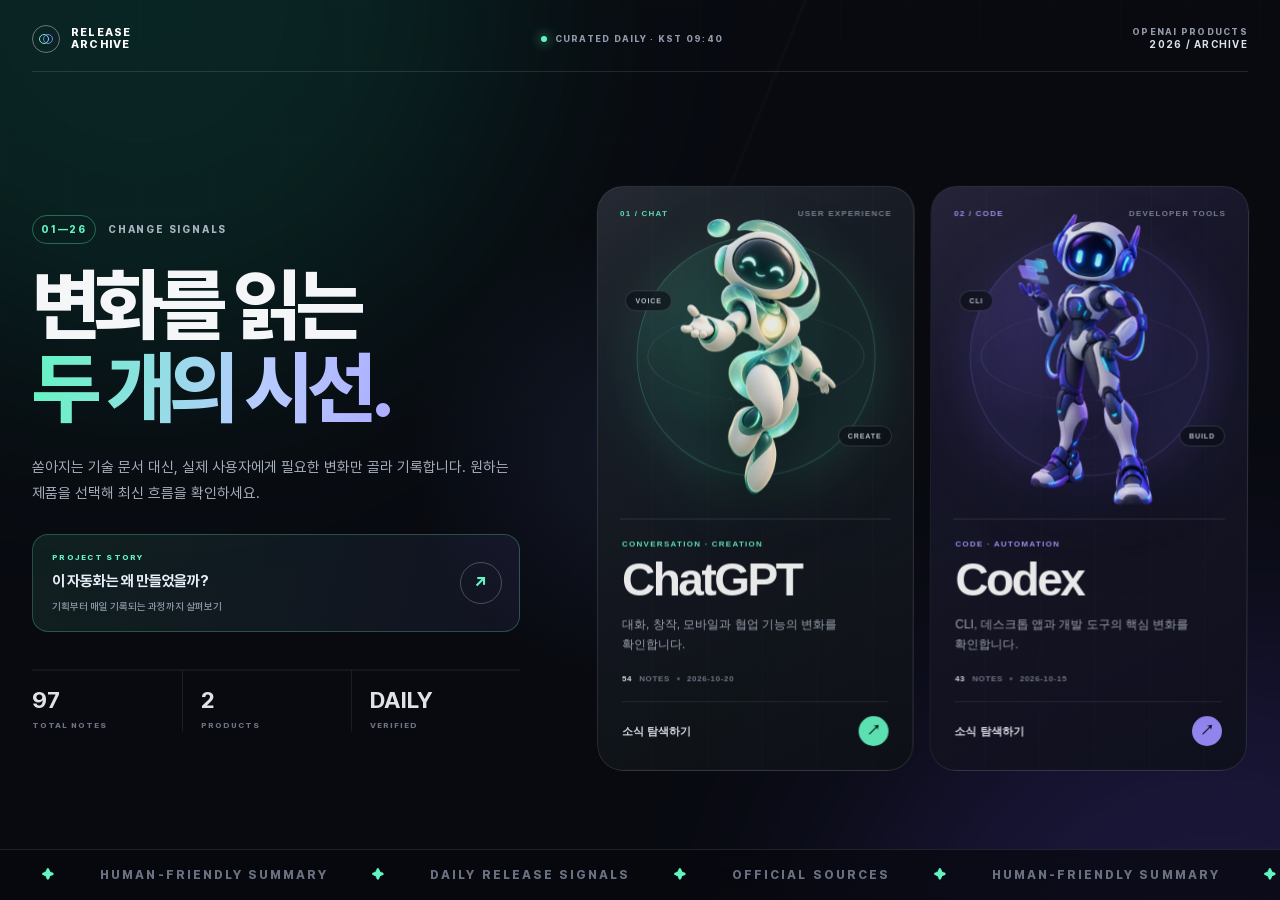
==== index.html @ 70708934 "Add October 20 locked chats update" ====
<!doctype html>
<html lang="ko">
  <head>
    <meta charset="utf-8" />
    <meta name="viewport" content="width=device-width, initial-scale=1" />
    <meta name="description" content="Codex와 ChatGPT의 최신 업데이트 소식" />
    <meta name="theme-color" content="#090b10" />
    <title>Codex · ChatGPT 업데이트 소식</title>
    <script>
      document.documentElement.dataset.theme = localStorage.getItem("updates-theme") || "dark";
    </script>
    <link rel="stylesheet" href="fonts.css?v=20260902" />
    <link rel="stylesheet" href="styles.css?v=20260902e" />
  </head>
  <body>
    <a class="skip-link" href="#update-feed" data-open-product="all">전체 업데이트 바로가기</a>
    <div class="scroll-progress" aria-hidden="true"><span></span></div>

    <div id="smooth-wrapper">
      <div id="smooth-content">
        <section class="product-landing release-portal" aria-labelledby="landing-title">
          <div class="portal-ambient" aria-hidden="true">
            <span class="portal-glow glow-mint"></span>
            <span class="portal-glow glow-violet"></span>
            <span class="portal-grid-lines"></span>
            <span class="portal-cursor-light"></span>
          </div>

          <header class="portal-nav">
            <a class="portal-brand" href="index.html" aria-label="업데이트 아카이브 첫 화면">
              <span class="brand-mark" aria-hidden="true"><i></i><i></i></span>
              <span>RELEASE<br />ARCHIVE</span>
            </a>
            <p class="portal-status"><i aria-hidden="true"></i> CURATED DAILY · KST 09:40</p>
            <p class="portal-edition">OPENAI PRODUCTS<br /><strong>2026 / ARCHIVE</strong></p>
          </header>

          <div class="portal-layout">
            <header class="portal-intro">
              <p class="portal-kicker"><span>01—26</span> CHANGE SIGNALS</p>
              <h1 id="landing-title"><span>변화를 읽는</span><strong>두 개의 시선.</strong></h1>
              <p class="portal-description">쏟아지는 기술 문서 대신, 실제 사용자에게 필요한 변화만 골라 기록합니다. 원하는 제품을 선택해 최신 흐름을 확인하세요.</p>
              <a class="portal-story-link" href="about.html">
                <span><small>PROJECT STORY</small><strong>이 자동화는 왜 만들었을까?</strong><em>기획부터 매일 기록되는 과정까지 살펴보기</em></span>
                <i aria-hidden="true">↗</i>
              </a>
              <div class="portal-summary" aria-label="업데이트 현황">
                <span><b data-total-updates>0</b><small>TOTAL NOTES</small></span>
                <span><b>2</b><small>PRODUCTS</small></span>
                <span><b>DAILY</b><small>VERIFIED</small></span>
              </div>
            </header>

            <div class="landing-split portal-deck" aria-label="제품 선택">
              <button type="button" class="landing-product portal-card chatgpt" data-open-product="chatgpt">
                <span class="card-light" aria-hidden="true"></span>
                <span class="card-topline"><span>01 / CHAT</span><span>USER EXPERIENCE</span></span>
                <span class="portal-visual" aria-hidden="true">
                  <span class="visual-orbit orbit-one"></span><span class="visual-orbit orbit-two"></span>
                  <span class="visual-disc"></span>
                  <img src="images/chatgpt-character.png" alt="" class="landing-character" />
                  <span class="visual-chip chip-one">VOICE</span><span class="visual-chip chip-two">CREATE</span>
                </span>
                <span class="landing-copy">
                  <span class="landing-label">CONVERSATION · CREATION</span>
                  <strong>ChatGPT</strong>
                  <span class="landing-description">대화, 창작, 모바일과 협업 기능의 변화를 확인합니다.</span>
                  <span class="landing-meta"><b data-landing-count="chatgpt">0</b> NOTES <i></i> <time data-landing-latest="chatgpt"></time></span>
                  <span class="landing-action">소식 탐색하기 <i aria-hidden="true">↗</i></span>
                </span>
              </button>

              <button type="button" class="landing-product portal-card codex" data-open-product="codex">
                <span class="card-light" aria-hidden="true"></span>
                <span class="card-topline"><span>02 / CODE</span><span>DEVELOPER TOOLS</span></span>
                <span class="portal-visual" aria-hidden="true">
                  <span class="visual-orbit orbit-one"></span><span class="visual-orbit orbit-two"></span>
                  <span class="visual-disc"></span>
                  <img src="images/codex-character.png" alt="" class="landing-character" />
                  <span class="visual-chip chip-one">CLI</span><span class="visual-chip chip-two">BUILD</span>
                </span>
                <span class="landing-copy">
                  <span class="landing-label">CODE · AUTOMATION</span>
                  <strong>Codex</strong>
                  <span class="landing-description">CLI, 데스크톱 앱과 개발 도구의 핵심 변화를 확인합니다.</span>
                  <span class="landing-meta"><b data-landing-count="codex">0</b> NOTES <i></i> <time data-landing-latest="codex"></time></span>
                  <span class="landing-action">소식 탐색하기 <i aria-hidden="true">↗</i></span>
                </span>
              </button>
            </div>
          </div>

          <div class="portal-ticker" aria-hidden="true">
            <div class="ticker-track">
              <div class="ticker-group"><span>OFFICIAL SOURCES</span><i>✦</i><span>HUMAN-FRIENDLY SUMMARY</span><i>✦</i><span>DAILY RELEASE SIGNALS</span><i>✦</i></div>
            </div>
          </div>
        </section>

    <main class="updates detail-page" hidden>
      <header class="page-header">
        <button type="button" class="landing-back" aria-label="제품 선택 화면으로 돌아가기">← <span>제품 선택</span></button>
        <button type="button" class="theme-toggle" aria-label="밝은 테마로 변경" aria-pressed="false">
          <span class="theme-toggle-track" aria-hidden="true"><span class="theme-toggle-thumb"></span></span>
          <span class="theme-toggle-text">LIGHT</span>
        </button>
        <p class="eyebrow">RELEASE NOTES</p>
        <h1 id="detail-title" tabindex="-1">업데이트 소식</h1>
        <p class="intro" id="detail-intro">새로운 기능과 중요한 변경 사항을 날짜별로 정리합니다.</p>
        <div class="update-status" aria-live="polite">
          <span><strong id="update-count">20</strong>개의 업데이트</span>
          <span>마지막 업데이트 <time id="latest-update" datetime="2026-08-27">2026-08-27</time></span>
        </div>
      </header>

      <div class="filter-bar" id="update-feed" tabindex="-1">
        <nav class="filters" aria-label="제품별 업데이트 필터">
          <span class="filter-indicator" aria-hidden="true"></span>
          <button type="button" class="filter-button is-active" data-filter="all" aria-pressed="true">전체</button>
          <button type="button" class="filter-button" data-filter="chatgpt" aria-pressed="false">ChatGPT</button>
          <button type="button" class="filter-button" data-filter="codex" aria-pressed="false">Codex</button>
        </nav>
        <div class="date-filters" aria-label="업데이트 기간 필터">
          <div class="custom-select" data-date-filter="year">
            <button type="button" class="custom-select-trigger" aria-haspopup="listbox" aria-expanded="false">
              <span class="custom-select-value">전체 연도</span><span class="chevron" aria-hidden="true"></span>
            </button>
            <ul class="custom-select-menu" role="listbox" aria-label="업데이트 연도" hidden></ul>
          </div>
          <div class="custom-select" data-date-filter="month">
            <button type="button" class="custom-select-trigger" aria-haspopup="listbox" aria-expanded="false">
              <span class="custom-select-value">전체 월</span><span class="chevron" aria-hidden="true"></span>
            </button>
            <ul class="custom-select-menu" role="listbox" aria-label="업데이트 월" hidden></ul>
          </div>
        </div>
        <button type="button" class="filter-reset" hidden>필터 초기화</button>
      </div>

      <section class="update-list" aria-label="날짜별 업데이트">
        <article class="update" data-product="chatgpt">
          <header class="update-header"><time datetime="2026-10-20">2026-10-20</time><div class="badges"><span class="priority feature">새 기능</span><span class="tag chatgpt">ChatGPT</span></div></header>
          <div class="update-body"><h2>ChatGPT 잠긴 채팅: 대화를 PIN으로 따로 보관</h2><dl class="details">
            <div><dt>발표일</dt><dd>2026-10-20</dd></div><div><dt>주요 변경</dt><dd>선택한 대화를 일반 대화 기록, 고정 목록, 검색에서 숨기고 4자리 계정 PIN이나 지원 기기의 인증으로 열 수 있습니다. 대화의 더보기 메뉴에서 ‘채팅 잠그기’를 선택하며 웹·iOS·Android·새 데스크톱 앱에 순차 제공됩니다.</dd></div>
            <div><dt>사용자 영향</dt><dd>화면을 공유하거나 기기를 함께 사용할 때 민감한 대화를 평소 목록에서 가릴 수 있습니다. 다만 별도 암호화 저장소가 아니며 기존 보관 기간·모델 개선 설정은 바뀌지 않습니다. PIN을 잊어 재설정하면 잠긴 대화와 그 안에만 보관된 파일 등이 영구 삭제되므로 주의해야 합니다.</dd></div>
          </dl><p class="sources"><span>공식 출처</span><a href="https://help.openai.com/en/articles/6825453-chatgpt-release-notes" target="_blank" rel="noopener noreferrer">ChatGPT 릴리스 노트</a><a href="https://help.openai.com/en/articles/20001411-using-locked-chats-in-chatgpt" target="_blank" rel="noopener noreferrer">잠긴 채팅 안내</a></p><section class="user-summary" aria-label="사용자를 위한 변경 요약"><strong>한눈에 보기</strong><p>필요한 대화를 일반 목록에서 숨기고 PIN으로 열 수 있지만, PIN 재설정 시 잠긴 대화는 복구할 수 없습니다.</p></section></div>
        </article>

        <article class="update" data-product="chatgpt">
          <header class="update-header"><time datetime="2026-10-16">2026-10-16</time><div class="badges"><span class="priority feature">새 기능</span><span class="tag chatgpt">ChatGPT</span></div></header>
          <div class="update-body"><h2>ChatGPT Slides: 공동 편집할 수 있는 발표 자료 제작</h2><dl class="details">
            <div><dt>발표일</dt><dd>2026-10-16</dd></div><div><dt>주요 변경</dt><dd>대화, 파일, 개요나 예시 자료를 바탕으로 발표 자료를 만들고 Space에서 텍스트·이미지·도형·차트를 직접 또는 ChatGPT에게 요청해 수정할 수 있습니다. 팀원을 초대해 실시간 편집과 댓글도 사용할 수 있습니다.</dd></div>
            <div><dt>제공 대상</dt><dd>Space를 사용할 수 있는 적격 Pro·Business·Enterprise 계정에 웹과 데스크톱 앱에서 순차 제공됩니다. 웹에서는 PowerPoint·PDF·Google Slides로 내보낼 수 있습니다.</dd></div>
            <div><dt>사용자 영향</dt><dd>초안 작성부터 공동 수정과 발표·내보내기까지 ChatGPT에서 이어서 작업할 수 있습니다.</dd></div>
          </dl><p class="sources"><span>공식 출처</span><a href="https://help.openai.com/en/articles/6825453-chatgpt-release-notes" target="_blank" rel="noopener noreferrer">ChatGPT 릴리스 노트</a></p><section class="user-summary" aria-label="사용자를 위한 변경 요약"><strong>한눈에 보기</strong><p>ChatGPT에서 슬라이드를 만들고 팀과 함께 수정·발표할 수 있습니다.</p></section></div>
        </article>

        <article class="update" data-product="chatgpt">
          <header class="update-header"><time datetime="2026-10-16">2026-10-16</time><div class="badges"><span class="priority improvement">모델 개선</span><span class="tag chatgpt">ChatGPT</span></div></header>
          <div class="update-body"><h2>ChatGPT의 GPT-6 Pro, 속도·도구 활용 개선</h2><dl class="details">
            <div><dt>발표일</dt><dd>2026-10-16</dd></div><div><dt>주요 변경</dt><dd>Chat 탭의 GPT-6 Pro가 더 빠르게 답하고 플러그인·도구를 더 잘 활용하도록 개선됐습니다. 작업의 여러 부분을 병렬로 맡는 에이전트의 진행 상황도 대화에서 확인할 수 있습니다.</dd></div>
            <div><dt>사용자 영향</dt><dd>적격 Pro 사용자는 복합 작업의 결과를 더 빨리 받고 각 에이전트의 작업을 따라갈 수 있습니다. 조직 계정의 제공 여부는 설정과 순차 배포 대상에 따라 다릅니다.</dd></div>
          </dl><p class="sources"><span>공식 출처</span><a href="https://help.openai.com/en/articles/6825453-chatgpt-release-notes" target="_blank" rel="noopener noreferrer">ChatGPT 릴리스 노트</a></p><section class="user-summary" aria-label="사용자를 위한 변경 요약"><strong>한눈에 보기</strong><p>GPT-6 Pro의 응답과 도구 활용이 개선되고 여러 에이전트의 진행 상황을 볼 수 있습니다.</p></section></div>
        </article>

        <article class="update" data-product="chatgpt">
          <header class="update-header"><time datetime="2026-10-15">2026-10-15</time><div class="badges"><span class="priority feature">음성 업데이트</span><span class="tag chatgpt">ChatGPT</span></div></header>
          <div class="update-body"><h2>ChatGPT Voice에 GPT-Live-1.1과 새 목소리 추가</h2><dl class="details">
            <div><dt>발표일</dt><dd>2026-10-15</dd></div><div><dt>주요 변경</dt><dd>GPT-Live-1.1과 경량형 GPT-Live-1.1 Quip이 순차 도입됩니다. 여러 언어의 억양이 자연스러워지고 검색 중임을 알리는 짧은 안내 표현도 늘어납니다. 한국어를 포함한 새 목소리 선택지도 추가됩니다.</dd></div>
            <div><dt>사용자 영향</dt><dd>음성 대화를 더 자연스럽게 들을 수 있습니다. 표시되는 목소리는 지역과 계정에 따라 다르며 설정의 Voice 메뉴에서 선택할 수 있습니다.</dd></div>
          </dl><p class="sources"><span>공식 출처</span><a href="https://help.openai.com/en/articles/6825453-chatgpt-release-notes" target="_blank" rel="noopener noreferrer">ChatGPT 릴리스 노트</a><a href="https://help.openai.com/en/articles/20001274-chatgpt-voice" target="_blank" rel="noopener noreferrer">Voice 안내</a></p><section class="user-summary" aria-label="사용자를 위한 변경 요약"><strong>한눈에 보기</strong><p>음성 모델과 목소리 선택지가 확대되며 한국어 새 목소리도 포함됩니다.</p></section></div>
        </article>

        <article class="update" data-product="chatgpt">
          <header class="update-header"><time datetime="2026-10-15">2026-10-15</time><div class="badges"><span class="priority feature">지원 프로그램</span><span class="tag chatgpt">ChatGPT</span></div></header>
          <div class="update-body"><h2>미국 대학 연구실 대상 Rosalind Academic Plan 신청 시작</h2><dl class="details">
            <div><dt>발표일</dt><dd>2026-10-15</dd></div><div><dt>주요 변경</dt><dd>적격 미국 대학의 생명과학 연구실이 Rosalind Academic Plan을 신청할 수 있습니다. 승인된 연구실에는 최대 12개월 동안 ChatGPT Business Standard 좌석 최대 30개가 무상 제공될 수 있으며, GPT-Rosalind 접근은 별도 신뢰 접근 승인 대상입니다.</dd></div>
            <div><dt>사용자 영향</dt><dd>대상 연구실 책임자는 신청을 검토할 수 있습니다. 신청만으로 즉시 이용이 시작되지는 않으며 기존 Enterprise 계약 적용 연구실은 대학의 별도 절차를 따라야 합니다.</dd></div>
          </dl><p class="sources"><span>공식 출처</span><a href="https://help.openai.com/en/articles/6825453-chatgpt-release-notes" target="_blank" rel="noopener noreferrer">ChatGPT 릴리스 노트</a><a href="https://help.openai.com/en/articles/20001602-rosalind-academic-plan" target="_blank" rel="noopener noreferrer">Rosalind 요금제 안내</a></p><section class="user-summary" aria-label="사용자를 위한 변경 요약"><strong>한눈에 보기</strong><p>적격 미국 대학 생명과학 연구실이 한시적 무상 좌석 지원을 신청할 수 있습니다.</p></section></div>
        </article>

        <article class="update" data-product="chatgpt">
          <header class="update-header"><time datetime="2026-10-15">2026-10-15</time><div class="badges"><span class="priority improvement">이용 한도</span><span class="tag chatgpt">ChatGPT</span></div></header>
          <div class="update-body"><h2>Plus·Pro의 ChatGPT Sites 생성 개수 고정 한도 해제</h2><dl class="details">
            <div><dt>발표일</dt><dd>2026-10-15</dd></div><div><dt>주요 변경</dt><dd>Plus·Pro 계정에서 만들 수 있는 Site의 고정 개수 한도가 없어졌습니다. 다만 이용량과 저장 용량 한도는 계속 적용됩니다.</dd></div>
            <div><dt>사용자 영향</dt><dd>Site를 여러 개 만들 때 고정 개수에 막히지는 않지만, 게시·편집 전에 남은 이용량과 저장 공간을 확인해야 합니다.</dd></div>
          </dl><p class="sources"><span>공식 출처</span><a href="https://help.openai.com/en/articles/6825453-chatgpt-release-notes" target="_blank" rel="noopener noreferrer">ChatGPT 릴리스 노트</a><a href="https://help.openai.com/en/articles/20001339-creating-and-using-chatgpt-sites" target="_blank" rel="noopener noreferrer">Sites 이용 안내</a></p><section class="user-summary" aria-label="사용자를 위한 변경 요약"><strong>한눈에 보기</strong><p>Plus·Pro는 Site 생성 개수의 고정 한도 없이 만들 수 있지만 이용량·저장 한도는 남아 있습니다.</p></section></div>
        </article>

        <article class="update" data-product="codex">
          <header class="update-header"><time datetime="2026-10-15">2026-10-15</time><div class="badges"><span class="priority feature">CLI 업데이트</span><span class="tag codex">Codex</span></div></header>
          <div class="update-body"><h2>Codex CLI 0.163.0: 설정 검색과 응답 중 방향 전환</h2><dl class="details">
            <div><dt>발표일</dt><dd>2026-10-15</dd></div><div><dt>버전</dt><dd><code>npm install -g @openai/codex@0.163.0</code></dd></div>
            <div><dt>주요 변경</dt><dd><code>/config</code>에서 설정을 검색·변경하고, Codex가 답하는 중에도 후속 메시지를 보내 작업 방향을 조정할 수 있습니다. <code>/keymap</code>의 단축키 설정과 <code>/daemon</code>의 백그라운드 서버 재시작도 추가됐습니다.</dd></div>
            <div><dt>안정성</dt><dd>저장한 작업을 재개할 때 권한과 네트워크 승인을 복원하고 Windows 붙여넣기, 명령 출력, 네트워크 프록시 검사를 개선했습니다.</dd></div>
            <div><dt>사용자 영향</dt><dd>설정을 찾고 진행 중인 작업을 수정하기 쉬워지며, 재개·복사·붙여넣기 오류가 줄어듭니다.</dd></div>
          </dl><p class="sources"><span>공식 출처</span><a href="https://learn.chatgpt.com/docs/changelog" target="_blank" rel="noopener noreferrer">Codex 공식 changelog</a><a href="https://github.com/openai/codex/releases/tag/rust-v0.163.0" target="_blank" rel="noopener noreferrer">GitHub Release 0.163.0</a></p><section class="user-summary" aria-label="사용자를 위한 변경 요약"><strong>한눈에 보기</strong><p>CLI 설정 변경과 응답 중 방향 전환이 편해지고 작업 재개 안정성이 좋아졌습니다.</p></section></div>
        </article>

        <article class="update" data-product="codex">
          <header class="update-header"><time datetime="2026-10-14">2026-10-14</time><div class="badges"><span class="priority important">모델 지원 종료</span><span class="tag codex">Codex</span></div></header>
          <div class="update-body"><h2>ChatGPT 로그인 Codex에서 GPT-5.5 지원 종료</h2><dl class="details">
            <div><dt>발표일</dt><dd>2026-10-14</dd></div><div><dt>주요 변경</dt><dd>미국 태평양시간 10월 14일 정오(UTC 19:00)부터 ChatGPT 계정으로 로그인한 Codex에서 GPT-5.5가 지원 종료됐습니다. OpenAI API와 API 키로 인증한 Codex 세션은 이번 변경 대상이 아닙니다.</dd></div>
            <div><dt>사용자 영향</dt><dd>GPT-5.5를 지정한 기본 설정, 저장된 모델 선택, 관리형 설정, 사용자 지정 에이전트, 예약 작업 및 스크립트를 확인해야 합니다. 이용 가능하다면 GPT-6.1 Sol로 바꿀 수 있습니다.</dd></div>
          </dl><p class="sources"><span>공식 출처</span><a href="https://learn.chatgpt.com/docs/changelog" target="_blank" rel="noopener noreferrer">Codex 공식 changelog</a><a href="https://learn.chatgpt.com/docs/pricing" target="_blank" rel="noopener noreferrer">요금·사용량 안내</a><a href="https://learn.chatgpt.com/docs/models" target="_blank" rel="noopener noreferrer">모델 안내</a></p><section class="user-summary" aria-label="사용자를 위한 변경 요약"><strong>한눈에 보기</strong><p>ChatGPT 로그인으로 Codex에서 GPT-5.5를 쓰던 설정은 다른 지원 모델로 바꿔야 합니다.</p></section></div>
        </article>

        <article class="update" data-product="codex">
          <header class="update-header"><time datetime="2026-10-09">2026-10-09</time><div class="badges"><span class="priority improvement">패치 릴리스</span><span class="tag codex">Codex</span></div></header>
          <div class="update-body"><h2>Codex CLI 0.162.1: 질문 화면 충돌과 시작 오류 수정</h2><dl class="details">
            <div><dt>발표일</dt><dd>2026-10-09</dd></div><div><dt>버전</dt><dd><code>npm install -g @openai/codex@0.162.1</code></dd></div>
            <div><dt>주요 변경</dt><dd>여러 줄로 된 비동기 질문에서 터미널 화면이 종료되던 오류를 고치고, 줄바꿈과 링크 주소가 온전하게 보이도록 했습니다. 실행 중인 백그라운드 서버와 CLI 기본 기능 설정이 달라도 시작을 막지 않도록 호환성 검사를 조정했습니다.</dd></div>
            <div><dt>사용자 영향</dt><dd>CLI에서 질문을 받거나 기존 백그라운드 서버에 연결할 때 작업이 끊기는 일이 줄어듭니다.</dd></div>
          </dl><p class="sources"><span>공식 출처</span><a href="https://github.com/openai/codex/releases/tag/rust-v0.162.1" target="_blank" rel="noopener noreferrer">GitHub Release 0.162.1</a></p><section class="user-summary" aria-label="사용자를 위한 변경 요약"><strong>한눈에 보기</strong><p>여러 줄 질문과 백그라운드 서버 연결에서 생기던 CLI 오류를 수정했습니다.</p></section></div>
        </article>

        <article class="update" data-product="codex">
          <header class="update-header"><time datetime="2026-10-09">2026-10-09</time><div class="badges"><span class="priority feature">베타 기능</span><span class="tag codex">Codex</span></div></header>
          <div class="update-body"><h2>Codex 입력창에 다음 메시지 제안 베타 도입</h2><dl class="details">
            <div><dt>발표일</dt><dd>2026-10-09</dd></div><div><dt>주요 변경</dt><dd>Codex가 현재 대화에 맞는 다음 메시지를 입력창에 제안할 수 있습니다. Tab으로 받아들인 뒤 검토하거나 수정해 보낼 수 있으며, 수락만으로 자동 전송되지는 않습니다.</dd></div>
            <div><dt>제공 대상</dt><dd>최신 Codex 데스크톱 앱의 개인 Pro 사용자(만 18세 이상)에게 베타로 제공됩니다. GPT-6 Astra 또는 GPT-6.1 Sol을 사용하는 로컬·SSH 작업에서 지원합니다.</dd></div>
            <div><dt>사용자 영향</dt><dd>반복해서 후속 요청을 입력하는 시간을 줄일 수 있습니다. 제안 생성은 베타 기간 이용량·크레딧을 쓰지 않지만 실제로 보낸 메시지는 일반 이용량에 포함됩니다. 설정에서 제안을 끌 수 있습니다.</dd></div>
          </dl><p class="sources"><span>공식 출처</span><a href="https://help.openai.com/en/articles/6825453-chatgpt-release-notes" target="_blank" rel="noopener noreferrer">ChatGPT 릴리스 노트</a><a href="https://help.openai.com/en/articles/20001601-composer-predictions-in-codex" target="_blank" rel="noopener noreferrer">기능 안내</a></p><section class="user-summary" aria-label="사용자를 위한 변경 요약"><strong>한눈에 보기</strong><p>Codex가 다음 질문을 제안하지만, 검토하고 직접 보내기 전에는 전송되지 않습니다.</p></section></div>
        </article>

        <article class="update" data-product="codex">
          <header class="update-header"><time datetime="2026-10-08">2026-10-08</time><div class="badges"><span class="priority feature">기능 업데이트</span><span class="tag codex">Codex</span></div></header>
          <div class="update-body"><h2>Codex CLI 0.162.0: 작업 고정과 대화 복사 기능 추가</h2><dl class="details">
            <div><dt>발표일</dt><dd>2026-10-08</dd></div><div><dt>버전</dt><dd><code>npm install -g @openai/codex@0.162.0</code></dd></div>
            <div><dt>주요 변경</dt><dd>지원되는 환경에서 작업을 고정하고, <code>/copy</code>로 대화 내용을 탐색·복사할 수 있습니다. 관리형 Git 작업트리를 만들고 나열하는 도구도 기능이 켜진 신뢰할 수 있는 로컬 프로젝트에 추가됐습니다.</dd></div>
            <div><dt>안정성</dt><dd>Windows 파일 접근과 Linux 샌드박스 시작, 서버 재시도 동작 등을 개선했습니다.</dd></div>
            <div><dt>사용자 영향</dt><dd>자주 보는 작업을 찾고 대화 내용을 옮기기 쉬워졌으며 일부 운영체제의 실행 오류가 줄어듭니다. 기능별 제공 여부는 설정과 환경에 따라 다릅니다.</dd></div>
          </dl><p class="sources"><span>공식 출처</span><a href="https://github.com/openai/codex/releases/tag/rust-v0.162.0" target="_blank" rel="noopener noreferrer">GitHub Release 0.162.0</a></p><section class="user-summary" aria-label="사용자를 위한 변경 요약"><strong>한눈에 보기</strong><p>CLI에서 작업 고정·대화 복사가 편해지고 플랫폼별 오류가 개선됐습니다.</p></section></div>
        </article>

        <article class="update" data-product="codex">
          <header class="update-header"><time datetime="2026-10-08">2026-10-08</time><div class="badges"><span class="priority feature">모델 이용</span><span class="tag codex">Codex</span></div></header>
          <div class="update-body"><h2>GPT-6.1 Sol Ultrafast, Codex·ChatGPT Work에 추가</h2><dl class="details">
            <div><dt>발표일</dt><dd>2026-10-08</dd></div><div><dt>주요 변경</dt><dd>GPT-6.1 Sol을 더 빠르게 출력하는 Ultrafast 모드가 Codex와 ChatGPT Work에 추가됐습니다. Pro 500과 적격 Enterprise·Edu 요금제에서 제공되며 Enterprise는 관리자가 켜야 합니다.</dd></div>
            <div><dt>사용자 영향</dt><dd>해당 요금제 사용자는 긴 작업에서 더 빠른 응답을 선택할 수 있습니다. 사용 전 계정의 이용량과 크레딧 차감 조건을 확인해야 합니다.</dd></div>
          </dl><p class="sources"><span>공식 출처</span><a href="https://learn.chatgpt.com/docs/changelog" target="_blank" rel="noopener noreferrer">Codex 공식 changelog</a><a href="https://learn.chatgpt.com/docs/whats-new" target="_blank" rel="noopener noreferrer">OpenAI What's new</a><a href="https://learn.chatgpt.com/docs/pricing" target="_blank" rel="noopener noreferrer">요금·사용량 안내</a></p><section class="user-summary" aria-label="사용자를 위한 변경 요약"><strong>한눈에 보기</strong><p>Pro 500 등 적격 계정에서 GPT-6.1 Sol의 빠른 출력 모드를 선택할 수 있습니다.</p></section></div>
        </article>

        <article class="update" data-product="chatgpt">
          <header class="update-header"><time datetime="2026-10-07">2026-10-07</time><div class="badges"><span class="priority feature">모델 업데이트</span><span class="tag chatgpt">ChatGPT</span></div></header>
          <div class="update-body"><h2>ChatGPT에 GPT-6와 Intelligent UI 도입</h2><dl class="details">
            <div><dt>발표일</dt><dd>2026-10-07</dd></div><div><dt>주요 변경</dt><dd>답변에 글뿐 아니라 비교 화면, 도표, 계산기나 게임 같은 대화형 요소를 질문에 맞게 구성할 수 있습니다. 도구를 계속 사용하는 중에도 먼저 답변을 보여주고 추가 결과를 이어서 제공할 수 있습니다.</dd></div>
            <div><dt>제공 대상</dt><dd>Plus·Pro·Business·Enterprise에 먼저 순차 제공되고 Free·Go에는 다음 날부터 확대됩니다. 일반 Chat에서는 유료 계정에 GPT-6 Sol, Free·Go에 GPT-6 Luna가 사용됩니다. Pro의 Astra 추론 옵션과 Work·Codex 모델은 이번 변경 대상이 아닙니다.</dd></div>
            <div><dt>사용자 영향</dt><dd>질문에 따라 읽기 쉬운 시각 자료나 직접 조작할 수 있는 도구를 받을 수 있습니다. 실제 제공 시점은 요금제와 조직 설정에 따라 다릅니다.</dd></div>
          </dl><p class="sources"><span>공식 출처</span><a href="https://help.openai.com/en/articles/6825453-chatgpt-release-notes" target="_blank" rel="noopener noreferrer">ChatGPT 릴리스 노트</a><a href="https://openai.com/index/gpt-6-for-everyone/" target="_blank" rel="noopener noreferrer">OpenAI 발표</a></p><section class="user-summary" aria-label="사용자를 위한 변경 요약"><strong>한눈에 보기</strong><p>ChatGPT가 질문에 맞춰 글·시각 자료·대화형 도구를 함께 보여줄 수 있습니다.</p></section></div>
        </article>

        <article class="update" data-product="codex">
          <header class="update-header"><time datetime="2026-10-07">2026-10-07</time><div class="badges"><span class="priority feature">모바일 업데이트</span><span class="tag codex">Codex</span></div></header>
          <div class="update-body"><h2>iOS 앱에서 Codex 작업 링크 바로 열기</h2><dl class="details">
            <div><dt>발표일</dt><dd>2026-10-07</dd></div><div><dt>버전</dt><dd>ChatGPT for iOS 1.2026.272</dd></div>
            <div><dt>주요 변경</dt><dd>iPhone에서 Codex 작업 링크를 바로 열 수 있고, 응답 안에 Page 미리보기가 표시됩니다. 승인 선택 화면과 플러그인 메뉴를 정리하고 긴 대화의 표시·스트리밍 및 작업트리 동기화 오류를 개선했습니다.</dd></div>
            <div><dt>사용자 영향</dt><dd>휴대전화에서 Codex 작업으로 이동하거나 진행 중인 내용을 확인하기 쉬워집니다.</dd></div>
          </dl><p class="sources"><span>공식 출처</span><a href="https://learn.chatgpt.com/docs/changelog" target="_blank" rel="noopener noreferrer">ChatGPT·Codex changelog</a></p><section class="user-summary" aria-label="사용자를 위한 변경 요약"><strong>한눈에 보기</strong><p>iOS에서 Codex 작업 링크를 곧바로 열고 긴 작업을 더 안정적으로 볼 수 있습니다.</p></section></div>
        </article>

        <article class="update" data-product="codex">
          <header class="update-header"><time datetime="2026-10-07">2026-10-07</time><div class="badges"><span class="priority feature">CLI 업데이트</span><span class="tag codex">Codex</span></div></header>
          <div class="update-body"><h2>Codex CLI 0.161.0: MCP 로그인과 음성 장치 선택</h2><dl class="details">
            <div><dt>발표일</dt><dd>2026-10-07</dd></div><div><dt>버전</dt><dd><code>npm install -g @openai/codex@0.161.0</code></dd></div>
            <div><dt>주요 변경</dt><dd>터미널 작업 중 <code>/mcp login &lt;name&gt;</code>으로 MCP 서버에 로그인할 수 있고, 음성 대화용 마이크·스피커를 선택해 저장할 수 있습니다. 번들 모델 목록의 기본 모델도 GPT-6.1 Sol로 바뀌었습니다.</dd></div>
            <div><dt>사용자 영향</dt><dd>연결 도구 인증과 음성 장치 설정이 간편해집니다. 기본 모델 변경은 해당 모델 목록을 사용하는 새 세션에 적용됩니다.</dd></div>
          </dl><p class="sources"><span>공식 출처</span><a href="https://github.com/openai/codex/releases/tag/rust-v0.161.0" target="_blank" rel="noopener noreferrer">GitHub Release 0.161.0</a></p><section class="user-summary" aria-label="사용자를 위한 변경 요약"><strong>한눈에 보기</strong><p>CLI 안에서 MCP에 로그인하고 음성 입출력 장치를 고를 수 있습니다.</p></section></div>
        </article>

        <article class="update" data-product="chatgpt">
          <header class="update-header"><time datetime="2026-10-06">2026-10-06</time><div class="badges"><span class="priority feature">파일 기능</span><span class="tag chatgpt">ChatGPT</span></div></header>
          <div class="update-body"><h2>ChatGPT에 오디오 파일 업로드 기능 추가</h2><dl class="details">
            <div><dt>발표일</dt><dd>2026-10-06</dd></div><div><dt>주요 변경</dt><dd>지원되는 녹음 파일을 대화에 첨부해 전사하거나 요약하고, 회의·인터뷰·강의 내용을 바탕으로 질문할 수 있습니다.</dd></div>
            <div><dt>사용자 영향</dt><dd>유료 ChatGPT 구독 및 워크스페이스에서 음성 기록을 메모나 후속 이메일 초안으로 정리할 수 있습니다. 지역·설정·앱 버전·모델에 따라 제공 여부가 다르고 전사에는 오류가 있을 수 있습니다.</dd></div>
          </dl><p class="sources"><span>공식 출처</span><a href="https://help.openai.com/en/articles/6825453-chatgpt-release-notes" target="_blank" rel="noopener noreferrer">ChatGPT 릴리스 노트</a><a href="https://help.openai.com/en/articles/8555545-uploading-files-and-audio-to-chatgpt" target="_blank" rel="noopener noreferrer">오디오 업로드 안내</a></p><section class="user-summary" aria-label="사용자를 위한 변경 요약"><strong>한눈에 보기</strong><p>녹음 파일을 올려 전사·요약하고 내용에 관해 질문할 수 있습니다.</p></section></div>
        </article>

        <article class="update" data-product="codex">
          <header class="update-header">
            <time datetime="2026-10-05">2026-10-05</time>
            <div class="badges"><span class="priority improvement">패치 릴리스</span><span class="tag codex">Codex</span></div>
          </header>
          <div class="update-body">
            <h2>Codex CLI 0.160.1: 원격 MCP 서버 실행 환경 오류 수정</h2>
            <dl class="details">
              <div><dt>발표일</dt><dd>2026-10-05</dd></div>
              <div><dt>버전</dt><dd><code>npm install -g @openai/codex@0.160.1</code></dd></div>
              <div><dt>주요 변경</dt><dd>원격 stdio MCP 서버를 시작할 때 별도로 환경 변수를 지정해도 Windows 실행기의 필수 환경 변수인 SYSTEMROOT, TEMP, TMP가 유지되도록 수정했습니다.</dd></div>
              <div><dt>사용자 영향</dt><dd>Windows 실행기를 거쳐 Unix 호스트의 원격 MCP 서버를 사용하는 환경에서 서버가 시작되지 않던 문제를 줄입니다. 일반적인 로컬 작업에는 영향이 없을 수 있습니다.</dd></div>
            </dl>
            <p class="sources"><span>공식 출처</span><a href="https://learn.chatgpt.com/docs/changelog" target="_blank" rel="noopener noreferrer">Codex 공식 changelog</a><a href="https://github.com/openai/codex/releases/tag/rust-v0.160.1" target="_blank" rel="noopener noreferrer">GitHub Release 0.160.1</a></p>
            <section class="user-summary" aria-label="사용자를 위한 변경 요약"><strong>한눈에 보기</strong><p>특정 원격 MCP 서버가 실행되지 않던 환경 변수 오류를 고쳤습니다.</p></section>
          </div>
        </article>

        <article class="update" data-product="chatgpt">
          <header class="update-header">
            <time datetime="2026-10-02">2026-10-02</time>
            <div class="badges"><span class="priority feature">이용 대상 확대</span><span class="tag chatgpt">ChatGPT</span></div>
          </header>
          <div class="update-body">
            <h2>ChatGPT 금융 기능, 미국 Free·Go 사용자에게 확대</h2>
            <dl class="details">
              <div><dt>발표일</dt><dd>2026-10-02</dd></div>
              <div><dt>주요 변경</dt><dd>ChatGPT의 Finances 기능을 미국의 Free·Go 사용자에게도 웹, iOS, Android에서 순차 제공하기 시작했습니다. 금융 계좌를 안전하게 연결해 지출, 절약 방법, 투자 현황에 관한 질문을 할 수 있습니다.</dd></div>
              <div><dt>사용자 영향</dt><dd>미국의 무료 및 Go 요금제 사용자도 자신의 금융 정보를 바탕으로 답변을 받을 수 있습니다. 한국 등 다른 지역 제공 여부는 이번 발표에 포함되지 않았습니다.</dd></div>
            </dl>
            <p class="sources"><span>공식 출처</span><a href="https://help.openai.com/en/articles/6825453-chatgpt-release-notes" target="_blank" rel="noopener noreferrer">ChatGPT 릴리스 노트</a><a href="https://help.openai.com/en/articles/20001222-finances-in-chatgpt" target="_blank" rel="noopener noreferrer">Finances 안내</a></p>
            <section class="user-summary" aria-label="사용자를 위한 변경 요약"><strong>한눈에 보기</strong><p>미국 Free·Go 사용자도 연결한 금융 정보를 바탕으로 지출과 투자 내역을 살펴볼 수 있습니다.</p></section>
          </div>
        </article>

        <article class="update" data-product="chatgpt">
          <header class="update-header">
            <time datetime="2026-10-01">2026-10-01</time>
            <div class="badges"><span class="priority feature">쇼핑 기능</span><span class="tag chatgpt">ChatGPT</span></div>
          </header>
          <div class="update-body">
            <h2>ChatGPT 쇼핑에 가상 착용·즐겨찾기 추가</h2>
            <dl class="details">
              <div><dt>발표일</dt><dd>2026-10-01</dd></div>
              <div><dt>가상 착용</dt><dd>의류와 액세서리 상품에 표시되는 Try on 버튼을 눌러 셀카를 촬영하거나 업로드하면 ChatGPT Images가 착용 모습을 생성합니다. 참고 사진은 다음 착용에도 사용할 수 있도록 저장되며 설정 → 개인화 → 참고 사진에서 변경하거나 삭제할 수 있습니다.</dd></div>
              <div><dt>상품 정리</dt><dd>마음에 드는 상품을 즐겨찾기에 저장하거나 폴더로 정리할 수 있습니다.</dd></div>
              <div><dt>사용자 영향</dt><dd>웹과 모바일에서 옷·액세서리를 구매하기 전에 착용 모습을 살펴보고 관심 상품을 모아둘 수 있습니다.</dd></div>
            </dl>
            <p class="sources"><span>공식 출처</span><a href="https://help.openai.com/en/articles/6825453-chatgpt-release-notes" target="_blank" rel="noopener noreferrer">ChatGPT 릴리스 노트</a></p>
            <section class="user-summary" aria-label="사용자를 위한 변경 요약"><strong>한눈에 보기</strong><p>셀카로 옷·액세서리를 가상 착용해 보고 마음에 드는 상품을 저장할 수 있습니다.</p></section>
          </div>
        </article>

        <article class="update" data-product="chatgpt">
          <header class="update-header">
            <time datetime="2026-10-01">2026-10-01</time>
            <div class="badges"><span class="priority feature">모바일 기능</span><span class="tag chatgpt">ChatGPT</span></div>
          </header>
          <div class="update-body">
            <h2>ChatGPT 카메라로 여러 쪽을 한 번에 스캔</h2>
            <dl class="details">
              <div><dt>발표일</dt><dd>2026-10-01</dd></div>
              <div><dt>주요 변경</dt><dd>휴대전화 카메라에서 연속으로 촬영한 메모와 문서 여러 쪽을 하나의 PDF로 자동 결합해 대화에 첨부할 수 있습니다. 카메라의 점 세 개 메뉴에서 Scan을 선택합니다.</dd></div>
              <div><dt>사용자 영향</dt><dd>종이 문서 여러 장을 따로 촬영하고 합치는 수고가 줄어듭니다. iOS에서 순차 제공됩니다.</dd></div>
            </dl>
            <p class="sources"><span>공식 출처</span><a href="https://help.openai.com/en/articles/6825453-chatgpt-release-notes" target="_blank" rel="noopener noreferrer">ChatGPT 릴리스 노트</a></p>
            <section class="user-summary" aria-label="사용자를 위한 변경 요약"><strong>한눈에 보기</strong><p>iPhone에서 문서 여러 쪽을 연속 촬영해 하나의 PDF로 대화에 올릴 수 있습니다.</p></section>
          </div>
        </article>

        <article class="update" data-product="codex">
          <header class="update-header">
            <time datetime="2026-10-01">2026-10-01</time>
            <div class="badges"><span class="priority feature">기능 업데이트</span><span class="tag codex">Codex</span></div>
          </header>
          <div class="update-body">
            <h2>Codex CLI 0.160.0: 이전 작업 탐색과 실행 안정성 개선</h2>
            <dl class="details">
              <div><dt>발표일</dt><dd>2026-10-01</dd></div>
              <div><dt>버전</dt><dd><code>npm install -g @openai/codex@0.160.0</code></dd></div>
              <div><dt>주요 변경</dt><dd>에이전트 명령 센터에서 이전 작업을 더 볼 수 있고, 정책이 허용하면 프로젝트 밖에서도 작업 공간 기본 설정으로 세션을 시작할 수 있습니다. 재개할 때 저장된 권한을 복원합니다. 지원되는 Linux X11 터미널에서는 전체 화면 대화의 텍스트를 선택해 가운데 클릭으로 붙여넣을 수 있습니다.</dd></div>
              <div><dt>안정성</dt><dd>연결이 끊긴 뒤 전송되지 않은 대기 메시지를 중복 없이 재개하고, Windows 샌드박스·백그라운드 콘솔 창, 세션 기록과 설정 유지, 데이터베이스 연결 오류를 개선했습니다.</dd></div>
              <div><dt>사용자 영향</dt><dd>오래된 작업을 찾고 세션을 다시 시작하기 쉬워지며, 연결 끊김이나 Windows 실행 환경에서 작업이 멈추는 문제가 줄어듭니다.</dd></div>
            </dl>
            <p class="sources"><span>공식 출처</span><a href="https://learn.chatgpt.com/docs/changelog" target="_blank" rel="noopener noreferrer">Codex 공식 changelog</a><a href="https://github.com/openai/codex/releases/tag/rust-v0.160.0" target="_blank" rel="noopener noreferrer">GitHub Release 0.160.0</a></p>
            <section class="user-summary" aria-label="사용자를 위한 변경 요약"><strong>한눈에 보기</strong><p>이전 작업 탐색과 세션 재개가 편해지고, 끊긴 연결·Windows 실행 관련 오류가 개선됐습니다.</p></section>
          </div>
        </article>

        <article class="update" data-product="codex">
          <header class="update-header">
            <time datetime="2026-09-30">2026-09-30</time>
            <div class="badges"><span class="priority improvement">패치 릴리스</span><span class="tag codex">Codex</span></div>
          </header>
          <div class="update-body">
            <h2>Codex CLI 0.159.3: 계정 보안 설정 알림</h2>
            <dl class="details">
              <div><dt>발표일</dt><dd>2026-09-30</dd></div>
              <div><dt>버전</dt><dd><code>npm install -g @openai/codex@0.159.3</code></dd></div>
              <div><dt>주요 변경</dt><dd>ChatGPT 계정으로 로그인한 적격 로컬 세션에서 계정 보안 설정을 완료하도록 안내하는 선택적 알림을 표시할 수 있습니다.</dd></div>
              <div><dt>사용자 영향</dt><dd>보안 설정을 마치지 않은 사용자가 필요한 설정을 확인하기 쉬워집니다. 적용 대상이 아니거나 이미 완료했다면 알림이 표시되지 않을 수 있습니다.</dd></div>
            </dl>
            <p class="sources"><span>공식 출처</span><a href="https://learn.chatgpt.com/docs/changelog" target="_blank" rel="noopener noreferrer">Codex 공식 changelog</a><a href="https://github.com/openai/codex/releases/tag/rust-v0.159.3" target="_blank" rel="noopener noreferrer">GitHub Release 0.159.3</a></p>
            <section class="user-summary" aria-label="사용자를 위한 변경 요약"><strong>한눈에 보기</strong><p>일부 로컬 Codex 세션에서 ChatGPT 계정 보안 설정을 마치도록 알림을 받을 수 있습니다.</p></section>
          </div>
        </article>

        <article class="update" data-product="chatgpt">
          <header class="update-header"><time datetime="2026-09-29">2026-09-29</time><div class="badges"><span class="priority important">요금·사용량</span><span class="tag chatgpt">ChatGPT</span></div></header>
          <div class="update-body"><h2>월 500달러 Pro 신설·Pro 200 이용량 변경</h2><dl class="details">
            <div><dt>발표일</dt><dd>2026-09-29</dd></div>
            <div><dt>주요 변경</dt><dd>월 500달러 Pro 500 요금제가 추가됐습니다. 세 Pro 요금제 중 포함 이용량이 가장 많고 ChatGPT Work·Codex에서 GPT-6 Astra의 Ultrafast 속도를 이용할 수 있습니다. Pro 200도 신규 구독을 다시 받습니다.</dd></div>
            <div><dt>사용량 정책</dt><dd>Pro 500은 포함 이용량을 먼저 쓰고 이후 구매한 크레딧을 사용합니다. Pro 100·200에서 크레딧을 구매해도 Ultrafast가 열리지는 않습니다. 기존 Pro 200의 포함 이용량도 변경되며, 해당 사용자에게는 이메일로 안내합니다. 기존 이용량 유지 대상은 2026-10-29까지 적용됩니다.</dd></div>
            <div><dt>사용자 영향</dt><dd>새 요금제나 갱신을 고르기 전에 이용량과 Ultrafast 제공 여부를 확인해야 합니다. Pro 200 구독자는 안내 이메일과 계정의 사용량을 살펴보는 것이 좋습니다.</dd></div>
          </dl><p class="sources"><span>공식 출처</span><a href="https://help.openai.com/en/articles/6825453-chatgpt-release-notes" target="_blank" rel="noopener noreferrer">ChatGPT 릴리스 노트</a><a href="https://help.openai.com/en/articles/9793128-about-chatgpt-pro-tiers" target="_blank" rel="noopener noreferrer">Pro 요금제 안내</a></p><section class="user-summary" aria-label="사용자를 위한 변경 요약"><strong>한눈에 보기</strong><p>Pro 500과 Astra Ultrafast가 나왔고, Pro 200의 신규 구독과 포함 이용량 정책이 바뀌었습니다.</p></section></div>
        </article>

        <article class="update" data-product="codex">
          <header class="update-header"><time datetime="2026-09-29">2026-09-29</time><div class="badges"><span class="priority feature">새 기능</span><span class="tag codex">Codex</span></div></header>
          <div class="update-body"><h2>Codex Cloud: 컴퓨터를 꺼도 이어지는 코딩 작업</h2><dl class="details">
            <div><dt>발표일</dt><dd>2026-09-29</dd></div>
            <div><dt>주요 변경</dt><dd>데스크톱·웹·모바일에서 코딩 작업을 시작하고 이어갈 수 있는 Codex Cloud가 발표됐습니다. 저장소와 도구·의존성을 갖춘 재사용 환경을 설정하며, 각 작업은 격리된 작업 공간에서 실행됩니다.</dd></div>
            <div><dt>사용자 영향</dt><dd>로컬 컴퓨터가 절전 상태여도 클라우드 작업을 계속할 수 있습니다. 이용 가능 여부와 사용량은 요금제에 따르며 관리형 작업 공간에서는 조직의 클라우드 접근 설정이 적용됩니다.</dd></div>
          </dl><p class="sources"><span>공식 출처</span><a href="https://help.openai.com/en/articles/6825453-chatgpt-release-notes" target="_blank" rel="noopener noreferrer">ChatGPT 릴리스 노트</a><a href="https://learn.chatgpt.com/docs/environments/cloud-environments" target="_blank" rel="noopener noreferrer">Codex Cloud 설정 안내</a></p><section class="user-summary" aria-label="사용자를 위한 변경 요약"><strong>한눈에 보기</strong><p>Codex 작업을 클라우드에서 실행하고 컴퓨터를 닫은 뒤에도 이어갈 수 있습니다.</p></section></div>
        </article>

        <article class="update" data-product="codex">
          <header class="update-header"><time datetime="2026-09-29">2026-09-29</time><div class="badges"><span class="priority feature">새 모델</span><span class="tag codex">Codex</span></div></header>
          <div class="update-body"><h2>GPT-6.1 Sol, ChatGPT Work와 Codex에 도입</h2><dl class="details">
            <div><dt>발표일</dt><dd>2026-09-29</dd></div>
            <div><dt>주요 변경</dt><dd>코딩·컴퓨터 조작·업무 작업을 개선한 GPT-6.1 Sol이 Pro 사용자부터 순차 제공됩니다. 이후 Plus·Business·Enterprise·Edu로 확대되며, 조직에서는 관리자가 모델 접근을 허용해야 할 수 있습니다.</dd></div>
            <div><dt>사용자 영향</dt><dd>모델 선택기에서 새 모델을 골라 긴 코딩·업무 작업에 사용할 수 있습니다. 계정 요금제와 작업 공간 설정에 따라 표시 시점이 다릅니다.</dd></div>
          </dl><p class="sources"><span>공식 출처</span><a href="https://help.openai.com/en/articles/6825453-chatgpt-release-notes" target="_blank" rel="noopener noreferrer">ChatGPT 릴리스 노트</a><a href="https://learn.chatgpt.com/docs/changelog" target="_blank" rel="noopener noreferrer">Codex 공식 changelog</a></p><section class="user-summary" aria-label="사용자를 위한 변경 요약"><strong>한눈에 보기</strong><p>GPT-6.1 Sol이 Codex와 Work에 순차 도입됩니다. 계정에 보이면 모델 선택기에서 사용할 수 있습니다.</p></section></div>
        </article>

        <article class="update" data-product="chatgpt">
          <header class="update-header"><time datetime="2026-09-29">2026-09-29</time><div class="badges"><span class="priority feature">새 기능</span><span class="tag chatgpt">ChatGPT</span></div></header>
          <div class="update-body"><h2>Dots: 대화 사이에도 계속 일하는 개인 에이전트</h2><dl class="details">
            <div><dt>발표일</dt><dd>2026-09-29</dd></div>
            <div><dt>주요 변경</dt><dd>목표와 연결 앱, 자율적으로 할 수 있는 일을 정해 지속적으로 작업하는 dot이 발표됐습니다. GPT-6 Astra와 전용 클라우드 컴퓨터를 사용하며 결과를 사용자에게 가져와 검토받습니다.</dd></div>
            <div><dt>제공 범위</dt><dd>지원 지역의 만 18세 이상 적격 Pro·Business Premium 사용자에게 순차 제공됩니다. Pro는 출시 시점에 유럽경제지역·스위스·영국을 제외하며 Enterprise는 기본 비활성 베타입니다. 첫 한 달은 적격 플랜의 포함 이용량에서 차감되지 않습니다.</dd></div>
            <div><dt>사용자 영향</dt><dd>대화를 닫아도 목표를 향한 작업을 계속 맡길 수 있습니다. 실제로 할 수 있는 작업과 이용량 조건은 계정·지역에 따라 확인해야 합니다.</dd></div>
          </dl><p class="sources"><span>공식 출처</span><a href="https://help.openai.com/en/articles/6825453-chatgpt-release-notes" target="_blank" rel="noopener noreferrer">ChatGPT 릴리스 노트</a></p><section class="user-summary" aria-label="사용자를 위한 변경 요약"><strong>한눈에 보기</strong><p>Dot에 목표를 맡기면 클라우드에서 계속 작업하고 결과를 검토할 수 있습니다. 현재는 제한적으로 제공됩니다.</p></section></div>
        </article>

        <article class="update" data-product="chatgpt">
          <header class="update-header"><time datetime="2026-09-29">2026-09-29</time><div class="badges"><span class="priority feature">협업 기능</span><span class="tag chatgpt">ChatGPT</span></div></header>
          <div class="update-body"><h2>Space와 Pages로 문서 작성·공동 편집</h2><dl class="details">
            <div><dt>발표일</dt><dd>2026-09-29</dd></div>
            <div><dt>주요 변경</dt><dd>Space에 Pages와 파일, 관련 작업을 모을 수 있습니다. 대화나 템플릿에서 Page를 만들고 직접 편집하거나 ChatGPT에 수정·차트·인터랙티브 콘텐츠 제작을 요청할 수 있습니다. 공유한 사람은 함께 편집하고 댓글을 남길 수 있습니다.</dd></div>
            <div><dt>제공 범위</dt><dd>적격 Pro·Business·Enterprise 계정의 데스크톱 앱과 웹에서 제공됩니다. 접근 가능한 계정에서 Space는 Library를 대체하지만 기존 Projects와는 별개입니다.</dd></div>
            <div><dt>사용자 영향</dt><dd>대화 결과를 공동 문서로 발전시키고 자료를 한 공간에 정리할 수 있습니다. Page를 공유해도 개인 대화나 메모리가 자동으로 공개되지는 않습니다.</dd></div>
          </dl><p class="sources"><span>공식 출처</span><a href="https://help.openai.com/en/articles/6825453-chatgpt-release-notes" target="_blank" rel="noopener noreferrer">ChatGPT 릴리스 노트</a></p><section class="user-summary" aria-label="사용자를 위한 변경 요약"><strong>한눈에 보기</strong><p>Space에서 자료를 모으고 Pages를 작성·공유하며 함께 편집할 수 있습니다.</p></section></div>
        </article>

        <article class="update" data-product="chatgpt">
          <header class="update-header"><time datetime="2026-09-29">2026-09-29</time><div class="badges"><span class="priority feature">사이트 제작</span><span class="tag chatgpt">ChatGPT</span></div></header>
          <div class="update-body"><h2>게시된 Sites 편집·클라우드 정기 실행</h2><dl class="details">
            <div><dt>발표일</dt><dd>2026-09-29</dd></div>
            <div><dt>주요 변경</dt><dd>Plus·Pro의 Site 소유자와 편집자는 데스크톱 브라우저에서 게시된 사이트의 Edit site를 선택해 ChatGPT에서 수정하고 다시 게시할 수 있습니다. 소유자는 Automations에서 반복 클라우드 일정을 만들 수 있습니다.</dd></div>
            <div><dt>사용자 영향</dt><dd>게시된 사이트를 다시 편집하고 정기 작업을 클라우드에서 실행할 수 있습니다. 기능은 Sites가 지원되는 환경에서 제공됩니다.</dd></div>
          </dl><p class="sources"><span>공식 출처</span><a href="https://help.openai.com/en/articles/6825453-chatgpt-release-notes" target="_blank" rel="noopener noreferrer">ChatGPT 릴리스 노트</a><a href="https://help.openai.com/en/articles/20001339-creating-and-using-chatgpt-sites" target="_blank" rel="noopener noreferrer">Sites 공식 안내</a></p><section class="user-summary" aria-label="사용자를 위한 변경 요약"><strong>한눈에 보기</strong><p>게시한 Site를 다시 편집하고 반복 작업을 클라우드 일정으로 설정할 수 있습니다.</p></section></div>
        </article>

        <article class="update" data-product="chatgpt">
          <header class="update-header"><time datetime="2026-09-29">2026-09-29</time><div class="badges"><span class="priority feature">새 기능</span><span class="tag chatgpt">ChatGPT</span></div></header>
          <div class="update-body"><h2>Meetings 플러그인: 회의 메모와 후속 작업 정리</h2><dl class="details">
            <div><dt>발표일</dt><dd>2026-09-29</dd></div>
            <div><dt>주요 변경</dt><dd>회의 내용을 바탕으로 개인화된 요약과 할 일을 만들고 ChatGPT Space에 저장합니다. 메모를 비공개로 두거나 팀과 공유한 뒤 프로젝트 계획 수정과 후속 문서 작성을 요청할 수 있습니다.</dd></div>
            <div><dt>사용자 영향</dt><dd>회의 후 정리 시간을 줄일 수 있습니다. 현재 macOS 데스크톱의 Pro·Business 베타이며 Enterprise는 추후 제공 예정입니다. 오디오는 메모가 준비되면 삭제되고 재생할 수 없습니다.</dd></div>
          </dl><p class="sources"><span>공식 출처</span><a href="https://help.openai.com/en/articles/6825453-chatgpt-release-notes" target="_blank" rel="noopener noreferrer">ChatGPT 릴리스 노트</a></p><section class="user-summary" aria-label="사용자를 위한 변경 요약"><strong>한눈에 보기</strong><p>Meetings 플러그인이 회의를 요약하고 할 일을 정리해 Space에 저장합니다.</p></section></div>
        </article>

        <article class="update" data-product="codex">
          <header class="update-header"><time datetime="2026-09-29">2026-09-29</time><div class="badges"><span class="priority feature">코드 검토</span><span class="tag codex">Codex</span></div></header>
          <div class="update-body"><h2>Codex에서 Pull Request 검토</h2><dl class="details">
            <div><dt>발표일</dt><dd>2026-09-29</dd></div>
            <div><dt>주요 변경</dt><dd>Code Review 플러그인으로 Pull Request의 요약과 코드 차이, 발견된 문제를 보고 Codex와 변경 사항을 논의할 수 있습니다.</dd></div>
            <div><dt>사용자 영향</dt><dd>팀에 의견을 남기기 전 특정 코드의 의미나 잠재 문제를 검토하고 수정 방향을 찾을 수 있습니다. 지원되는 데스크톱·웹 환경과 연결 계정·작업 공간 권한이 필요합니다.</dd></div>
          </dl><p class="sources"><span>공식 출처</span><a href="https://help.openai.com/en/articles/6825453-chatgpt-release-notes" target="_blank" rel="noopener noreferrer">ChatGPT 릴리스 노트</a></p><section class="user-summary" aria-label="사용자를 위한 변경 요약"><strong>한눈에 보기</strong><p>Codex에서 PR의 변경점과 검토 결과를 살펴보고 수정 방향을 물어볼 수 있습니다.</p></section></div>
        </article>

        <article class="update" data-product="codex">
          <header class="update-header"><time datetime="2026-09-29">2026-09-29</time><div class="badges"><span class="priority important">보안 기능</span><span class="tag codex">Codex</span></div></header>
          <div class="update-body"><h2>Codex Security Cloud, 저장소 보안 검사</h2><dl class="details">
            <div><dt>발표일</dt><dd>2026-09-29</dd></div>
            <div><dt>주요 변경</dt><dd>GitHub 저장소를 요청할 때나 일정에 따라 클라우드에서 검사하고 새 커밋도 계속 확인합니다. 발견 사항을 조사·중복 제거하고 검토할 수정안을 준비합니다.</dd></div>
            <div><dt>사용자 영향</dt><dd>노트북을 닫은 뒤에도 보안 검사가 이어집니다. 사용하려면 작업 공간 권한, 저장소 설정, 과금 구성이 필요하며 기존 고객은 유료 이용에 먼저 동의해야 합니다.</dd></div>
          </dl><p class="sources"><span>공식 출처</span><a href="https://help.openai.com/en/articles/6825453-chatgpt-release-notes" target="_blank" rel="noopener noreferrer">ChatGPT 릴리스 노트</a></p><section class="user-summary" aria-label="사용자를 위한 변경 요약"><strong>한눈에 보기</strong><p>클라우드에서 저장소를 계속 검사하고 검토할 보안 수정안을 준비할 수 있습니다.</p></section></div>
        </article>

        <article class="update" data-product="chatgpt">
          <header class="update-header"><time datetime="2026-09-29">2026-09-29</time><div class="badges"><span class="priority important">사용량 정책</span><span class="tag chatgpt">ChatGPT</span></div></header>
          <div class="update-body"><h2>외부 앱에서 ChatGPT 플랜 이용량 사용</h2><dl class="details">
            <div><dt>발표일</dt><dd>2026-09-29</dd></div>
            <div><dt>주요 변경</dt><dd>적격 Plus·Pro 사용자가 참여 앱에 ChatGPT 모델 이용량을 사용하도록 허용할 수 있는 제한적 미리보기가 시작됐습니다. API 키 없이 앱별 사용 한도를 설정할 수 있습니다.</dd></div>
            <div><dt>사용자 영향</dt><dd>참여 앱의 사용량은 기존 플랜 한도에서 차감되며 연결만으로 이용량이 늘어나지는 않습니다. 구매 크레딧 사용은 별도 동의가 필요하고 앱 자체 요금이 있을 수 있습니다.</dd></div>
          </dl><p class="sources"><span>공식 출처</span><a href="https://help.openai.com/en/articles/6825453-chatgpt-release-notes" target="_blank" rel="noopener noreferrer">ChatGPT 릴리스 노트</a></p><section class="user-summary" aria-label="사용자를 위한 변경 요약"><strong>한눈에 보기</strong><p>참여 앱에서 기존 ChatGPT 이용량을 쓸 수 있지만, 사용한 만큼 내 플랜 한도에서 차감됩니다.</p></section></div>
        </article>

        <article class="update" data-product="chatgpt">
          <header class="update-header"><time datetime="2026-09-29">2026-09-29</time><div class="badges"><span class="priority feature">자동화</span><span class="tag chatgpt">ChatGPT</span></div></header>
          <div class="update-body"><h2>연결 앱의 이벤트로 자동화 시작</h2><dl class="details">
            <div><dt>발표일</dt><dd>2026-09-29</dd></div>
            <div><dt>주요 변경</dt><dd>지원 플러그인이 제공하는 MCP 이벤트를 자동화의 시작 조건으로 사용할 수 있습니다. 사용자가 지켜볼 변경과 변경이 생겼을 때 할 일을 설명해 설정합니다.</dd></div>
            <div><dt>사용자 영향</dt><dd>연결한 앱에 새 정보가 생겼을 때 정해진 시간까지 기다리지 않고 작업을 시작할 수 있습니다. 연결 계정이 해당 이벤트와 필요한 정보에 접근할 수 있어야 합니다.</dd></div>
          </dl><p class="sources"><span>공식 출처</span><a href="https://help.openai.com/en/articles/6825453-chatgpt-release-notes" target="_blank" rel="noopener noreferrer">ChatGPT 릴리스 노트</a></p><section class="user-summary" aria-label="사용자를 위한 변경 요약"><strong>한눈에 보기</strong><p>지원 앱에서 변화가 생기면 자동화가 실행되도록 설정할 수 있습니다.</p></section></div>
        </article>

        <article class="update" data-product="chatgpt">
          <header class="update-header"><time datetime="2026-09-29">2026-09-29</time><div class="badges"><span class="priority feature">플러그인</span><span class="tag chatgpt">ChatGPT</span></div></header>
          <div class="update-body"><h2>플러그인에 대화형 패널·파일 편집 화면 추가</h2><dl class="details">
            <div><dt>발표일</dt><dd>2026-09-29</dd></div>
            <div><dt>주요 변경</dt><dd>플러그인이 대화형 패널, 사이드바 화면, 지원 파일 형식의 보기·편집 화면을 제공할 수 있습니다. 대화 옆에서 앱 정보를 선택하거나 플러그인이 제공하는 양식을 작성할 수 있습니다.</dd></div>
            <div><dt>사용자 영향</dt><dd>플러그인 작업을 대화 맥락 안에서 더 직접 처리할 수 있습니다. 필요한 계정 연결과 작업 공간 권한은 계속 적용됩니다.</dd></div>
          </dl><p class="sources"><span>공식 출처</span><a href="https://help.openai.com/en/articles/6825453-chatgpt-release-notes" target="_blank" rel="noopener noreferrer">ChatGPT 릴리스 노트</a></p><section class="user-summary" aria-label="사용자를 위한 변경 요약"><strong>한눈에 보기</strong><p>플러그인 화면을 대화 옆에서 열어 정보를 보고 파일을 편집할 수 있습니다.</p></section></div>
        </article>

        <article class="update" data-product="chatgpt">
          <header class="update-header"><time datetime="2026-09-29">2026-09-29</time><div class="badges"><span class="priority feature">공유 기능</span><span class="tag chatgpt">ChatGPT</span></div></header>
          <div class="update-body"><h2>ChatGPT 프로필과 Sites 공개 설정</h2><dl class="details">
            <div><dt>발표일</dt><dd>2026-09-29</dd></div>
            <div><dt>주요 변경</dt><dd>프로필에 소개·활동과 공개하기로 선택한 Sites를 모아 보여줄 수 있습니다. 개인 프로필은 기본 비공개이며, 공개하면 ChatGPT에 로그인한 사람에게 링크로 공유할 수 있습니다.</dd></div>
            <div><dt>사용자 영향</dt><dd>만든 Sites를 한곳에서 보여줄 수 있습니다. 공유 프로필에 대화 제목과 내용은 표시되지 않습니다. 웹·데스크톱에서 제공되고 Business의 동료 공개 여부는 관리자가 제어합니다.</dd></div>
          </dl><p class="sources"><span>공식 출처</span><a href="https://help.openai.com/en/articles/6825453-chatgpt-release-notes" target="_blank" rel="noopener noreferrer">ChatGPT 릴리스 노트</a></p><section class="user-summary" aria-label="사용자를 위한 변경 요약"><strong>한눈에 보기</strong><p>프로필을 공개해 선택한 Sites를 소개할 수 있으며 대화 내용은 공개되지 않습니다.</p></section></div>
        </article>

        <article class="update" data-product="chatgpt">
          <header class="update-header"><time datetime="2026-09-29">2026-09-29</time><div class="badges"><span class="priority feature">계정 기능</span><span class="tag chatgpt">ChatGPT</span></div></header>
          <div class="update-body"><h2>ChatGPT 계정으로 참여 서비스 로그인</h2><dl class="details">
            <div><dt>발표일</dt><dd>2026-09-29</dd></div>
            <div><dt>주요 변경</dt><dd>참여 서비스에 별도 비밀번호를 만들지 않고 ChatGPT 계정으로 로그인할 수 있습니다. 서비스에는 이름·이메일·프로필 사진이 제공되며 대화와 메모리는 공유되지 않습니다.</dd></div>
            <div><dt>사용자 영향</dt><dd>로그인은 간편해지지만 ChatGPT 플랜 이용량을 그 서비스에 쓰는 권한과는 별개입니다. 추가 정보 접근은 따로 승인하며 조직 설정이 적용될 수 있습니다.</dd></div>
          </dl><p class="sources"><span>공식 출처</span><a href="https://help.openai.com/en/articles/6825453-chatgpt-release-notes" target="_blank" rel="noopener noreferrer">ChatGPT 릴리스 노트</a></p><section class="user-summary" aria-label="사용자를 위한 변경 요약"><strong>한눈에 보기</strong><p>참여 서비스에 ChatGPT 계정으로 로그인할 수 있으며 대화 내용은 자동 공유되지 않습니다.</p></section></div>
        </article>

        <article class="update" data-product="codex">
          <header class="update-header"><time datetime="2026-09-29">2026-09-29</time><div class="badges"><span class="priority improvement">패치 릴리스</span><span class="tag codex">Codex</span></div></header>
          <div class="update-body"><h2>Codex CLI 0.159.2: Windows 콘솔 깜박임 수정</h2><dl class="details">
            <div><dt>발표일</dt><dd>2026-09-29</dd></div><div><dt>버전</dt><dd><code>npm install -g @openai/codex@0.159.2</code></dd></div>
            <div><dt>주요 변경</dt><dd>Codex가 백그라운드 프로세스나 샌드박스 명령을 시작할 때 Windows 콘솔 창이 잠깐 나타나는 현상을 줄였습니다.</dd></div>
            <div><dt>사용자 영향</dt><dd>Windows에서 Codex를 쓸 때 불필요한 콘솔 창 깜박임이 줄어듭니다.</dd></div>
          </dl><p class="sources"><span>공식 출처</span><a href="https://learn.chatgpt.com/docs/changelog" target="_blank" rel="noopener noreferrer">Codex 공식 changelog</a><a href="https://github.com/openai/codex/releases/tag/rust-v0.159.2" target="_blank" rel="noopener noreferrer">GitHub Release 0.159.2</a></p><section class="user-summary" aria-label="사용자를 위한 변경 요약"><strong>한눈에 보기</strong><p>Windows에서 백그라운드 작업을 시작할 때 뜨던 콘솔 창 깜박임을 수정했습니다.</p></section></div>
        </article>

        <article class="update" data-product="codex">
          <header class="update-header"><time datetime="2026-09-29">2026-09-29</time><div class="badges"><span class="priority improvement">패치 릴리스</span><span class="tag codex">Codex</span></div></header>
          <div class="update-body"><h2>Codex CLI 0.159.1: GPT-6.1 Sol 기본 모델 등록</h2><dl class="details">
            <div><dt>발표일</dt><dd>2026-09-29</dd></div><div><dt>버전</dt><dd><code>npm install -g @openai/codex@0.159.1</code></dd></div>
            <div><dt>주요 변경</dt><dd>번들 모델 목록과 Amazon Bedrock Mantle·Runtime 모델 목록에서 GPT-6.1 Sol을 기본 모델로 등록했습니다.</dd></div>
            <div><dt>사용자 영향</dt><dd>지원되는 CLI·Bedrock 환경에서 새 모델을 기본 선택으로 사용할 수 있습니다. 실제 모델 접근은 플랜과 작업 공간 설정에 따릅니다.</dd></div>
          </dl><p class="sources"><span>공식 출처</span><a href="https://learn.chatgpt.com/docs/changelog" target="_blank" rel="noopener noreferrer">Codex 공식 changelog</a><a href="https://github.com/openai/codex/releases/tag/rust-v0.159.1" target="_blank" rel="noopener noreferrer">GitHub Release 0.159.1</a></p><section class="user-summary" aria-label="사용자를 위한 변경 요약"><strong>한눈에 보기</strong><p>CLI 모델 목록에서 GPT-6.1 Sol이 기본 모델로 등록됐습니다.</p></section></div>
        </article>

        <article class="update" data-product="codex">
          <header class="update-header"><time datetime="2026-09-29">2026-09-29</time><div class="badges"><span class="priority feature">기능 업데이트</span><span class="tag codex">Codex</span></div></header>
          <div class="update-body"><h2>Codex CLI 0.159.0: 입력 중 방향 전환·화면 개선</h2><dl class="details">
            <div><dt>발표일</dt><dd>2026-09-29</dd></div><div><dt>버전</dt><dd><code>npm install -g @openai/codex@0.159.0</code></dd></div>
            <div><dt>주요 변경</dt><dd>선택적으로 켤 수 있는 <code>instant_interrupt</code>를 통해 모델 응답이나 긴 코드 모드 호출 중 새 입력으로 작업 방향을 바꿀 수 있습니다. 새 세션 시작 화면, 경고 보관, 계획 검토 중 대화 기록 스크롤, Mermaid 흐름도 표시도 개선됐습니다.</dd></div>
            <div><dt>안정성</dt><dd>Windows의 불필요한 콘솔 창, 복사 형식, 초안 보존, 로컬 로그인, 일부 샌드박스·네트워크 오류를 수정했습니다.</dd></div>
            <div><dt>사용자 영향</dt><dd>실행 중 요구사항을 수정하고 터미널 대화를 검토하기 쉬워집니다. <code>instant_interrupt</code>는 별도로 켜야 합니다.</dd></div>
          </dl><p class="sources"><span>공식 출처</span><a href="https://learn.chatgpt.com/docs/changelog" target="_blank" rel="noopener noreferrer">Codex 공식 changelog</a><a href="https://github.com/openai/codex/releases/tag/rust-v0.159.0" target="_blank" rel="noopener noreferrer">GitHub Release 0.159.0</a></p><section class="user-summary" aria-label="사용자를 위한 변경 요약"><strong>한눈에 보기</strong><p>새 입력으로 진행 중인 작업 방향을 바꾸는 선택 기능과 화면·안정성 개선이 추가됐습니다.</p></section></div>
        </article>

        <article class="update" data-product="chatgpt">
          <header class="update-header">
            <time datetime="2026-09-28">2026-09-28</time>
            <div class="badges"><span class="priority feature">새 기능</span><span class="tag chatgpt">ChatGPT</span></div>
          </header>
          <div class="update-body">
            <h2>Health 차트와 기록에서 맞춤형 설명 바로 보기</h2>
            <dl class="details">
              <div><dt>발표일</dt><dd>2026-09-28</dd></div>
              <div><dt>주요 변경</dt><dd>ChatGPT의 Health 탭에서 차트, 수치 또는 동기화된 기록을 선택하면 연결한 건강 정보를 바탕으로 개인화된 설명과 분석을 볼 수 있습니다. 검사 결과의 의미나 이전 수치와의 변화도 별도 질문을 입력하지 않고 살펴볼 수 있습니다.</dd></div>
              <div><dt>이용 범위</dt><dd>Health는 미국의 만 18세 이상인 적격 ChatGPT Free·Go·Plus·Pro 사용자에게 웹과 iOS에서 순차 제공됩니다. 계정에 아직 보이지 않을 수 있으며, 의료 진단이나 치료를 대신하지 않습니다.</dd></div>
              <div><dt>사용자 영향</dt><dd>연결된 건강 데이터에서 궁금한 항목을 바로 눌러 맥락과 추세를 이해하기 쉬워집니다. 한국 등 지원 대상이 아닌 지역에서는 현재 이용할 수 없습니다.</dd></div>
            </dl>
            <p class="sources"><span>공식 출처</span><a href="https://help.openai.com/en/articles/6825453-chatgpt-release-notes" target="_blank" rel="noopener noreferrer">ChatGPT 릴리스 노트</a><a href="https://help.openai.com/en/articles/20001036-health-in-chatgpt" target="_blank" rel="noopener noreferrer">Health 공식 안내</a></p>
            <section class="user-summary" aria-label="사용자를 위한 변경 요약"><strong>한눈에 보기</strong><p>미국의 적격 사용자는 Health 차트나 검사 기록을 눌러 자신의 데이터에 맞춘 설명을 바로 볼 수 있습니다.</p></section>
          </div>
        </article>

        <article class="update" data-product="codex">
          <header class="update-header">
            <time datetime="2026-09-28">2026-09-28</time>
            <div class="badges"><span class="priority feature">기능 업데이트</span><span class="tag codex">Codex</span></div>
          </header>
          <div class="update-body">
            <h2>Codex CLI 0.158.0: 터미널 사용성과 연결 기능 개선</h2>
            <dl class="details">
              <div><dt>발표일</dt><dd>2026-09-28</dd></div>
              <div><dt>버전</dt><dd><code>npm install -g @openai/codex@0.158.0</code></dd></div>
              <div><dt>터미널 화면</dt><dd>전체 화면 터미널에서 텍스트 선택 시 자동 복사와 오른쪽 클릭 붙여넣기를 설정할 수 있습니다. 복사한 대화 내용의 Markdown 형식도 유지됩니다.</dd></div>
              <div><dt>연결·이미지</dt><dd>사전 등록된 OAuth 클라이언트 비밀값이 필요한 MCP 서버 연결과 실행 서버 WebSocket의 토큰 인증을 지원합니다. 이미지 생성·편집에서는 투명 배경을 명시할 수 있고, 파일로 저장된 대화 이미지도 편집에 사용할 수 있습니다.</dd></div>
              <div><dt>안정성</dt><dd>Windows 경로·저장된 자격 증명·큰 권한 정책에서 발생하던 샌드박스 오류를 수정했습니다. Mermaid 흐름도 표시와 명령 실행 오류 전달도 개선됐습니다.</dd></div>
              <div><dt>사용자 영향</dt><dd>터미널에서 텍스트를 복사하고 붙여넣는 작업이 편해지고, 일부 MCP 연결과 이미지 편집이 가능해집니다. Windows에서 실행 환경 때문에 실패하던 작업도 더 안정적으로 처리됩니다.</dd></div>
            </dl>
            <p class="sources"><span>공식 출처</span><a href="https://learn.chatgpt.com/docs/changelog" target="_blank" rel="noopener noreferrer">Codex 공식 changelog</a><a href="https://github.com/openai/codex/releases/tag/rust-v0.158.0" target="_blank" rel="noopener noreferrer">GitHub Release 0.158.0</a></p>
            <section class="user-summary" aria-label="사용자를 위한 변경 요약"><strong>한눈에 보기</strong><p>Codex CLI 0.158.0에서 터미널 복사·붙여넣기, MCP 연결, 투명 배경 이미지 작업이 개선되고 Windows 실행 오류가 수정됐습니다.</p></section>
          </div>
        </article>

        <article class="update" data-product="codex">
          <header class="update-header">
            <time datetime="2026-09-26">2026-09-26</time>
            <div class="badges"><span class="priority improvement">패치 릴리스</span><span class="tag codex">Codex</span></div>
          </header>
          <div class="update-body">
            <h2>Codex CLI 0.157.1 배포</h2>
            <dl class="details">
              <div><dt>발표일</dt><dd>2026-09-26</dd></div>
              <div><dt>버전</dt><dd><code>npm install -g @openai/codex@0.157.1</code></dd></div>
              <div><dt>공식 기록</dt><dd>OpenAI가 0.157.1을 최신 안정 버전으로 배포했습니다. 공식 changelog는 릴리스 생성에 사용된 PR 목록이 비어 있고 GitHub 태그 비교가 404를 반환해 세부 하이라이트를 확정하지 못했다고 명시합니다.</dd></div>
              <div><dt>사용자 영향</dt><dd>0.157.0 이후의 패치 버전이지만 공식 자료에 구체적인 수정 내역이 공개되지 않았습니다. 새 설치나 업데이트에는 최신 0.157.1을 사용할 수 있으며, 운영 환경에서는 별도 검증 없이 특정 오류가 해결됐다고 가정하지 않는 편이 안전합니다.</dd></div>
            </dl>
            <p class="sources"><span>공식 출처</span><a href="https://learn.chatgpt.com/docs/changelog" target="_blank" rel="noopener noreferrer">Codex 공식 changelog</a><a href="https://github.com/openai/codex/releases/tag/rust-v0.157.1" target="_blank" rel="noopener noreferrer">GitHub Release 0.157.1</a></p>
            <section class="user-summary" aria-label="사용자를 위한 변경 요약"><strong>한눈에 보기</strong><p>Codex CLI 0.157.1이 최신 안정 버전으로 나왔습니다. 다만 공식 릴리스에는 세부 변경점이 확인되지 않았으므로 특정 기능이나 오류 수정 내용은 명시할 수 없습니다.</p></section>
          </div>
        </article>

        <article class="update" data-product="chatgpt">
          <header class="update-header">
            <time datetime="2026-09-25">2026-09-25</time>
            <div class="badges"><span class="priority important">보안 기능</span><span class="tag chatgpt">ChatGPT</span></div>
          </header>
          <div class="update-body">
            <h2>OpenAI 계정 보안 기록 확인</h2>
            <dl class="details">
              <div><dt>발표일</dt><dd>2026-09-25</dd></div>
              <div><dt>기록 범위</dt><dd>최근 로그인·로그아웃과 다중 인증(MFA), 패스키, 기타 보안 설정 변경 기록을 한곳에서 확인할 수 있습니다. 각 이벤트에는 시간, 위치, 기기 정보가 표시되지만 일부 정보는 근사값이거나 제공되지 않을 수 있습니다.</dd></div>
              <div><dt>확인 방법</dt><dd>ChatGPT 웹에서 Settings → Security and login → Security history를 선택합니다.</dd></div>
              <div><dt>사용자 영향</dt><dd>기억나지 않는 로그인이나 인증 설정 변경을 직접 찾아 계정 탈취 징후를 더 빨리 확인할 수 있습니다. 낯선 활동이 보이면 비밀번호 변경, 모든 세션 로그아웃, MFA와 패스키 점검 등 계정 보호 조치를 진행해야 합니다.</dd></div>
            </dl>
            <p class="sources"><span>공식 출처</span><a href="https://help.openai.com/en/articles/6825453-chatgpt-release-notes" target="_blank" rel="noopener noreferrer">ChatGPT 릴리스 노트</a><a href="https://help.openai.com/en/articles/8304786-keeping-your-openai-account-secure" target="_blank" rel="noopener noreferrer">OpenAI 계정 보안 안내</a></p>
            <section class="user-summary" aria-label="사용자를 위한 변경 요약"><strong>한눈에 보기</strong><p>ChatGPT 웹 설정에서 최근 로그인과 MFA·패스키 변경 이력을 확인할 수 있습니다. 모르는 기기나 위치가 보이면 즉시 계정 보안 설정을 점검하세요.</p></section>
          </div>
        </article>

        <article class="update" data-product="codex">
          <header class="update-header">
            <time datetime="2026-09-25">2026-09-25</time>
            <div class="badges"><span class="priority feature">대규모 업데이트</span><span class="tag codex">Codex</span></div>
          </header>
          <div class="update-body">
            <h2>Codex CLI 0.157.0: 기본 전체 화면·자동 백그라운드 서버</h2>
            <dl class="details">
              <div><dt>발표일</dt><dd>2026-09-25</dd></div>
              <div><dt>버전</dt><dd><code>npm install -g @openai/codex@0.157.0</code></dd></div>
              <div><dt>모델·화면</dt><dd>GPT-6 Sol·Luna와 Amazon Bedrock 지원, 구형 모델의 이전 안내가 추가됐습니다. 전체 화면 대화 기록이 기본으로 켜지고 Shift+클릭 범위 선택, Unicode 목록·체크박스와 정렬된 수식 표시가 지원됩니다.</dd></div>
              <div><dt>세션·서버</dt><dd>지원되는 대화형 세션에서 로컬 백그라운드 서버가 자동 시작되며 설정이 맞지 않을 때 복구 선택지를 제공합니다. 다른 앱에서 열린 대화는 <code>f</code>로 초안과 대기 프롬프트를 보존한 채 분기할 수 있고, <code>/import</code>를 원격·백그라운드 서버 세션에서도 사용할 수 있습니다.</dd></div>
              <div><dt>안정성 개선</dt><dd>스레드 이동 중 음성 통화 유지, 전송하지 못한 질문 답변 복구, tmux 마우스와 SSH 스크롤, 실시간 연결·웹 검색 프록시, 파일 업로드 재시도를 개선했습니다.</dd></div>
              <div><dt>보안 강화</dt><dd>리디렉션과 진행 중인 HTTP·WebSocket 연결에도 네트워크 제한을 계속 적용하며, 정책 변경으로 접근이 취소되면 연결을 중단하도록 강화했습니다.</dd></div>
              <div><dt>사용자 영향</dt><dd>터미널 UI와 백그라운드 서버가 별도 설정 없이 더 일관되게 동작하고, 앱 사이에서 대화를 분기하거나 가져오기 쉬워집니다. 프록시·업로드 환경의 안정성과 실행 중 네트워크 정책 준수도 좋아졌습니다.</dd></div>
            </dl>
            <p class="sources"><span>공식 출처</span><a href="https://learn.chatgpt.com/docs/changelog" target="_blank" rel="noopener noreferrer">Codex 공식 changelog</a><a href="https://github.com/openai/codex/releases/tag/rust-v0.157.0" target="_blank" rel="noopener noreferrer">GitHub Release 0.157.0</a></p>
            <section class="user-summary" aria-label="사용자를 위한 변경 요약"><strong>한눈에 보기</strong><p>전체 화면 터미널과 백그라운드 서버가 기본 동작이 되고, GPT-6·Bedrock 지원과 대화 분기·가져오기가 강화됐습니다. 음성·프록시·업로드 안정성과 네트워크 보안도 함께 개선됐습니다.</p></section>
          </div>
        </article>

        <article class="update" data-product="chatgpt">
          <header class="update-header">
            <time datetime="2026-09-23">2026-09-23</time>
            <div class="badges"><span class="priority feature">새 기능</span><span class="tag chatgpt">ChatGPT</span></div>
          </header>
          <div class="update-body">
            <h2>Voice에서 플러그인·Work 작업 사용</h2>
            <dl class="details">
              <div><dt>발표일</dt><dd>2026-09-23</dd></div>
              <div><dt>플러그인 음성 사용</dt><dd>웹, iOS, Android의 Live 음성 대화에서 계정에 연결된 플러그인과 앱을 사용할 수 있습니다. 도구가 반환한 글 답변은 대화 화면에서 함께 확인할 수 있습니다.</dd></div>
              <div><dt>Work 지원</dt><dd>웹과 모바일의 ChatGPT Work에서도 음성으로 문서·프레젠테이션·스프레드시트를 만들거나 연결 앱과 브라우저 작업을 요청할 수 있습니다. 통화를 끝내도 완료되지 않은 작업은 텍스트 모드에서 계속 진행됩니다.</dd></div>
              <div><dt>이용 조건</dt><dd>Free·Go 사용자는 Chat에서 요금제가 지원하는 플러그인을 음성으로 쓸 수 있습니다. Work의 음성 기능은 Voice와 Work 이용 권한이 모두 필요하며 기존 앱 권한과 사용량 제한이 그대로 적용됩니다.</dd></div>
              <div><dt>사용자 영향</dt><dd>화면을 계속 보지 않고도 연결된 서비스에서 정보를 찾거나 결과물을 만드는 작업을 말로 지시할 수 있습니다. 실제 실행 권한은 기존 플러그인 설정을 따르므로 민감한 작업 전에는 연결 계정과 승인 범위를 확인해야 합니다.</dd></div>
            </dl>
            <p class="sources"><span>공식 출처</span><a href="https://help.openai.com/en/articles/6825453-chatgpt-release-notes" target="_blank" rel="noopener noreferrer">ChatGPT 릴리스 노트</a><a href="https://help.openai.com/en/articles/20001274-chatgpt-voice" target="_blank" rel="noopener noreferrer">ChatGPT Voice 공식 안내</a></p>
            <section class="user-summary" aria-label="사용자를 위한 변경 요약"><strong>한눈에 보기</strong><p>Voice 대화에서 플러그인과 연결 앱을 사용할 수 있고, Work에서는 결과물 제작과 브라우저 작업도 음성으로 요청할 수 있습니다. 통화 뒤 미완료 작업은 텍스트로 이어집니다.</p></section>
          </div>
        </article>

        <article class="update" data-product="codex">
          <header class="update-header">
            <time datetime="2026-09-23">2026-09-23</time>
            <div class="badges"><span class="priority improvement">긴급 수정</span><span class="tag codex">Codex</span></div>
          </header>
          <div class="update-body">
            <h2>Codex CLI 0.156.1: GPT-6 Sol·Luna 선택 복구</h2>
            <dl class="details">
              <div><dt>발표일</dt><dd>2026-09-23</dd></div>
              <div><dt>버전</dt><dd><code>npm install -g @openai/codex@0.156.1</code></dd></div>
              <div><dt>수정 내용</dt><dd>Codex CLI 모델 카탈로그에 GPT-6 Sol과 GPT-6 Luna를 추가해 모델 선택기에서 고를 수 있게 했습니다. 사용량 한도에 도달했을 때 표시되는 모델 전환 안내도 GPT-6 Luna를 추천합니다.</dd></div>
              <div><dt>사용자 영향</dt><dd>0.156.0에서 새 GPT-6 모델이 선택기에 보이지 않았다면 0.156.1로 업데이트해야 합니다. 빠르고 사용량 효율이 높은 대체 모델을 제안받는 흐름도 새 모델 기준으로 바뀝니다.</dd></div>
            </dl>
            <p class="sources"><span>공식 출처</span><a href="https://learn.chatgpt.com/docs/changelog" target="_blank" rel="noopener noreferrer">Codex 공식 changelog</a><a href="https://github.com/openai/codex/releases/tag/rust-v0.156.1" target="_blank" rel="noopener noreferrer">GitHub Release 0.156.1</a></p>
            <section class="user-summary" aria-label="사용자를 위한 변경 요약"><strong>한눈에 보기</strong><p>GPT-6 Sol·Luna가 Codex CLI 모델 선택기에 표시되도록 바로잡은 긴급 업데이트입니다. 0.156.0 사용자는 0.156.1로 올리는 것이 좋습니다.</p></section>
          </div>
        </article>

        <article class="update" data-product="codex">
          <header class="update-header">
            <time datetime="2026-09-22">2026-09-22</time>
            <div class="badges"><span class="priority feature">새 모델</span><span class="tag codex">Codex</span></div>
          </header>
          <div class="update-body">
            <h2>GPT-6 Sol·Luna, Codex와 ChatGPT Work에 출시</h2>
            <dl class="details">
              <div><dt>발표일</dt><dd>2026-09-22</dd></div>
              <div><dt>모델 용도</dt><dd>GPT-6 Sol은 복잡한 코딩과 에이전트 작업에, GPT-6 Luna는 반복적이고 처리량이 많은 집중 작업에 맞춰 제공됩니다. 두 모델은 Chat의 GPT 모델과 분리되어 Work와 Codex에서 사용합니다.</dd></div>
              <div><dt>이용 대상</dt><dd>Plus·Pro·Business·Enterprise·Edu에 순차 제공되며 Free·Go 사용자는 데스크톱 앱에서 Luna를 쓸 수 있습니다. Enterprise는 관리자가 새 모델을 허용해야 하며 실제 노출은 배포와 워크스페이스 설정에 따라 달라집니다.</dd></div>
              <div><dt>선택 방법</dt><dd>모델 선택기 또는 CLI의 <code>/model</code>을 사용합니다. 명령줄에서는 <code>codex --model gpt-6-sol</code> 또는 <code>codex --model gpt-6-luna</code>로 바로 시작할 수 있습니다.</dd></div>
              <div><dt>사용량·가격</dt><dd>Plus의 5시간당 로컬 메시지 예상치는 Sol 15~150회, Luna 350~3,000회입니다. 100만 토큰당 Sol은 입력 50·캐시 입력 5·출력 250크레딧, Luna는 각각 2.5·0.25·12.5크레딧으로 안내됩니다. 작업 복잡도와 도구 사용에 따라 실제 소모량은 달라집니다.</dd></div>
              <div><dt>사용자 영향</dt><dd>일상적이거나 복잡한 개발에는 Sol, 빠른 반복 작업에는 Luna를 선택해 품질과 사용량을 조절할 수 있습니다. 기존 GPT-5.6 계열보다 낮은 토큰 가격으로 제공되지만 저장된 모델 설정과 자동화는 자동으로 바뀌지 않을 수 있습니다.</dd></div>
            </dl>
            <p class="sources"><span>공식 출처</span><a href="https://help.openai.com/en/articles/6825453-chatgpt-release-notes" target="_blank" rel="noopener noreferrer">ChatGPT 릴리스 노트</a><a href="https://learn.chatgpt.com/docs/changelog" target="_blank" rel="noopener noreferrer">ChatGPT &amp; Codex changelog</a><a href="https://learn.chatgpt.com/docs/pricing" target="_blank" rel="noopener noreferrer">공식 가격·사용량 안내</a></p>
            <section class="user-summary" aria-label="사용자를 위한 변경 요약"><strong>한눈에 보기</strong><p>Codex와 Work에 GPT-6 Sol·Luna가 추가됐습니다. 복잡한 개발은 Sol, 빠르고 많은 반복 작업은 Luna가 적합하며 두 모델 모두 GPT-5.6 이전 모델보다 낮은 토큰 가격으로 안내됩니다.</p></section>
          </div>
        </article>

        <article class="update" data-product="chatgpt">
          <header class="update-header">
            <time datetime="2026-09-22">2026-09-22</time>
            <div class="badges"><span class="priority feature">새 기능</span><span class="tag chatgpt">ChatGPT</span></div>
          </header>
          <div class="update-body">
            <h2>대화에서 만드는 대화형 플래시카드</h2>
            <dl class="details">
              <div><dt>발표일</dt><dd>2026-09-22</dd></div>
              <div><dt>카드 생성</dt><dd>학습할 주제를 말하거나 노트를 업로드한 뒤 플래시카드로 바꿔 달라고 요청하면 대화형 학습 카드를 만들 수 있습니다.</dd></div>
              <div><dt>복습 방식</dt><dd>카드를 눌러 답을 확인하고, 아는 내용은 체크하고 어려운 내용은 다시 연습 대상으로 표시할 수 있습니다. 순서를 섞어 다른 순서로 복습하는 기능도 제공합니다.</dd></div>
              <div><dt>저장·이용 범위</dt><dd>만든 플래시카드는 Library에 자동 저장돼 나중에 다시 열거나 ChatGPT에 복습을 요청할 수 있습니다. 모든 ChatGPT 요금제의 웹과 모바일에서 제공됩니다.</dd></div>
              <div><dt>사용자 영향</dt><dd>별도 학습 앱으로 내용을 옮기지 않고 첨부한 수업 노트나 대화 내용을 바로 반복 학습 자료로 바꿀 수 있습니다. 자동 생성된 답은 원본 자료와 대조해 정확성을 확인하는 것이 좋습니다.</dd></div>
            </dl>
            <p class="sources"><span>공식 출처</span><a href="https://help.openai.com/en/articles/6825453-chatgpt-release-notes" target="_blank" rel="noopener noreferrer">ChatGPT 릴리스 노트</a></p>
            <section class="user-summary" aria-label="사용자를 위한 변경 요약"><strong>한눈에 보기</strong><p>주제나 업로드한 노트를 대화형 플래시카드로 만들고, 정답 확인·반복 연습·순서 섞기를 사용할 수 있습니다. 결과는 Library에 자동 저장됩니다.</p></section>
          </div>
        </article>

        <article class="update" data-product="codex">
          <header class="update-header">
            <time datetime="2026-09-22">2026-09-22</time>
            <div class="badges"><span class="priority feature">대규모 업데이트</span><span class="tag codex">Codex</span></div>
          </header>
          <div class="update-body">
            <h2>Codex CLI 0.156.0: 전체 화면 TUI·기본 음성·사용량 대시보드</h2>
            <dl class="details">
              <div><dt>발표일</dt><dd>2026-09-22</dd></div>
              <div><dt>버전</dt><dd><code>npm install -g @openai/codex@0.156.0</code></dd></div>
              <div><dt>터미널 경험</dt><dd><code>/tui</code>로 다음 실행부터 전체 화면 UI를 선택할 수 있으며 대화 기록 검색, 마우스 선택, 우클릭 복사를 지원합니다. 여섯 가지 테마와 Mermaid 다이어그램·수식 표시도 추가됐습니다.</dd></div>
              <div><dt>음성·사용량</dt><dd>음성 대화가 기본 활성화되고 F8 전환, <code>/voice settings</code>, Linux·Windows용 오디오 런타임이 제공됩니다. <code>/usage</code>에서는 계정 사용량, 토큰 합계, 플러그인·스킬 활동을 확인할 수 있습니다.</dd></div>
              <div><dt>작업 관리</dt><dd>에이전트 명령 센터에서 상태별 작업 필터와 워크트리 세션 생성을 지원하며 워크트리가 기본 활성화됩니다. <code>/daemon</code>으로 로컬 백그라운드 서버를 갱신하거나 <code>--no-daemon</code>으로 우회할 수 있습니다.</dd></div>
              <div><dt>안정성·보안</dt><dd>중단된 작업의 스트리밍 답변 보존, tmux·SSH 클립보드, 세션 재개 시 Plan 모드, 프록시 로그인과 MCP 인증, 음성 누락 문제를 수정했습니다. Windows·Linux·macOS 샌드박스 격리 취약점도 보완했습니다.</dd></div>
              <div><dt>사용자 영향</dt><dd>터미널에서 음성, 시각 자료, 사용량 확인과 여러 작업 관리가 한층 쉬워졌습니다. 다만 새 GPT-6 모델이 선택기에 보이지 않는 문제는 0.156.1에서 수정됐으므로 설치 시 최신 패치 버전을 사용하는 것이 좋습니다.</dd></div>
            </dl>
            <p class="sources"><span>공식 출처</span><a href="https://learn.chatgpt.com/docs/changelog" target="_blank" rel="noopener noreferrer">Codex 공식 changelog</a><a href="https://github.com/openai/codex/releases/tag/rust-v0.156.0" target="_blank" rel="noopener noreferrer">GitHub Release 0.156.0</a></p>
            <section class="user-summary" aria-label="사용자를 위한 변경 요약"><strong>한눈에 보기</strong><p>전체 화면 터미널 UI, 기본 음성 대화, 사용량 대시보드, 워크트리 작업 관리와 다이어그램 표시가 추가됐습니다. 보안·복구·클립보드 오류도 함께 수정됐으며 최신 0.156.1 사용이 권장됩니다.</p></section>
          </div>
        </article>

        <article class="update" data-product="chatgpt">
          <header class="update-header">
            <time datetime="2026-09-21">2026-09-21</time>
            <div class="badges"><span class="priority feature">새 기능</span><span class="tag chatgpt">ChatGPT</span></div>
          </header>
          <div class="update-body">
            <h2>Finances에서 신용 점수·보고서 확인</h2>
            <dl class="details">
              <div><dt>발표일</dt><dd>2026-09-21</dd></div>
              <div><dt>신용 정보 연결</dt><dd>Experian 신용 보고서와 VantageScore 3.0 신용 점수를 ChatGPT Finances에 연결해 점수, 점수에 영향을 주는 요인, 계정·잔액·한도·사용률·납부 기록을 확인하고 질문할 수 있습니다.</dd></div>
              <div><dt>업데이트·알림</dt><dd>점수와 보고서는 매월 갱신되며, 새로운 조회·계정·주소처럼 중요한 보고서 변경은 신용 모니터링 알림으로 받을 수 있습니다. ChatGPT에서 확인하는 것은 신용 점수에 영향을 주지 않는 소프트 조회입니다.</dd></div>
              <div><dt>연결 범위</dt><dd>Experian 연결은 Plaid를 통한 은행 계좌 연결과 분리되어 있어 둘 중 하나만 사용할 수 있습니다. ChatGPT는 금융 거래, 신용 보고서 수정·분쟁 제기 또는 신용 동결 같은 조치를 대신 수행하지 않습니다.</dd></div>
              <div><dt>이용 대상</dt><dd>미국의 Plus·Pro 사용자에게 웹, iOS, Android에서 순차 제공됩니다. 대상 계정이어도 바로 표시되지 않을 수 있습니다.</dd></div>
              <div><dt>사용자 영향</dt><dd>지출·자산 정보와 신용 상태를 한 화면에서 함께 살펴볼 수 있지만, 표시 점수는 Experian 보고서 기반 VantageScore 3.0이므로 대출기관이 사용하는 점수와 다를 수 있습니다. 중요한 금융 결정은 원본 보고서와 전문가 조언을 함께 확인해야 합니다.</dd></div>
            </dl>
            <p class="sources"><span>공식 출처</span><a href="https://help.openai.com/en/articles/6825453-chatgpt-release-notes" target="_blank" rel="noopener noreferrer">ChatGPT 릴리스 노트</a><a href="https://help.openai.com/en/articles/20001222-finances-in-chatgpt" target="_blank" rel="noopener noreferrer">Finances 공식 안내</a></p>
            <section class="user-summary" aria-label="사용자를 위한 변경 요약"><strong>한눈에 보기</strong><p>미국 Plus·Pro 사용자는 ChatGPT Finances에 Experian을 연결해 신용 점수와 보고서를 확인하고 월별 변화 알림을 받을 수 있습니다. 은행 연결은 필요하지 않으며 점수 조회 자체는 신용 점수에 영향을 주지 않습니다.</p></section>
          </div>
        </article>

        <article class="update" data-product="chatgpt">
          <header class="update-header">
            <time datetime="2026-09-21">2026-09-21</time>
            <div class="badges"><span class="priority improvement">설정 개선</span><span class="tag chatgpt">ChatGPT</span></div>
          </header>
          <div class="update-body">
            <h2>ChatGPT 개인정보 보호 센터 출시</h2>
            <dl class="details">
              <div><dt>발표일</dt><dd>2026-09-21</dd></div>
              <div><dt>통합 안내</dt><dd>대화 개인정보 보호, 메모리, 개인화와 광고, 데이터 사용, 연결된 앱, 계정 보안에 관한 설명과 관련 설정 바로가기를 한곳에 모은 개인정보 보호 센터가 추가됐습니다.</dd></div>
              <div><dt>접근 방법</dt><dd>웹에서는 계정 메뉴 → Help → Privacy Center, iOS·Android에서는 Settings → Privacy Center에서 열 수 있습니다. 데스크톱 앱의 Help 메뉴에 항목이 표시되는 경우 브라우저로 연결됩니다.</dd></div>
              <div><dt>이용 대상</dt><dd>로그인한 Free·Go·Plus·Pro·Business 사용자에게 웹과 모바일에서 순차 제공됩니다. Enterprise·Edu·Healthcare는 이번 제공 대상이 아닙니다.</dd></div>
              <div><dt>설정 동작</dt><dd>센터를 여는 것만으로 설정이나 데이터가 바뀌지는 않습니다. 실제 개인정보 제어는 기존 ChatGPT Settings에 남아 있으며, 조직 관리자의 정책과 데이터 보존 설정도 그대로 적용됩니다.</dd></div>
              <div><dt>사용자 영향</dt><dd>메모리 삭제, 임시 대화, 모델 개선 참여, 앱 권한, 데이터 내보내기·계정 삭제 같은 설정을 찾기 쉬워집니다. 센터는 안내 화면이므로 원하는 변경은 연결된 설정에서 직접 완료해야 합니다.</dd></div>
            </dl>
            <p class="sources"><span>공식 출처</span><a href="https://help.openai.com/en/articles/6825453-chatgpt-release-notes" target="_blank" rel="noopener noreferrer">ChatGPT 릴리스 노트</a><a href="https://help.openai.com/en/articles/20001488" target="_blank" rel="noopener noreferrer">개인정보 보호 센터 공식 안내</a></p>
            <section class="user-summary" aria-label="사용자를 위한 변경 요약"><strong>한눈에 보기</strong><p>ChatGPT의 메모리·데이터 사용·연결 앱·보안 관련 안내와 설정 바로가기를 한곳에서 볼 수 있게 됐습니다. 센터를 열어도 기존 설정이나 데이터가 자동으로 바뀌지는 않습니다.</p></section>
          </div>
        </article>

        <article class="update" data-product="chatgpt">
          <header class="update-header">
            <time datetime="2026-09-18">2026-09-18</time>
            <div class="badges"><span class="priority feature">앱 업데이트</span><span class="tag chatgpt">ChatGPT</span></div>
          </header>
          <div class="update-body">
            <h2>iOS 1.2026.251: 폴더 생성·Writing Blocks와 Codex 작업 안정화</h2>
            <dl class="details">
              <div><dt>발표일</dt><dd>2026-09-18</dd></div>
              <div><dt>새 기능</dt><dd>iOS 파일 선택기에서 폴더를 바로 만들 수 있고, 여러 초안을 비교하거나 복사할 수 있는 Writing Blocks가 추가됐습니다.</dd></div>
              <div><dt>Codex 작업</dt><dd>새 작업이 프로젝트별 워크트리 모드와 설정 환경을 기억합니다. 긴 대기 프롬프트는 짧게 접어 보여 주며, 다시 연 작업에서 대기 프롬프트가 사라지거나 오래된 상태로 보이던 문제와 워크트리 카드 연결 오류도 수정됐습니다.</dd></div>
              <div><dt>기타 개선</dt><dd>일시적인 연결 중단 중 음성 통화 안정성, iPad의 프로젝트·환경·Git 컨트롤 정렬, 새 작업 시작 때 사고 시간이 초기화되던 문제를 개선했습니다.</dd></div>
              <div><dt>사용자 영향</dt><dd>iPhone과 iPad에서 문서 초안을 더 쉽게 다루고, Codex 작업을 다시 열거나 워크트리 작업을 시작할 때 상태와 설정이 더 안정적으로 이어집니다.</dd></div>
            </dl>
            <p class="sources"><span>공식 출처</span><a href="https://learn.chatgpt.com/docs/changelog" target="_blank" rel="noopener noreferrer">ChatGPT &amp; Codex changelog</a></p>
            <section class="user-summary" aria-label="사용자를 위한 변경 요약"><strong>한눈에 보기</strong><p>iOS에서 폴더 생성과 Writing Blocks를 쓸 수 있고, Codex의 대기 프롬프트·워크트리 카드·프로젝트 설정 복원이 더 안정적으로 동작합니다.</p></section>
          </div>
        </article>

        <article class="update" data-product="codex">
          <header class="update-header">
            <time datetime="2026-09-18">2026-09-18</time>
            <div class="badges"><span class="priority improvement">오류 수정</span><span class="tag codex">Codex</span></div>
          </header>
          <div class="update-body">
            <h2>Codex CLI 0.155.1: 호환되지 않는 추론 요약 요청 수정</h2>
            <dl class="details">
              <div><dt>발표일</dt><dd>2026-09-18</dd></div>
              <div><dt>버전</dt><dd><code>npm install -g @openai/codex@0.155.1</code></dd></div>
              <div><dt>수정 내용</dt><dd>새 로컬 TUI 세션에서 추론 요약을 기본적으로 끄도록 되돌렸습니다. 추론 요약을 지원하지 않는 모델 제공자가 요청을 거부하던 문제를 막기 위한 변경입니다.</dd></div>
              <div><dt>설정 유지</dt><dd>사용자가 추론 요약을 명시적으로 설정한 경우에는 기존 선택을 그대로 따릅니다.</dd></div>
              <div><dt>사용자 영향</dt><dd>OpenAI 외 모델 제공자나 호환 API로 Codex CLI를 사용할 때 새 세션이 시작부터 실패할 가능성이 줄어듭니다. 0.155.0 사용자 중 요청 거부를 겪었다면 바로 업데이트하는 것이 좋습니다.</dd></div>
            </dl>
            <p class="sources"><span>공식 출처</span><a href="https://learn.chatgpt.com/docs/changelog" target="_blank" rel="noopener noreferrer">Codex 공식 changelog</a><a href="https://github.com/openai/codex/releases/tag/rust-v0.155.1" target="_blank" rel="noopener noreferrer">GitHub Release 0.155.1</a></p>
            <section class="user-summary" aria-label="사용자를 위한 변경 요약"><strong>한눈에 보기</strong><p>추론 요약을 지원하지 않는 모델 제공자에서도 새 Codex CLI 세션이 정상적으로 시작되도록 기본 설정을 바로잡은 호환성 패치입니다.</p></section>
          </div>
        </article>

        <article class="update" data-product="chatgpt">
          <header class="update-header">
            <time datetime="2026-09-17">2026-09-17</time>
            <div class="badges"><span class="priority feature">새 기능</span><span class="tag chatgpt">ChatGPT</span></div>
          </header>
          <div class="update-body">
            <h2>Microsoft Word 안에서 ChatGPT 사용</h2>
            <dl class="details">
              <div><dt>발표일</dt><dd>2026-09-17</dd></div>
              <div><dt>Word 연동</dt><dd>Microsoft Word의 ChatGPT 사이드바에서 메모를 초안으로 만들고, 문서를 요약하거나 선택한 문장을 고치며, 제목과 서식을 조정할 수 있습니다. Excel·PowerPoint와 같은 Microsoft 추가 기능을 사용합니다.</dd></div>
              <div><dt>이용 범위</dt><dd>Free를 포함한 모든 ChatGPT 요금제에서 제공되며, Microsoft Marketplace에서 추가 기능을 설치한 뒤 ChatGPT 계정으로 로그인하면 됩니다.</dd></div>
              <div><dt>사용량</dt><dd>각 요금제의 토큰 제한이 적용됩니다. 해당 요금제에 Codex와 프리미엄 기능이 포함돼 있다면 Word 사용량도 이들과 같은 공유 사용량 한도에서 차감됩니다.</dd></div>
              <div><dt>사용자 영향</dt><dd>문서를 복사해 대화창에 옮기지 않고 Word 안에서 바로 작성·요약·교정할 수 있습니다. 다만 Codex를 자주 쓰는 사용자는 Word 작업도 같은 사용량을 소비하므로 잔여 한도를 함께 확인해야 합니다.</dd></div>
            </dl>
            <p class="sources"><span>공식 출처</span><a href="https://help.openai.com/en/articles/6825453-chatgpt-release-notes" target="_blank" rel="noopener noreferrer">ChatGPT 릴리스 노트</a><a href="https://learn.chatgpt.com/docs/pricing" target="_blank" rel="noopener noreferrer">ChatGPT Work·Codex 요금 및 사용량</a></p>
            <section class="user-summary" aria-label="사용자를 위한 변경 요약"><strong>한눈에 보기</strong><p>ChatGPT가 Word에 들어와 문서 작성·요약·교정을 바로 처리합니다. 모든 요금제에서 쓸 수 있지만, 포함된 플랜에서는 Codex와 같은 공유 사용량을 소비합니다.</p></section>
          </div>
        </article>

        <article class="update" data-product="chatgpt">
          <header class="update-header">
            <time datetime="2026-09-17">2026-09-17</time>
            <div class="badges"><span class="priority feature">새 기능</span><span class="tag chatgpt">ChatGPT</span></div>
          </header>
          <div class="update-body">
            <h2>하나의 대화에 여러 플러그인 계정 연결</h2>
            <dl class="details">
              <div><dt>발표일</dt><dd>2026-09-17</dd></div>
              <div><dt>연결 확대</dt><dd>Gmail·Google Calendar·Google Contacts에 먼저 제공됐던 다중 계정 연결이 다른 ChatGPT 플러그인으로 확대됐습니다.</dd></div>
              <div><dt>활용 방법</dt><dd>개인용과 업무용 계정을 함께 연결해 한 대화에서 두 계정의 정보를 찾거나 계정별 작업을 이어서 처리할 수 있습니다.</dd></div>
              <div><dt>이용 범위</dt><dd>웹, 모바일, 데스크톱의 모든 ChatGPT 요금제에서 사용할 수 있습니다. 실제로 연결 가능한 서비스와 작업 범위는 플러그인 및 워크스페이스 설정에 따라 달라질 수 있습니다.</dd></div>
              <div><dt>사용자 영향</dt><dd>개인 계정과 회사 계정을 오가며 같은 질문을 반복할 필요가 줄어듭니다. 서로 다른 계정의 데이터가 한 대화에 함께 들어올 수 있으므로 보내기 전 선택한 계정과 공유 범위를 확인하는 것이 좋습니다.</dd></div>
            </dl>
            <p class="sources"><span>공식 출처</span><a href="https://help.openai.com/en/articles/6825453-chatgpt-release-notes" target="_blank" rel="noopener noreferrer">ChatGPT 릴리스 노트</a></p>
            <section class="user-summary" aria-label="사용자를 위한 변경 요약"><strong>한눈에 보기</strong><p>개인용·업무용 등 여러 계정을 같은 플러그인에 연결하고 한 대화에서 함께 사용할 수 있게 됐습니다.</p></section>
          </div>
        </article>

        <article class="update" data-product="codex">
          <header class="update-header">
            <time datetime="2026-09-17">2026-09-17</time>
            <div class="badges"><span class="priority feature">대규모 업데이트</span><span class="tag codex">Codex</span></div>
          </header>
          <div class="update-body">
            <h2>Codex CLI 0.155.0: 실시간 음성·작업 관리·Touch ID</h2>
            <dl class="details">
              <div><dt>발표일</dt><dd>2026-09-17</dd></div>
              <div><dt>버전</dt><dd><code>npm install -g @openai/codex@0.155.0</code></dd></div>
              <div><dt>새 기능</dt><dd>지원되는 빌드에서 <code>/experimental</code>로 켤 수 있는 실험적 <code>/voice</code> 대화가 추가됐습니다. 실시간 자막과 마이크 제어를 제공하며, TUI 상태 줄에는 실시간 추론 요약과 작업 완료 시각이 표시됩니다.</dd></div>
              <div><dt>작업·보안 관리</dt><dd>에이전트 개요에서 작업을 숨기거나 보관·삭제할 수 있고 워크트리 소유 정보를 확인할 수 있습니다. 지원되는 Mac에서는 로컬 TUI의 MCP 요청을 Touch ID로 확인할 수 있습니다.</dd></div>
              <div><dt>운영 개선</dt><dd>앱 서버 데몬 업데이트 일정을 설정할 수 있고 재시작 뒤 저장된 작업과 활성 목표를 복구합니다. Amazon Bedrock 자격 증명 명령과 갱신도 지원하며, 대화 기록·MCP OAuth·자동 승인 검토·Windows WSL 샌드박스 관련 오류와 보안 문제를 함께 수정했습니다.</dd></div>
              <div><dt>사용자 영향</dt><dd>터미널에서 음성으로 Codex를 제어하고 여러 작업을 정리하기 쉬워졌으며, 장시간 실행 환경의 복구성과 인증 안전성이 높아졌습니다. 음성은 아직 실험 기능이므로 중요한 작업에서는 텍스트 기록과 결과를 함께 확인하는 편이 안전합니다.</dd></div>
            </dl>
            <p class="sources"><span>공식 출처</span><a href="https://learn.chatgpt.com/docs/changelog" target="_blank" rel="noopener noreferrer">Codex 공식 changelog</a><a href="https://github.com/openai/codex/releases/tag/rust-v0.155.0" target="_blank" rel="noopener noreferrer">GitHub Release 0.155.0</a></p>
            <section class="user-summary" aria-label="사용자를 위한 변경 요약"><strong>한눈에 보기</strong><p>Codex CLI에 실험적 실시간 음성 대화, 작업 보관·삭제, Mac Touch ID 확인, 데몬 자동 업데이트와 복구 기능이 추가되고 여러 안정성·보안 문제가 수정됐습니다.</p></section>
          </div>
        </article>

        <article class="update" data-product="chatgpt">
          <header class="update-header">
            <time datetime="2026-09-14">2026-09-14</time>
            <div class="badges"><span class="priority action">전환 필요</span><span class="tag chatgpt">ChatGPT</span></div>
          </header>
          <div class="update-body">
            <h2>GPT-5.5, 10월 14일 ChatGPT·Work·Codex에서 종료</h2>
            <dl class="details">
              <div><dt>발표일</dt><dd>2026-09-14</dd></div>
              <div><dt>종료일</dt><dd>GPT-5.5가 2026년 10월 14일 소비자·Business·Enterprise·Edu를 포함한 모든 요금제의 ChatGPT, ChatGPT Work와 Codex에서 종료됩니다.</dd></div>
              <div><dt>API 영향</dt><dd>이번 종료는 OpenAI API의 GPT-5.5에는 적용되지 않습니다.</dd></div>
              <div><dt>Codex 대체 모델</dt><dd>ChatGPT 계정으로 로그인해 Codex를 사용하는 경우 종료일 전에 <code>gpt-5.5</code>에서 <code>gpt-5.6-sol</code>(GPT-5.6 Sol)로 변경해야 합니다.</dd></div>
              <div><dt>확인 대상</dt><dd>워크스페이스 기본 모델, 저장된 모델 설정, 관리형 구성, 사용자 지정 에이전트, 예약 작업과 스크립트에서 GPT-5.5를 직접 선택한 부분을 찾아 수정해야 합니다.</dd></div>
              <div><dt>사용자 영향</dt><dd>일반 대화에서 모델을 직접 고르는 사용자뿐 아니라 자동화와 조직 설정에 GPT-5.5를 고정한 경우도 영향을 받습니다. 10월 14일 전에 GPT-5.6 Sol로 전환해 결과와 동작을 미리 확인하는 것이 좋습니다.</dd></div>
            </dl>
            <p class="sources"><span>공식 출처</span><a href="https://learn.chatgpt.com/docs/changelog" target="_blank" rel="noopener noreferrer">ChatGPT &amp; Codex changelog</a></p>
            <section class="user-summary" aria-label="사용자를 위한 변경 요약"><strong>한눈에 보기</strong><p>GPT-5.5가 10월 14일 ChatGPT·Work·Codex에서 종료됩니다. Codex 사용자는 GPT-5.6 Sol로 바꾸고, 예약 작업·에이전트·스크립트에 고정된 모델 설정도 함께 점검해야 합니다. API는 이번 변경 대상이 아닙니다.</p></section>
          </div>
        </article>

        <article class="update" data-product="chatgpt">
          <header class="update-header">
            <time datetime="2026-09-14">2026-09-14</time>
            <div class="badges"><span class="priority action">설정 확인</span><span class="tag chatgpt">ChatGPT</span></div>
          </header>
          <div class="update-body">
            <h2>새 Health 연결의 권한 기본값 변경</h2>
            <dl class="details">
              <div><dt>발표일</dt><dd>2026-09-14</dd></div>
              <div><dt>권한 적용</dt><dd>새로 연결하는 Health 플러그인은 각 사용자가 설정한 전역 플러그인 권한을 기본값으로 사용합니다.</dd></div>
              <div><dt>기본 동작</dt><dd>플러그인 설정을 따로 바꾸지 않았다면 기본값은 ‘낮은 위험 작업 허용’입니다. Health 정보를 연결한 뒤에는 관련 질문에서 매번 허가를 묻지 않고 데이터를 사용할 수 있지만, 건강 데이터를 바탕으로 다른 사람에게 이메일을 보내는 것 같은 민감한 작업은 별도 확인을 요구합니다.</dd></div>
              <div><dt>설정 변경</dt><dd>Settings → Plugins → Health에서 언제든 Health 권한을 바꿀 수 있습니다.</dd></div>
              <div><dt>사용자 영향</dt><dd>새 Health 연결에서는 반복 승인 단계가 줄어드는 대신, 연결 직후 예상보다 자동으로 데이터가 사용될 수 있습니다. 건강 정보의 사용 범위를 엄격하게 관리하려면 연결 전에 전역 플러그인 권한과 Health 전용 설정을 확인하는 것이 좋습니다.</dd></div>
            </dl>
            <p class="sources"><span>공식 출처</span><a href="https://help.openai.com/en/articles/6825453-chatgpt-release-notes" target="_blank" rel="noopener noreferrer">ChatGPT 릴리스 노트</a></p>
            <section class="user-summary" aria-label="사용자를 위한 변경 요약"><strong>한눈에 보기</strong><p>새 Health 연결이 전역 플러그인 권한을 따르며, 기본 설정에서는 낮은 위험 작업에 연결 데이터를 매번 묻지 않고 사용할 수 있습니다. 민감한 작업은 계속 별도 확인이 필요합니다.</p></section>
          </div>
        </article>

        <article class="update" data-product="chatgpt">
          <header class="update-header">
            <time datetime="2026-09-14">2026-09-14</time>
            <div class="badges"><span class="priority action">동작 변경</span><span class="tag chatgpt">ChatGPT</span></div>
          </header>
          <div class="update-body">
            <h2>Plus·Pro의 자동 Thinking 전환 종료</h2>
            <dl class="details">
              <div><dt>발표일</dt><dd>2026-09-14</dd></div>
              <div><dt>자동 전환</dt><dd>ChatGPT Plus와 Pro에서 Instant 모델이 복잡한 질문을 감지해 Thinking으로 자동 전환하던 기능이 전 세계적으로 종료됩니다.</dd></div>
              <div><dt>직접 선택</dt><dd>더 긴 추론이 필요하면 모델 선택기에서 제공되는 Thinking 또는 추론 옵션을 사용자가 직접 고를 수 있습니다. 안전을 위한 자동 전환은 계속 적용될 수 있습니다.</dd></div>
              <div><dt>웹 설정</dt><dd>해당 요금제의 ChatGPT 웹에서 ‘Higher intelligence’ 설정도 제거됩니다.</dd></div>
              <div><dt>사용자 영향</dt><dd>일반 대화를 시작했을 때 복잡한 질문이 자동으로 깊은 추론 모드로 넘어가지 않습니다. 정확한 분석이나 여러 단계의 문제 해결이 필요하다면 보내기 전에 모델·추론 옵션을 직접 선택해야 합니다.</dd></div>
            </dl>
            <p class="sources"><span>공식 출처</span><a href="https://help.openai.com/en/articles/6825453-chatgpt-release-notes" target="_blank" rel="noopener noreferrer">ChatGPT 릴리스 노트</a></p>
            <section class="user-summary" aria-label="사용자를 위한 변경 요약"><strong>한눈에 보기</strong><p>Plus·Pro의 Instant→Thinking 자동 전환과 웹의 Higher intelligence 설정이 사라집니다. 어려운 질문은 모델 선택기에서 추론 옵션을 직접 선택해야 합니다.</p></section>
          </div>
        </article>

        <article class="update" data-product="chatgpt">
          <header class="update-header">
            <time datetime="2026-09-11">2026-09-11</time>
            <div class="badges"><span class="priority feature">새 기능</span><span class="tag chatgpt">ChatGPT</span></div>
          </header>
          <div class="update-body">
            <h2>데스크톱 Quick Chat·Windows Appshots</h2>
            <dl class="details">
              <div><dt>발표일</dt><dd>2026-09-11</dd></div>
              <div><dt>빠른 대화</dt><dd>macOS와 Windows의 ChatGPT 데스크톱 앱에서 다른 앱을 사용하는 동안에도 떠 있는 Pets 컨트롤에 바로 질문을 입력할 수 있습니다. <code>@</code>로 작업 맥락을 추가하고 <code>$</code>로 스킬을 선택하며, 알림 아이콘에서 진행 중인 작업을 확인할 수 있습니다.</dd></div>
              <div><dt>Windows Appshots</dt><dd>Windows에서도 양쪽 Alt 키를 눌러 현재 앞에 열린 앱 창의 스크린샷과 사용 가능한 텍스트를 ChatGPT에 전달할 수 있습니다. 단축키와 Appshot을 받을 대화는 설정에서 바꿀 수 있습니다.</dd></div>
              <div><dt>기타 개선</dt><dd>Sources 패널에서 파일을 직접 열거나 미리보기가 안 되는 파일을 내려받을 수 있습니다. 작성 중인 응답 댓글 보존, 받아쓰기 언어 설정, 브라우저 탭 너비와 스크롤 위치 안정성도 개선됐습니다.</dd></div>
              <div><dt>사용자 영향</dt><dd>전체 ChatGPT 창으로 이동하지 않고도 현재 작업을 빠르게 질문하고, Windows 앱 화면을 짧은 단축키로 공유할 수 있습니다. Appshot에는 화면 이미지와 읽을 수 있는 텍스트가 포함되므로 민감한 내용이 보이는 창은 공유 전에 확인해야 합니다.</dd></div>
            </dl>
            <p class="sources"><span>공식 출처</span><a href="https://learn.chatgpt.com/docs/changelog" target="_blank" rel="noopener noreferrer">ChatGPT &amp; Codex changelog</a><a href="https://learn.chatgpt.com/docs/features/appshots" target="_blank" rel="noopener noreferrer">Appshots 안내</a></p>
            <section class="user-summary" aria-label="사용자를 위한 변경 요약"><strong>한눈에 보기</strong><p>데스크톱의 떠 있는 컨트롤에서 즉시 대화하고, Windows에서도 현재 앱 창을 Appshot으로 공유할 수 있게 됐습니다. 파일 열기와 댓글·받아쓰기·브라우저 탭 안정성도 함께 개선됐습니다.</p></section>
          </div>
        </article>

        <article class="update" data-product="chatgpt">
          <header class="update-header">
            <time datetime="2026-09-11">2026-09-11</time>
            <div class="badges"><span class="priority action">사전 안내</span><span class="tag chatgpt">ChatGPT</span></div>
          </header>
          <div class="update-body">
            <h2>Custom GPT 종료 예정과 플러그인 전환</h2>
            <dl class="details">
              <div><dt>발표일</dt><dd>2026-09-11</dd></div>
              <div><dt>종료 계획</dt><dd>OpenAI가 모든 ChatGPT 요금제에서 Custom GPT를 종료하고, 재사용 가능한 지침과 연결 앱을 함께 담을 수 있는 플러그인으로 옮기는 경로를 제공할 계획이라고 밝혔습니다.</dd></div>
              <div><dt>현재 이용</dt><dd>각 사용자에게 적용되는 종료일까지는 권한 범위 안에서 기존 GPT를 계속 사용할 수 있습니다. 종료 시점과 이전 기능 제공 시기는 요금제와 워크스페이스에 따라 달라질 수 있습니다.</dd></div>
              <div><dt>준비 사항</dt><dd>계속 필요한 GPT와 제작자, 접근이 필요한 사용자를 미리 확인하고, 이전 도구가 제공되면 변환된 플러그인의 지침·연결 앱·공유 설정을 다시 시험하는 것이 권장됩니다.</dd></div>
              <div><dt>사용자 영향</dt><dd>Custom GPT에 저장한 업무 지침이나 팀 공유 흐름은 장기적으로 플러그인 형태로 옮겨야 합니다. 아직 일괄 종료일이 발표된 것은 아니므로 기존 GPT를 바로 삭제할 필요는 없지만 중요한 구성은 미리 정리해 두는 편이 안전합니다.</dd></div>
            </dl>
            <p class="sources"><span>공식 출처</span><a href="https://help.openai.com/en/articles/6825453-chatgpt-release-notes" target="_blank" rel="noopener noreferrer">ChatGPT 릴리스 노트</a></p>
            <section class="user-summary" aria-label="사용자를 위한 변경 요약"><strong>한눈에 보기</strong><p>Custom GPT가 향후 종료되고 플러그인으로 이전될 예정입니다. 구체적인 시점은 계정마다 다를 수 있으므로 자주 쓰는 GPT의 제작자·사용자·공유 설정을 미리 확인해 두는 것이 좋습니다.</p></section>
          </div>
        </article>

        <article class="update" data-product="chatgpt">
          <header class="update-header">
            <time datetime="2026-09-10">2026-09-10</time>
            <div class="badges"><span class="priority feature">새 기능</span><span class="tag chatgpt">ChatGPT</span></div>
          </header>
          <div class="update-body">
            <h2>ChatGPT Work·Codex Data 플러그인</h2>
            <dl class="details">
              <div><dt>발표일</dt><dd>2026-09-10</dd></div>
              <div><dt>데이터 분석</dt><dd>연결된 업무 데이터를 바탕으로 질문에 답하고, 수치가 달라진 이유를 조사하거나 대화형 대시보드와 보고서를 만들 수 있는 Data 플러그인이 추가됐습니다.</dd></div>
              <div><dt>조직 맥락</dt><dd>후속 질문으로 분석을 다듬고, 팀에서 사용하는 지표 정의와 업무 배경을 함께 반영할 수 있습니다.</dd></div>
              <div><dt>이용 방법</dt><dd>플러그인 디렉터리에서 Data를 설치한 뒤 대화에서 <code>@Data</code>를 호출합니다. 연결할 데이터 원본에 따라 별도의 설정이나 인증이 필요할 수 있으며, 조회 범위는 연결 계정의 기존 권한을 따릅니다.</dd></div>
              <div><dt>사용자 영향</dt><dd>여러 업무 시스템의 데이터를 직접 옮기지 않고 ChatGPT Work나 Codex에서 분석하고 시각화할 수 있습니다. 사용자가 원래 접근할 수 없는 데이터까지 새로 열리는 것은 아닙니다.</dd></div>
            </dl>
            <p class="sources"><span>공식 출처</span><a href="https://help.openai.com/en/articles/6825453-chatgpt-release-notes" target="_blank" rel="noopener noreferrer">ChatGPT 릴리스 노트</a><a href="https://openai.com/index/put-data-to-work/" target="_blank" rel="noopener noreferrer">OpenAI 제품 발표</a></p>
            <section class="user-summary" aria-label="사용자를 위한 변경 요약"><strong>한눈에 보기</strong><p>연결된 업무 데이터를 질문으로 분석하고 대시보드·보고서로 만들 수 있는 Data 플러그인이 Work와 Codex에 추가됐습니다. 데이터 접근 범위는 기존 계정 권한을 그대로 따릅니다.</p></section>
          </div>
        </article>

        <article class="update" data-product="chatgpt">
          <header class="update-header">
            <time datetime="2026-09-10">2026-09-10</time>
            <div class="badges"><span class="priority feature">새 기능</span><span class="tag chatgpt">ChatGPT</span></div>
          </header>
          <div class="update-body">
            <h2>Box·Dropbox·SharePoint를 Library에서 바로 사용</h2>
            <dl class="details">
              <div><dt>발표일</dt><dd>2026-09-10</dd></div>
              <div><dt>새 연결 원본</dt><dd>기존 Google Drive에 더해 Box, Dropbox와 SharePoint의 파일·폴더를 ChatGPT Library에서 탐색하고 검색할 수 있습니다.</dd></div>
              <div><dt>대화에서 사용</dt><dd>파일을 다시 업로드하지 않아도 ‘Add from Library’나 @멘션으로 대화에 추가할 수 있습니다. 지원되는 파일은 대화 옆에 열어둔 채 요약·분석·비교하거나 새 결과물을 만들고, 인용을 눌러 원본으로 돌아갈 수 있습니다.</dd></div>
              <div><dt>폴더 단위 작업</dt><dd>폴더를 선택해 그 안의 여러 파일을 함께 살펴보도록 요청할 수 있으며, 콘텐츠는 원래 저장 위치와 연결된 상태를 유지합니다.</dd></div>
              <div><dt>제공 범위</dt><dd>웹의 Chat과 Work에서 Go·Plus·Pro·Business·Edu·Healthcare·Enterprise 사용자에게 순차 배포됩니다. 기존 파일 권한과 워크스페이스 관리 설정이 적용되며 모바일 지원은 추후 제공됩니다.</dd></div>
              <div><dt>사용자 영향</dt><dd>회사나 개인 클라우드에 저장된 자료를 내려받고 다시 올리는 과정이 줄어듭니다. 계정별 순차 배포이므로 바로 보이지 않을 수 있고, 원본 서비스에서 허용된 파일만 사용할 수 있습니다.</dd></div>
            </dl>
            <p class="sources"><span>공식 출처</span><a href="https://help.openai.com/en/articles/6825453-chatgpt-release-notes" target="_blank" rel="noopener noreferrer">ChatGPT 릴리스 노트</a></p>
            <section class="user-summary" aria-label="사용자를 위한 변경 요약"><strong>한눈에 보기</strong><p>Box·Dropbox·SharePoint 파일을 Library에서 찾아 업로드 없이 대화에 쓰고, 원본 연결과 인용을 유지한 채 여러 파일을 함께 분석할 수 있습니다. 우선 웹에서 순차 배포됩니다.</p></section>
          </div>
        </article>

        <article class="update" data-product="codex">
          <header class="update-header">
            <time datetime="2026-09-10">2026-09-10</time>
            <div class="badges"><span class="priority feature">개발자 도구</span><span class="tag">Codex</span></div>
          </header>
          <div class="update-body">
            <h2>Codex CLI Python SDK 0.154.0</h2>
            <dl class="details">
              <div><dt>발표일</dt><dd>2026-09-10</dd></div>
              <div><dt>설치 조건</dt><dd>Python 3.10 이상에서 <code>pip install --upgrade openai-codex==0.154.0</code>으로 설치하며, 같은 버전의 Codex CLI 실행 파일이 함께 제공됩니다.</dd></div>
              <div><dt>추론·메시지</dt><dd><code>max</code>와 <code>ultra</code> 추론 강도를 사용할 수 있고, 동기·비동기 실행 중 외부 콘텐츠를 새 턴이나 진행 중인 일반 턴에 전달하는 <code>ExternalMessage</code>가 추가됐습니다. 외부 메시지는 사용자 권한을 새로 부여하지 않습니다.</dd></div>
              <div><dt>재개·분기</dt><dd>재개하거나 분기할 때 저장된 턴을 결과에 포함하는 옵션, 새 턴 하나에만 서비스 등급을 지정하는 옵션과 출처 메타데이터가 추가됐습니다.</dd></div>
              <div><dt>호환성</dt><dd>일부 훅 메타데이터 구조와 알림 형식이 바뀌었으며, 늦게 연결한 턴 핸들에는 이전 이벤트가 재생되지 않습니다. 사용자 지정 Codex 실행 파일은 새 기능을 위해 CLI 0.151.0 이상이어야 합니다.</dd></div>
              <div><dt>사용자 영향</dt><dd>Python 애플리케이션에서 Codex 작업을 더 세밀하게 제어하고 진행 중인 작업에 외부 정보를 넣기 쉬워집니다. 기존 SDK를 올릴 때는 훅과 이벤트 처리 코드를 확인해야 합니다.</dd></div>
            </dl>
            <p class="sources"><span>공식 출처</span><a href="https://learn.chatgpt.com/docs/changelog" target="_blank" rel="noopener noreferrer">ChatGPT &amp; Codex changelog</a><a href="https://github.com/openai/codex/releases/tag/python-v0.154.0" target="_blank" rel="noopener noreferrer">Python SDK 0.154.0 릴리스</a></p>
            <section class="user-summary" aria-label="사용자를 위한 변경 요약"><strong>한눈에 보기</strong><p>Python SDK에서 max·ultra 추론, 진행 중인 턴에 외부 메시지 전달, 재개·분기 결과 제어가 추가됐습니다. 일부 이벤트와 훅 구조가 바뀌어 업그레이드 전 호환성 확인이 필요합니다.</p></section>
          </div>
        </article>

        <article class="update" data-product="codex">
          <header class="update-header">
            <time datetime="2026-09-09">2026-09-09</time>
            <div class="badges"><span class="priority feature">새 기능</span><span class="tag">Codex</span></div>
          </header>
          <div class="update-body">
            <h2>Codex CLI 0.154.0</h2>
            <dl class="details">
              <div><dt>발표일</dt><dd>2026-09-09</dd></div>
              <div><dt>작업 환경</dt><dd><code>--worktree</code> 또는 <code>/worktree</code>로 새 작업이나 분기 작업을 격리된 체크아웃에서 시작하고, 생성된 작업공간을 찾아 다시 이어갈 수 있는 실험 기능이 추가됐습니다.</dd></div>
              <div><dt>작업 중 질문</dt><dd>Codex가 계속 일하는 동안 제안된 선택지나 직접 입력한 답으로 중간 질문에 응답할 수 있고, 작성 중이던 주 프롬프트 초안은 유지됩니다.</dd></div>
              <div><dt>Windows·터미널</dt><dd>Windows 세션들이 백그라운드 Codex 서버를 공유하고 수명 주기 명령과 관리형 업데이트를 사용할 수 있습니다. Vim 편집에는 실행 취소와 반복을 지원하는 <code>R</code> 교체 모드가 추가됐고, 복사할 때 서식 유지와 <code>/copy</code> 범위도 개선됐습니다.</dd></div>
              <div><dt>플러그인·안정성</dt><dd>실행 중인 세션이 새로 설치되거나 갱신된 플러그인 도구·스킬·훅을 다시 불러옵니다. MCP 로그인 갱신, 원격 재개·분기의 권한 보존, 다른 앱에서 열린 대화의 읽기 전용 표시와 자동 승인 검토도 개선됐습니다.</dd></div>
              <div><dt>보안·호환성</dt><dd>신뢰가 확인되기 전에 작업공간이 제어하는 보조 프로그램을 실행하지 않도록 강화됐고, macOS 터미널 입력 주입을 차단합니다. 폐기된 <code>codex mcp-server</code> 진입점은 제거됐습니다.</dd></div>
              <div><dt>사용자 영향</dt><dd>여러 작업을 격리해 병행하고 작업 중 확인 질문에 끊김 없이 답하기 쉬워집니다. Windows 백그라운드 실행과 플러그인 갱신 안정성도 좋아지지만, 오래된 <code>codex mcp-server</code> 명령을 쓰는 자동화는 수정해야 합니다.</dd></div>
              <div><dt>업데이트 방법</dt><dd><code>npm install -g @openai/codex@0.154.0</code></dd></div>
            </dl>
            <p class="sources"><span>공식 출처</span><a href="https://learn.chatgpt.com/docs/changelog" target="_blank" rel="noopener noreferrer">ChatGPT &amp; Codex changelog</a><a href="https://github.com/openai/codex/releases/tag/rust-v0.154.0" target="_blank" rel="noopener noreferrer">Codex 0.154.0 릴리스</a></p>
            <section class="user-summary" aria-label="사용자를 위한 변경 요약"><strong>한눈에 보기</strong><p>격리된 worktree 작업, 실행 중 질문 응답, Windows 공유 백그라운드 서버와 Vim 교체 모드가 추가됐습니다. 플러그인·MCP·재개 작업의 안정성과 보안도 강화됐습니다.</p></section>
          </div>
        </article>

        <article class="update" data-product="chatgpt">
          <header class="update-header">
            <time datetime="2026-09-09">2026-09-09</time>
            <div class="badges"><span class="priority feature">새 기능</span><span class="tag chatgpt">ChatGPT</span></div>
          </header>
          <div class="update-body">
            <h2>ChatGPT Voice 모델·사용량 체계 개편</h2>
            <dl class="details">
              <div><dt>발표일</dt><dd>2026-09-09</dd></div>
              <div><dt>모델 선택</dt><dd>음성 대화가 검색이나 어려운 추론이 필요할 때 GPT-5.6 또는 GPT-6 Astra를 사용할 수 있게 됐습니다. 텍스트 대화와 같은 방식으로 모델과 추론 강도를 선택하며, 실제 제공 모델과 한도는 요금제에 따라 달라집니다.</dd></div>
              <div><dt>일일 사용량</dt><dd>Go는 GPT-Live-1 mini를 최대 3시간, Plus는 GPT-Live-1을 최대 3시간, 월 100달러 Pro는 최대 15시간 사용할 수 있습니다. 월 200달러 Pro는 GPT-Live-1을 무제한으로 사용할 수 있습니다.</dd></div>
              <div><dt>한도 도달 후</dt><dd>Plus와 Pro는 음성 한도에 도달해도 더 이상 GPT-Live mini로 자동 전환되지 않습니다. 별도로 표시되던 Instant·Medium·High 음성 지능 단계도 폐지됩니다.</dd></div>
              <div><dt>사용자 영향</dt><dd>음성 대화에서도 복잡한 질문에 더 강한 모델을 직접 고를 수 있지만, 요금제별 사용 가능 시간과 한도 도달 뒤 동작이 이전과 달라졌습니다. 특히 Plus 사용자는 하루 3시간 한도를 확인할 필요가 있습니다.</dd></div>
            </dl>
            <p class="sources"><span>공식 출처</span><a href="https://help.openai.com/en/articles/6825453-chatgpt-release-notes" target="_blank" rel="noopener noreferrer">ChatGPT 릴리스 노트</a><a href="https://help.openai.com/en/articles/20001274-chatgpt-voice" target="_blank" rel="noopener noreferrer">ChatGPT Voice 안내</a></p>
            <section class="user-summary" aria-label="사용자를 위한 변경 요약"><strong>한눈에 보기</strong><p>음성 대화에서 GPT-5.6·GPT-6 Astra와 추론 강도를 선택할 수 있게 됐고, GPT-Live 일일 한도가 요금제별로 단순화됐습니다. Plus와 Pro는 한도 이후 mini 모델로 자동 전환되지 않습니다.</p></section>
          </div>
        </article>

        <article class="update" data-product="chatgpt">
          <header class="update-header">
            <time datetime="2026-09-09">2026-09-09</time>
            <div class="badges"><span class="priority feature">새 기능</span><span class="tag chatgpt">ChatGPT</span></div>
          </header>
          <div class="update-body">
            <h2>Library 파일·폴더 공유</h2>
            <dl class="details">
              <div><dt>발표일</dt><dd>2026-09-09</dd></div>
              <div><dt>공유 기능</dt><dd>ChatGPT Library의 파일과 폴더를 특정 사람에게 공유하고 Viewer 또는 Editor 권한을 지정할 수 있습니다. 워크스페이스 전체에 공개하거나, 공유 대화상자에서 접근 권한을 변경·회수하는 것도 가능합니다.</dd></div>
              <div><dt>공유 콘텐츠 사용</dt><dd>다른 사람이 공유한 자료는 ‘Shared with me’에서 찾고 ChatGPT 대화에 바로 활용할 수 있습니다.</dd></div>
              <div><dt>소유권</dt><dd>공유 폴더에 올린 파일은 폴더 소유자에게 귀속되며 업로드한 사람의 기록은 남습니다. 다른 사람의 공유 폴더에 파일을 올린 뒤 접근 권한을 잃으면 파일은 그 폴더에 남고 업로더는 더 이상 접근할 수 없습니다.</dd></div>
              <div><dt>사용자 영향</dt><dd>자료를 다시 내려받아 전달하지 않아도 ChatGPT 안에서 공동 파일을 관리하고 대화에 활용할 수 있습니다. 다른 사람의 폴더에 올리는 파일은 소유권과 접근 권한이 달라질 수 있으므로 주의가 필요합니다.</dd></div>
            </dl>
            <p class="sources"><span>공식 출처</span><a href="https://help.openai.com/en/articles/6825453-chatgpt-release-notes" target="_blank" rel="noopener noreferrer">ChatGPT 릴리스 노트</a></p>
            <section class="user-summary" aria-label="사용자를 위한 변경 요약"><strong>한눈에 보기</strong><p>Library 파일과 폴더를 사람별 또는 워크스페이스 전체에 공유하고 보기·편집 권한을 관리할 수 있습니다. 공유 폴더에 올린 파일은 폴더 소유자에게 귀속됩니다.</p></section>
          </div>
        </article>

        <article class="update" data-product="chatgpt">
          <header class="update-header">
            <time datetime="2026-09-09">2026-09-09</time>
            <div class="badges"><span class="priority feature">새 기능</span><span class="tag chatgpt">ChatGPT</span></div>
          </header>
          <div class="update-body">
            <h2>ChatGPT Work·Codex에 Deep Research 추가</h2>
            <dl class="details">
              <div><dt>발표일</dt><dd>2026-09-09</dd></div>
              <div><dt>조사 범위</dt><dd>ChatGPT Work와 Codex에서 웹, 사용자의 파일과 지원되는 연결 앱을 함께 조사하고 출처가 표시된 편집 가능한 문서로 결과를 만들 수 있습니다.</dd></div>
              <div><dt>결과물</dt><dd>조사 중간에 방향을 조정할 수 있으며, 사용 가능한 도구에 따라 문서뿐 아니라 프레젠테이션·스프레드시트·Site 형태의 결과도 요청할 수 있습니다.</dd></div>
              <div><dt>이용 방법·대상</dt><dd>Work에서 <code>@Deep Research</code>를 입력하거나 심층 조사를 명시적으로 요청해 시작합니다. Work 접근 권한이 있는 Plus·Pro·Business·Enterprise·Edu 사용자에게 웹, 데스크톱, iOS와 Android에서 제공됩니다.</dd></div>
              <div><dt>사용량</dt><dd>Chat의 Deep Research 한도와는 별개로 기존 Work·Codex 사용량 또는 크레딧을 사용합니다.</dd></div>
              <div><dt>사용자 영향</dt><dd>Codex나 Work를 떠나지 않고 여러 공식 자료와 개인 파일을 함께 조사해 인용이 포함된 결과물을 만들 수 있습니다. 다만 실행 횟수는 Chat의 Deep Research 한도가 아니라 Work·Codex 사용량에 반영됩니다.</dd></div>
            </dl>
            <p class="sources"><span>공식 출처</span><a href="https://help.openai.com/en/articles/6825453-chatgpt-release-notes" target="_blank" rel="noopener noreferrer">ChatGPT 릴리스 노트</a><a href="https://help.openai.com/en/articles/10500283-deep-research" target="_blank" rel="noopener noreferrer">Deep Research 안내</a></p>
            <section class="user-summary" aria-label="사용자를 위한 변경 요약"><strong>한눈에 보기</strong><p>Work와 Codex에서 웹·파일·연결 앱을 함께 조사하고 인용이 포함된 문서나 프레젠테이션 등으로 정리할 수 있습니다. 사용량은 Chat의 Deep Research 한도가 아니라 Work·Codex allowance 또는 크레딧에서 차감됩니다.</p></section>
          </div>
        </article>

        <article class="update" data-product="chatgpt">
          <header class="update-header">
            <time datetime="2026-09-08">2026-09-08</time>
            <div class="badges"><span class="priority feature">새 기능</span><span class="tag chatgpt">ChatGPT</span></div>
          </header>
          <div class="update-body">
            <h2>ChatGPT Images 2.5</h2>
            <dl class="details">
              <div><dt>발표일</dt><dd>2026-09-08</dd></div>
              <div><dt>이미지 품질</dt><dd>빛과 질감이 더 자연스러워지고, 참고 사진 속 인물이나 대상의 특징을 유지하는 능력이 개선됐습니다. 복잡한 지시와 투명 배경, 실제 정보가 포함된 이미지도 더 정확하게 표현합니다.</dd></div>
              <div><dt>정밀 편집</dt><dd>수정하라고 요청한 부분만 바꾸고 나머지 구도와 세부 요소를 유지하는 능력이 강화됐습니다. 여러 차례 이어서 편집해도 이전 변경과 이미지 품질이 더 안정적으로 유지됩니다.</dd></div>
              <div><dt>속도</dt><dd>Images 2.0과 비교해 이미지 생성 대기 시간이 최대 50% 줄어들어 시안을 만들고 반복 수정하는 흐름이 빨라졌습니다.</dd></div>
              <div><dt>새 제작 도구</dt><dd>모바일에서는 직접 그린 스케치를 참고 이미지로 사용하고, 생성된 이미지에 댓글을 달아 수정할 부분을 지정할 수 있습니다. 포스터·상품 사진 등의 템플릿으로 시작하거나 사용한 프롬프트를 다른 사람과 공유하는 기능도 추가됐습니다.</dd></div>
              <div><dt>제공 범위</dt><dd>ChatGPT, ChatGPT Work와 Codex의 모든 요금제에서 데스크톱·모바일·웹으로 순차 배포됩니다. 템플릿은 아직 Work 모드에서 제공되지 않으며, 기존 이미지 생성 한도는 바뀌지 않습니다.</dd></div>
              <div><dt>사용자 영향</dt><dd>참고 사진을 활용하거나 한 이미지를 여러 번 다듬을 때 형태가 흐트러지는 일이 줄고, 스케치·댓글·템플릿으로 원하는 결과를 설명하기 쉬워집니다. 계정과 플랫폼에 따라 기능이 순차적으로 나타날 수 있습니다.</dd></div>
            </dl>
            <p class="sources"><span>공식 출처</span><a href="https://help.openai.com/en/articles/6825453-chatgpt-release-notes" target="_blank" rel="noopener noreferrer">ChatGPT 릴리스 노트</a><a href="https://openai.com/index/introducing-chatgpt-images-2-5/" target="_blank" rel="noopener noreferrer">OpenAI 제품 발표</a></p>
            <section class="user-summary" aria-label="사용자를 위한 변경 요약"><strong>한눈에 보기</strong><p>이미지 생성이 최대 50% 빨라지고, 참고 대상과 이전 편집을 더 잘 유지합니다. 모바일 스케치와 댓글 편집, 템플릿, 프롬프트 공유가 추가됐으며 기존 이미지 생성 한도는 그대로입니다.</p></section>
          </div>
        </article>
        <article class="update" data-product="codex">
          <header class="update-header"><time datetime="2026-09-04">2026-09-04</time><div class="badges"><span class="priority action">업데이트 권장</span><span class="tag">Codex</span></div></header>
          <div class="update-body">
            <h2>Codex CLI 0.153.3–0.153.4</h2>
            <dl class="details">
              <div><dt>발표일</dt><dd>2026-09-04</dd></div>
              <div><dt>모델 선택</dt><dd>GPT-6 Astra가 번들 모델 선택기에 올바르게 표시되고, 사용자가 모델을 따로 지정하지 않았을 때 번들 기본 모델로 선택되도록 수정됐습니다.</dd></div>
              <div><dt>외부 제공자</dt><dd>0.153.3에서는 Amazon Bedrock의 Mantle 및 Runtime 글로벌·미국 경로 모델 목록에 GPT-6 Astra가 추가됐습니다.</dd></div>
              <div><dt>안정성</dt><dd>Astra가 비동기 확인 질문을 사용할 때 현재 세션에서 해당 도구를 실제로 지원하는지 확인하고, 지원되는 텍스트 형식으로 질문하도록 안내가 바로잡혔습니다.</dd></div>
              <div><dt>사용자 영향</dt><dd>Codex에서 Astra가 보이지 않거나 기본 모델로 선택되지 않던 문제가 해결됐습니다. Bedrock을 쓰는 환경에서도 Astra를 찾기 쉬워졌고, 작업 도중 확인 질문이 잘못 호출되는 상황이 줄어듭니다.</dd></div>
              <div><dt>업데이트 방법</dt><dd><code>npm install -g @openai/codex@0.153.4</code></dd></div>
            </dl>
            <p class="sources"><span>공식 출처</span><a href="https://github.com/openai/codex/releases/tag/rust-v0.153.4" target="_blank" rel="noopener noreferrer">Codex 0.153.4 릴리스</a><a href="https://github.com/openai/codex/releases/tag/rust-v0.153.3" target="_blank" rel="noopener noreferrer">Codex 0.153.3 릴리스</a></p>
            <section class="user-summary" aria-label="사용자를 위한 변경 요약"><strong>한눈에 보기</strong><p>GPT-6 Astra의 모델 선택기 노출과 기본 선택을 바로잡고, Bedrock 지원과 작업 중 확인 질문의 안정성을 개선한 연속 패치입니다. 0.153 계열을 사용한다면 0.153.4로 올리는 것이 좋습니다.</p></section>
          </div>
        </article>

        <article class="update" data-product="chatgpt">
          <header class="update-header"><time datetime="2026-09-03">2026-09-03</time><div class="badges"><span class="priority feature">새 기능</span><span class="tag chatgpt">ChatGPT</span></div></header>
          <div class="update-body">
            <h2>GPT-6 Astra 도입과 플러그인·Sites 공유 확대</h2>
            <dl class="details">
              <div><dt>발표일</dt><dd>2026-09-03</dd></div>
              <div><dt>GPT-6 Astra</dt><dd>코딩, 조사, 컴퓨터 사용과 여러 단계의 복잡한 작업을 개선한 GPT-6 Astra가 제한된 일부 조직부터 순차적으로 제공됩니다. 문서·스프레드시트·프레젠테이션을 템플릿과 지시에 맞춰 만들고, 작업 중 요구사항이 바뀌어도 대응할 수 있습니다.</dd></div>
              <div><dt>안전 확인</dt><dd>Astra에는 에이전트가 사용자의 지시를 잘못 이해했을 가능성을 살피는 추가 안전 모니터링이 포함됩니다. 문제가 의심되면 대화가 잠시 멈추거나 종료돼 사용자가 검토하고 진행 여부를 선택할 수 있습니다.</dd></div>
              <div><dt>새 플러그인</dt><dd>Zendesk와 OneNote 플러그인이 베타로 추가됐습니다. 고객 지원 기록을 살펴 답변을 준비하거나, 노트에서 결정 사항과 할 일을 찾아 요약하고 지원되는 작업으로 노트를 갱신할 수 있습니다.</dd></div>
              <div><dt>Sites 공유</dt><dd>대상 Site 소유자는 사이트를 공개하지 않고도 워크스페이스 밖의 지정된 사람에게 뷰어 권한을 줄 수 있습니다. 초대받은 사람은 사이트를 사용할 수 있지만 편집하거나 게시할 수는 없습니다.</dd></div>
              <div><dt>사용자 영향</dt><dd>Astra는 아직 일반 공개가 아니라 계정에 순차 적용됩니다. 사용 가능해지면 복합 작업의 완성도와 방향 수정 대응이 좋아지고, 조직에서는 고객 지원·노트 업무와 비공개 외부 사이트 공유 범위가 넓어집니다.</dd></div>
            </dl>
            <p class="sources"><span>공식 출처</span><a href="https://help.openai.com/en/articles/6825453-chatgpt-release-notes" target="_blank" rel="noopener noreferrer">ChatGPT 릴리스 노트</a></p>
            <section class="user-summary" aria-label="사용자를 위한 변경 요약"><strong>한눈에 보기</strong><p>GPT-6 Astra가 제한적으로 배포되기 시작했고 Zendesk·OneNote 플러그인과 Sites 외부 비공개 공유가 추가됐습니다. Astra는 계정별 제공 여부를 확인해야 하며, 위험 가능성이 감지되면 사용자의 검토를 위해 작업이 멈출 수 있습니다.</p></section>
          </div>
        </article>

        <article class="update" data-product="codex">
          <header class="update-header"><time datetime="2026-09-03">2026-09-03</time><div class="badges"><span class="priority feature">새 기능</span><span class="tag">Codex</span></div></header>
          <div class="update-body">
            <h2>Codex CLI 0.153.0–0.153.2</h2>
            <dl class="details">
              <div><dt>발표일</dt><dd>2026-09-03</dd></div>
              <div><dt>터미널 편집</dt><dd>Vim 모드에서 <code>u</code>로 실행 취소하고 <code>Ctrl+R</code>로 다시 실행할 수 있으며, 붙여 넣은 내용과 첨부파일을 포함한 초안 전체가 보존됩니다. 터미널 기록에는 전체 패치, 백그라운드 터미널로 보낸 입력과 완료된 개별 명령도 더 자세히 표시됩니다.</dd></div>
              <div><dt>플러그인·설정</dt><dd>플러그인 CLI에서 원격 마켓플레이스의 플러그인을 조회·설치·제거할 수 있습니다. 자동 요약을 끄되 수동 <code>/recap</code>은 유지하는 <code>tui.auto_recap = false</code> 설정도 추가됐습니다.</dd></div>
              <div><dt>사용량 안내</dt><dd>Plus와 Team 사용자는 약 5시간 사용량 구간에서 잔여 허용량이 절반 아래로 내려가면 이전보다 일찍 안내를 받습니다. 0.153.2에서는 Astra Fast 표시 문구가 실제 설정에 맞게 ‘2배 속도, 사용량 증가’로 수정됐으며 실행 방식 자체는 바뀌지 않았습니다.</dd></div>
              <div><dt>안정성·보안</dt><dd>외부 app server 연결이 끊겨도 초안과 대화 기록을 보존한 채 다시 연결되고, 불확실하거나 대기 중인 제출은 검토 전까지 멈춥니다. Guardian 검토 기록과 계정별 MCP 승인 범위, 작업 재개·분기·압축 처리도 개선됐습니다.</dd></div>
              <div><dt>사용자 영향</dt><dd>터미널에서 실수한 편집을 되돌리기 쉬워지고 원격 플러그인 관리와 작업 기록 확인이 편해졌습니다. 연결이 끊긴 뒤에도 초안이 사라질 가능성이 줄고, 사용량 소진을 더 일찍 파악할 수 있습니다.</dd></div>
              <div><dt>업데이트 방법</dt><dd><code>npm install -g @openai/codex@0.153.4</code></dd></div>
            </dl>
            <p class="sources"><span>공식 출처</span><a href="https://github.com/openai/codex/releases/tag/rust-v0.153.0" target="_blank" rel="noopener noreferrer">Codex 0.153.0 릴리스</a><a href="https://github.com/openai/codex/releases/tag/rust-v0.153.1" target="_blank" rel="noopener noreferrer">Codex 0.153.1 릴리스</a><a href="https://github.com/openai/codex/releases/tag/rust-v0.153.2" target="_blank" rel="noopener noreferrer">Codex 0.153.2 릴리스</a></p>
            <section class="user-summary" aria-label="사용자를 위한 변경 요약"><strong>한눈에 보기</strong><p>Vim 실행 취소·다시 실행, 원격 플러그인 관리, 자동 요약 설정과 조기 사용량 경고가 추가됐습니다. 재연결과 승인 기록 보존도 강화됐으며 최신 수정까지 받으려면 0.153.4로 업데이트하면 됩니다.</p></section>
          </div>
        </article>
        <article class="update" data-product="chatgpt">
          <header class="update-header">
            <time datetime="2026-09-01">2026-09-01</time>
            <div class="badges"><span class="priority feature">새 기능</span><span class="tag chatgpt">ChatGPT</span></div>
          </header>
          <div class="update-body">
            <h2>ChatGPT iOS 1.2026.237</h2>
            <dl class="details">
              <div><dt>발표일</dt><dd>2026-09-01</dd></div>
              <div><dt>첨부 기능</dt><dd>연결된 Windows와 Linux 호스트를 포함한 모든 호스트에서 첨부파일을 사용할 수 있으며, 사진 보관함의 동영상도 첨부할 수 있습니다. 첨부 버튼을 길게 눌러 최근 사진을 빠르게 선택하는 기능도 제공됩니다.</dd></div>
              <div><dt>작업 관리</dt><dd>실행 중인 작업, 읽지 않은 업데이트, 답변을 기다리는 작업을 위로 모아 보여주는 우선순위 보기가 추가됐습니다. 대기 중인 프롬프트는 연결된 호스트와 동기화되고 편집할 수 있으며 앱이 백그라운드에 있어도 전송됩니다.</dd></div>
              <div><dt>상태 표시</dt><dd>장시간 실행되는 작업의 실제 작업 시간이 표시되고, 작업 메뉴에서 스레드 ID를 복사할 수 있습니다. 작업 목록 로딩과 재연결, 긴 응답 스트리밍 안정성도 개선됐습니다.</dd></div>
              <div><dt>사용자 영향</dt><dd>아이폰에서 원격 컴퓨터의 Codex 작업을 확인하고 이어가는 흐름이 더 안정적이고 편리해졌습니다. 특히 여러 작업을 동시에 진행할 때 우선 확인할 항목을 찾기 쉬워졌습니다.</dd></div>
            </dl>
            <p class="sources"><span>공식 출처</span><a href="https://learn.chatgpt.com/docs/changelog" target="_blank" rel="noopener noreferrer">ChatGPT &amp; Codex changelog</a></p>
            <section class="user-summary" aria-label="사용자를 위한 변경 요약"><strong>한눈에 보기</strong><p>ChatGPT iOS 앱에서 Windows·Linux 호스트의 파일과 동영상 첨부가 가능해지고, 중요한 Codex 작업을 우선 모아보거나 대기 프롬프트를 백그라운드에서 전송하기 쉬워졌습니다.</p></section>
          </div>
        </article>

        <article class="update" data-product="codex">
          <header class="update-header">
            <time datetime="2026-09-01">2026-09-01</time>
            <div class="badges"><span class="priority action">업데이트 권장</span><span class="tag">Codex</span></div>
          </header>
          <div class="update-body">
            <h2>Codex CLI 0.152.1</h2>
            <dl class="details">
              <div><dt>발표일</dt><dd>2026-09-01</dd></div>
              <div><dt>수정 내용</dt><dd>Guardian 승인 검토가 모델 메타데이터를 통해 전달되는 Node REPL 정책을 올바르게 따르도록 수정됐습니다.</dd></div>
              <div><dt>사용자 영향</dt><dd>Node.js 대화형 실행 환경을 사용할 때 승인 정책이 의도한 대로 적용됩니다. 0.152.0 사용자는 승인 처리의 정확성을 위해 패치 버전으로 업데이트하는 것이 좋습니다.</dd></div>
              <div><dt>업데이트 방법</dt><dd><code>npm install -g @openai/codex@0.152.1</code></dd></div>
            </dl>
            <p class="sources"><span>공식 출처</span><a href="https://learn.chatgpt.com/docs/changelog" target="_blank" rel="noopener noreferrer">ChatGPT &amp; Codex changelog</a><a href="https://github.com/openai/codex/releases/tag/rust-v0.152.1" target="_blank" rel="noopener noreferrer">Codex GitHub 릴리스</a></p>
            <section class="user-summary" aria-label="사용자를 위한 변경 요약"><strong>한눈에 보기</strong><p>Node REPL을 사용할 때 Guardian의 승인 검토가 지정된 정책을 정확히 따르도록 고친 작은 보안·정책 패치입니다. 0.152.0 사용자라면 0.152.1로 올리는 것이 좋습니다.</p></section>
          </div>
        </article>

        <article class="update" data-product="codex">
          <header class="update-header">
            <time datetime="2026-09-01">2026-09-01</time>
            <div class="badges"><span class="priority action">업데이트 권장</span><span class="tag">Codex</span></div>
          </header>
          <div class="update-body">
            <h2>Codex CLI 0.152.0</h2>
            <dl class="details">
              <div><dt>발표일</dt><dd>2026-09-01</dd></div>
              <div><dt>새 기능</dt><dd>Vim 모드에서 초안 안의 <code>/</code>·<code>?</code> 검색과 결과 강조, <code>n</code>·<code>N</code> 반복 탐색을 지원합니다. 사용량 제한 배너에서는 사용량 확인, 크레딧·한도 초기화·요금제 관리 화면으로 바로 이동할 수 있습니다.</dd></div>
              <div><dt>도구·연동</dt><dd>MCP 서버 이름에 <code>:</code>, <code>@</code>, <code>/</code>, <code>.</code>을 사용할 수 있고 개별 MCP 도구에 출력 토큰 한도를 설정할 수 있습니다. 앱 서버의 셸 명령 제한 시간도 한 시간 이상으로 구성할 수 있습니다.</dd></div>
              <div><dt>안정성·보안</dt><dd>권한 승인 내용이 대화 압축 뒤에도 유지되며, 재개한 작업의 작업 폴더 복원과 MCP 도구 새로고침·인증 재시도가 개선됐습니다. Windows PowerShell 샌드박스 실행과 일부 터미널 표시 오류도 수정됐습니다.</dd></div>
              <div><dt>사용자 영향</dt><dd>터미널 편집과 사용량 관리가 편해지고, 장시간 명령과 MCP 연동의 제어 범위가 넓어졌습니다. Windows 및 원격 작업의 안정성과 자격 증명 보호도 강화됐습니다.</dd></div>
              <div><dt>업데이트 방법</dt><dd><code>npm install -g @openai/codex@0.152.0</code></dd></div>
            </dl>
            <p class="sources"><span>공식 출처</span><a href="https://learn.chatgpt.com/docs/changelog" target="_blank" rel="noopener noreferrer">ChatGPT &amp; Codex changelog</a><a href="https://github.com/openai/codex/releases/tag/rust-v0.152.0" target="_blank" rel="noopener noreferrer">Codex GitHub 릴리스</a></p>
            <section class="user-summary" aria-label="사용자를 위한 변경 요약"><strong>한눈에 보기</strong><p>Vim 검색, 사용량 관리 바로가기, MCP 출력 제한과 장시간 셸 명령 설정이 추가됐습니다. 권한·인증·Windows 샌드박스 관련 오류도 폭넓게 수정된 주요 업데이트입니다.</p></section>
          </div>
        </article>

        <article class="update" data-product="codex">
          <header class="update-header">
            <time datetime="2026-08-29">2026-08-29</time>
            <div class="badges"><span class="priority improvement">기능 개선</span><span class="tag">Codex</span></div>
          </header>
          <div class="update-body">
            <h2>Codex CLI 0.151.0</h2>
            <dl class="details">
              <div><dt>발표일</dt><dd>2026-08-29</dd></div>
              <div><dt>새 기능</dt><dd>선택형 MCP 서버에서 도구를 발견할 때 기다리는 유예 시간을 설정할 수 있습니다. 확장 기능은 MCP 도구 결과가 모델에 전달되기 전에 내용을 검사하거나 교체할 수 있습니다.</dd></div>
              <div><dt>플러그인</dt><dd>플러그인 카탈로그가 저장소별 구성을 함께 반영하며, 프로젝트 마켓플레이스 일부가 잘못돼도 정상적인 플러그인 목록을 계속 보여줍니다.</dd></div>
              <div><dt>안정성·보안</dt><dd>복원된 권한 프로필이 터미널 작업 사이에 유지되고 <code>/cd</code>가 샌드박스 제한을 약화하지 않도록 수정됐습니다. 모델 전환 시 도구와 추론 수준, 원격 샌드박스의 운영체제·경로 처리도 개선됐습니다.</dd></div>
              <div><dt>사용자 영향</dt><dd>MCP와 플러그인을 많이 사용하는 환경에서 시작 지연과 결과 처리 방식을 더 세밀하게 조정할 수 있습니다. 작업 폴더를 바꾸거나 모델을 전환해도 권한과 도구 설정이 더 안전하게 유지됩니다.</dd></div>
              <div><dt>업데이트 방법</dt><dd><code>npm install -g @openai/codex@0.151.0</code></dd></div>
            </dl>
            <p class="sources"><span>공식 출처</span><a href="https://learn.chatgpt.com/docs/changelog" target="_blank" rel="noopener noreferrer">ChatGPT &amp; Codex changelog</a><a href="https://github.com/openai/codex/releases/tag/rust-v0.151.0" target="_blank" rel="noopener noreferrer">Codex GitHub 릴리스</a></p>
            <section class="user-summary" aria-label="사용자를 위한 변경 요약"><strong>한눈에 보기</strong><p>MCP 도구 발견 시간과 결과를 확장 기능에서 다룰 수 있게 됐고, 저장소별 플러그인 구성이 개선됐습니다. 권한 프로필과 원격 샌드박스 보호도 더 안정적으로 유지됩니다.</p></section>
          </div>
        </article>

        <article class="update" data-product="codex">
          <header class="update-header">
            <time datetime="2026-08-27">2026-08-27</time>
            <div class="badges"><span class="priority action">업데이트 권장</span><span class="tag">Codex</span></div>
          </header>
          <div class="update-body">
            <h2>Codex CLI 0.150.1</h2>
            <dl class="details">
              <div><dt>발표일</dt><dd>2026-08-27</dd></div>
              <div><dt>수정 내용</dt><dd>원격 대화 압축 과정에서 유지 중인 이미지도 기본적으로 토큰 예산에 포함하고, 필요하면 오래된 이미지를 정리하도록 수정됐습니다.</dd></div>
              <div><dt>사용자 영향</dt><dd>이미지가 포함된 긴 원격 작업에서 대화 압축이 토큰 한도를 더 정확하게 계산해 작업이 불안정해지는 상황을 줄입니다. 0.150.0 사용자는 패치 업데이트를 권장합니다.</dd></div>
              <div><dt>업데이트 방법</dt><dd><code>npm install -g @openai/codex@0.150.1</code></dd></div>
            </dl>
            <p class="sources"><span>공식 출처</span><a href="https://learn.chatgpt.com/docs/changelog" target="_blank" rel="noopener noreferrer">ChatGPT &amp; Codex changelog</a><a href="https://github.com/openai/codex/releases/tag/rust-v0.150.1" target="_blank" rel="noopener noreferrer">Codex GitHub 릴리스</a></p>
            <section class="user-summary" aria-label="사용자를 위한 변경 요약"><strong>한눈에 보기</strong><p>이미지가 많은 긴 원격 작업에서 대화 압축이 토큰 사용량을 더 정확히 계산하도록 고친 패치입니다. 0.150.0을 사용 중이라면 업데이트하는 것이 좋습니다.</p></section>
          </div>
        </article>

        <article class="update" data-product="codex">
          <header class="update-header">
            <time datetime="2026-08-27">2026-08-27</time>
            <div class="badges"><span class="priority action">업데이트 권장</span><span class="tag">Codex</span></div>
          </header>
          <div class="update-body">
            <h2>Codex CLI 0.150.0</h2>
            <dl class="details">
              <div><dt>발표일</dt><dd>2026-08-26</dd></div>
              <div><dt>새 기능</dt><dd>다른 Codex 작업을 <code>@</code> 멘션으로 참조하고, 터미널에서 에이전트에게 작업 읽기·생성·메시지 전송을 요청할 수 있습니다. <code>/copy</code>에서는 전체 응답, 개별 코드 블록, 인용문 중 복사할 대상을 선택할 수 있습니다.</dd></div>
              <div><dt>사용성 개선</dt><dd>이름이 없는 터미널 작업에 설명형 제목이 자동으로 붙고 <code>/rename</code>이 수정 가능한 제목을 제안합니다. 지원되는 터미널에서는 Markdown 링크가 클릭 가능한 라벨로 표시되며, 권한 모드 전환 단축키와 Vim 모드의 마지막 편집 반복 기능도 추가됐습니다.</dd></div>
              <div><dt>안정성·보안</dt><dd>신뢰하지 않은 프로젝트의 <code>AGENTS.md</code> 지시를 적용하지 않도록 변경됐고, 진단 정보의 자격 증명 가림 처리, 원격 MCP 인증, Windows 유니코드 사용자 경로의 샌드박스 실행 문제가 개선됐습니다.</dd></div>
              <div><dt>사용자 영향</dt><dd>여러 Codex 작업을 연결해 다루는 흐름과 터미널 조작이 편해졌습니다. 보안 및 Windows 안정성 수정까지 적용하려면 최신 버전으로 업데이트하는 것이 좋습니다.</dd></div>
              <div><dt>업데이트 방법</dt><dd><code>npm install -g @openai/codex@0.150.0</code></dd></div>
            </dl>
            <p class="sources"><span>공식 출처</span><a href="https://github.com/openai/codex/releases/tag/rust-v0.150.0" target="_blank" rel="noopener noreferrer">Codex GitHub 릴리스</a></p>
            <section class="user-summary" aria-label="사용자를 위한 변경 요약"><strong>한눈에 보기</strong><p>Codex CLI에서 다른 작업을 바로 불러오거나 메시지를 보내고, 필요한 응답 부분만 골라 복사하기 쉬워졌습니다. 보안과 Windows 실행 관련 오류도 함께 수정됐으므로 CLI를 사용한다면 0.150.0으로 업데이트하는 것이 좋습니다.</p></section>
          </div>
        </article>

        <article class="update" data-product="chatgpt">
          <header class="update-header">
            <time datetime="2026-08-26">2026-08-26</time>
            <div class="badges"><span class="priority feature">새 기능</span><span class="tag chatgpt">ChatGPT</span></div>
          </header>
          <div class="update-body">
            <h2>예약 작업 공유·앱 변경 감지와 로그인 웹사이트 작업</h2>
            <dl class="details">
              <div><dt>발표일</dt><dd>2026-08-25</dd></div>
              <div><dt>앱 변경 감지</dt><dd>ChatGPT Work의 예약 작업이 Gmail 새 메일, Slack 채널 메시지와 GitHub 풀 리퀘스트 변경을 감지해 실행될 수 있습니다. 승인이 필요한 작업은 사용자가 확인할 때까지 멈춥니다.</dd></div>
              <div><dt>예약 작업 공유</dt><dd>예약 작업을 다른 사람에게 공유하면 상대방이 지시와 일정을 수정하고, 자신의 앱을 연결해 독립적인 복사본을 만들 수 있습니다. Free 사용자는 활성 작업을 최대 3개까지 만들 수 있지만 앱 변경 감지 방식은 지원하지 않습니다.</dd></div>
              <div><dt>로그인 웹사이트</dt><dd>Plus와 Pro 사용자는 ChatGPT Work 브라우저에서 로그인이 필요한 일부 사이트의 작업을 맡길 수 있습니다. 로그인 정보와 보안 코드는 사용자가 직접 입력하며, 예약이나 결제처럼 중요한 작업은 실행 전에 확인을 요청합니다.</dd></div>
              <div><dt>사용자 영향</dt><dd>메일·메시지·GitHub 변경을 기준으로 후속 작업을 자동화하고, 만든 예약 작업을 다른 사람과 재사용할 수 있습니다. 로그인 상태가 유지될 수 있으므로 Cloud browser 설정에서 브라우저 데이터를 관리해야 합니다.</dd></div>
            </dl>
            <p class="sources"><span>공식 출처</span><a href="https://help.openai.com/en/articles/6825453-chatgpt-release-notes" target="_blank" rel="noopener noreferrer">ChatGPT 릴리스 노트</a></p>
            <section class="user-summary" aria-label="사용자를 위한 변경 요약"><strong>한눈에 보기</strong><p>ChatGPT 예약 작업이 단순한 알람을 넘어 새 메일이나 메시지, GitHub 변경에 맞춰 움직일 수 있게 됐습니다. 다른 사람에게 작업 양식을 공유하거나 로그인한 웹사이트의 반복 작업을 맡길 수도 있지만, 앱 연결과 중요한 실행 내용은 사용자가 직접 확인하는 것이 좋습니다.</p></section>
          </div>
        </article>

        <article class="update" data-product="codex">
          <header class="update-header">
            <time datetime="2026-08-25">2026-08-25</time>
            <div class="badges"><span class="priority important">중요 변경</span><span class="tag">Codex</span></div>
          </header>
          <div class="update-body">
            <h2><code>codex mcp-server</code> 명령 사용 중단 예정</h2>
            <dl class="details">
              <div><dt>발표일</dt><dd>2026-08-24</dd></div>
              <div><dt>중요 변경</dt><dd><code>codex mcp-server</code> 명령이 더 이상 권장되지 않는 사용 중단 예정 상태로 전환됐습니다.</dd></div>
              <div><dt>대체 방법</dt><dd>일반적인 연동은 Codex app server를 사용해야 합니다. Claude Code에서 Codex를 사용하려면 Codex for Claude Code 플러그인을 사용합니다.</dd></div>
              <div><dt>사용자 영향</dt><dd>기존 명령을 자동화 스크립트나 개발 도구 연결에 사용하고 있다면 향후 제거에 대비해 연결 방식을 변경해야 합니다.</dd></div>
            </dl>
            <p class="sources"><span>공식 출처</span><a href="https://learn.chatgpt.com/docs/changelog" target="_blank" rel="noopener noreferrer">ChatGPT &amp; Codex changelog</a></p>
            <section class="user-summary" aria-label="사용자를 위한 변경 요약"><strong>한눈에 보기</strong><p>기존 <code>codex mcp-server</code> 연결 방식이 앞으로 없어질 예정이므로 관련 설정이나 스크립트를 점검해야 합니다. 일반적인 연동은 Codex app server로 옮기고, Claude Code에서는 전용 플러그인을 사용하면 됩니다.</p></section>
          </div>
        </article>

        <article class="update" data-product="codex">
          <header class="update-header">
            <time datetime="2026-08-25">2026-08-25</time>
            <div class="badges"><span class="priority action">업데이트 권장</span><span class="tag">Codex</span></div>
          </header>
          <div class="update-body">
            <h2>Codex CLI 0.149.1</h2>
            <dl class="details">
              <div><dt>발표일</dt><dd>2026-08-24</dd></div>
              <div><dt>변경 내용</dt><dd>Codex CLI 0.149.0 이후 수정사항을 포함한 정식 패치 버전이 공개됐습니다.</dd></div>
              <div><dt>사용자 영향</dt><dd>0.149.0을 사용 중인 경우 최신 패치와 안정성 개선을 적용하기 위해 업데이트를 권장합니다.</dd></div>
              <div><dt>업데이트 방법</dt><dd><code>npm install -g @openai/codex@0.149.1</code></dd></div>
            </dl>
            <p class="sources"><span>공식 출처</span><a href="https://learn.chatgpt.com/docs/changelog" target="_blank" rel="noopener noreferrer">ChatGPT &amp; Codex changelog</a><a href="https://github.com/openai/codex/releases/tag/rust-v0.149.1" target="_blank" rel="noopener noreferrer">GitHub 릴리스</a></p>
            <section class="user-summary" aria-label="사용자를 위한 변경 요약"><strong>한눈에 보기</strong><p>새 기능 중심의 대규모 업데이트가 아니라 0.149.0 이후 수정사항을 묶은 정식 패치 버전입니다. Codex CLI를 사용하고 있다면 명령 한 번으로 0.149.1로 올려 최신 상태를 유지하는 것이 좋습니다.</p></section>
          </div>
        </article>

        <article class="update" data-product="chatgpt">
          <header class="update-header">
            <time datetime="2026-08-24">2026-08-24</time>
            <div class="badges"><span class="priority improvement">기능 개선</span><span class="tag chatgpt">ChatGPT</span></div>
          </header>
          <div class="update-body">
            <h2>ChatGPT 웹·모바일 사용 경험 개선</h2>
            <dl class="details">
              <div><dt>발표일</dt><dd>2026-08-21</dd></div>
              <div><dt>플러그인 추천</dt><dd>설치 후에도 사람들이 계속 사용하는 플러그인을 우선 추천하도록 순위가 개선됐습니다. 웹과 모바일에 적용되며 데스크톱 앱은 이번 업데이트에 포함되지 않습니다.</dd></div>
              <div><dt>시간 인식·웹 성능</dt><dd>사용자의 현지 시간을 더 잘 고려해 답변합니다. 긴 대화는 작은 구간으로 나눠 빠르게 불러오고, 인터랙티브 콘텐츠는 생성 중에도 점진적으로 표시합니다.</dd></div>
              <div><dt>iOS</dt><dd><code>+</code> 버튼을 길게 눌러 최근 사진을 빠르게 첨부할 수 있으며, 인터넷 연결을 기다리는 상황을 더 명확하게 안내합니다.</dd></div>
              <div><dt>Android</dt><dd>생성 이미지가 대화 너비에 맞게 크게 표시되고, 사이드바에서 최근 대화를 최대 8개까지 볼 수 있습니다. Android 앱 1.2026.216 이상에서 제공됩니다.</dd></div>
            </dl>
            <p class="sources"><span>공식 출처</span><a href="https://help.openai.com/en/articles/6825453-chatgpt-release-notes" target="_blank" rel="noopener noreferrer">ChatGPT 릴리스 노트</a></p>
            <section class="user-summary" aria-label="사용자를 위한 변경 요약"><strong>한눈에 보기</strong><p>긴 대화와 인터랙티브 콘텐츠가 더 빠르게 표시되고, ChatGPT가 현재 시간대를 고려한 답변을 제공하게 됐습니다. 모바일에서는 사진 첨부와 최근 대화 탐색이 편해졌으며, 플러그인 추천도 실제로 꾸준히 쓰이는 도구를 더 잘 보여주도록 개선됐습니다.</p></section>
          </div>
        </article>

        <article class="update" data-product="chatgpt">
          <header class="update-header">
            <time datetime="2026-08-21">2026-08-21</time>
            <div class="badges"><span class="priority feature">새 기능</span><span class="tag chatgpt">ChatGPT</span></div>
          </header>
          <div class="update-body">
            <h2>Codex 및 ChatGPT 기능 업데이트</h2>
            <dl class="details">
              <div><dt>발표일</dt><dd>2026-08-20</dd></div>
              <div><dt>Apple 메시지</dt><dd>Apple silicon Mac에서 Apple Messages 플러그인으로 iMessage, SMS와 RCS 대화를 읽고 검색하거나 메시지를 준비·전송할 수 있습니다. 기본적으로 전송 전에 수신자와 내용을 승인해야 합니다.</dd></div>
              <div><dt>Sites</dt><dd>지원되는 환경에서 같은 워크스페이스 구성원과 사이트를 공동 편집할 수 있습니다. Plus와 Pro의 소유자는 새로 배포하지 않고 ChatGPT 호스팅 주소를 변경할 수 있습니다.</dd></div>
              <div><dt>제공 범위</dt><dd>Computer History가 EEA, 스위스와 영국의 Pro, Business 및 Enterprise 사용자에게 확대됐고, 데스크톱과 iOS의 고정 대화가 동기화됩니다.</dd></div>
              <div><dt>대화 공유</dt><dd>macOS에서 로컬 Codex 대화의 읽기 전용 스냅샷을 공유할 수 있습니다. 개인 계정 링크는 링크를 아는 누구나 열 수 있으므로 민감한 경로, 변경사항이나 이미지가 남아 있지 않은지 확인해야 합니다.</dd></div>
            </dl>
            <p class="sources"><span>공식 출처</span><a href="https://help.openai.com/en/articles/6825453-chatgpt-release-notes" target="_blank" rel="noopener noreferrer">ChatGPT 릴리스 노트</a><a href="https://learn.chatgpt.com/docs/changelog" target="_blank" rel="noopener noreferrer">ChatGPT &amp; Codex changelog</a></p>
            <section class="user-summary" aria-label="사용자를 위한 변경 요약"><strong>한눈에 보기</strong><p>Mac에서 메시지를 찾거나 보내고, 사이트를 동료와 함께 편집하며, Codex 대화를 읽기 전용 링크로 공유할 수 있게 됐습니다. 메시지 전송과 공유 링크에는 개인정보가 포함될 수 있으므로 승인 내용과 공유할 대화를 반드시 확인하는 것이 좋습니다.</p></section>
          </div>
        </article>

        <article class="update" data-product="codex">
          <header class="update-header">
            <time datetime="2026-08-21">2026-08-21</time>
            <div class="badges"><span class="priority action">업데이트 권장</span><span class="tag">Codex</span></div>
          </header>
          <div class="update-body">
            <h2>Codex CLI 0.149.0</h2>
            <dl class="details">
              <div><dt>발표일</dt><dd>2026-08-20</dd></div>
              <div><dt>작업 관리</dt><dd><code>codex agents</code>에서 작업을 검색하고 시작·열기·이름 변경·중지할 수 있습니다. <code>codex queue</code>로 기존 로컬 또는 원격 세션에 메시지를 보낼 수도 있습니다.</dd></div>
              <div><dt>터미널·진단</dt><dd><code>/cd</code>, <code>/pwd</code>, <code>/cwd</code>로 작업 폴더를 관리할 수 있고, <code>codex doctor</code>가 보안 프로그램, 네트워크·프록시, 데스크톱 앱과 업데이트 연결을 진단합니다.</dd></div>
              <div><dt>안정성</dt><dd>대기 메시지 전달, 세션 재개 시 권한 복원, 하위 에이전트 알림과 승인, WebRTC 재연결 및 Windows Terminal 스크롤 기록을 개선했습니다.</dd></div>
              <div><dt>업데이트 방법</dt><dd><code>npm install -g @openai/codex@0.149.0</code></dd></div>
            </dl>
            <p class="sources"><span>공식 출처</span><a href="https://learn.chatgpt.com/docs/changelog" target="_blank" rel="noopener noreferrer">ChatGPT &amp; Codex changelog</a></p>
            <section class="user-summary" aria-label="사용자를 위한 변경 요약"><strong>한눈에 보기</strong><p>여러 Codex 작업을 한 화면에서 관리하고 실행 중인 세션에 메시지를 보내거나 작업 폴더를 바꾸기 쉬워졌습니다. 문제 진단과 세션 복원 안정성도 좋아진 정식 버전이므로 Codex CLI 사용자는 업데이트를 권장합니다.</p></section>
          </div>
        </article>

        <article class="update" data-product="chatgpt">
          <header class="update-header">
            <time datetime="2026-08-20">2026-08-20</time>
            <div class="badges"><span class="priority feature">새 기능</span><span class="tag chatgpt">ChatGPT</span></div>
          </header>
          <div class="update-body">
            <h2>iOS용 ChatGPT 1.2026.223</h2>
            <dl class="details">
              <div>
                <dt>발표일</dt>
                <dd>2026-08-18</dd>
              </div>
              <div>
                <dt>새 기능</dt>
                <dd>앱을 실행할 때 Codex Remote를 바로 열도록 설정할 수 있습니다. 표준 MCP 양식과 수정 가능한 메시지 승인도 지원하며, 연결된 폴더는 파일 화면에서 바로 열립니다.</dd>
              </div>
              <div>
                <dt>음성 채팅</dt>
                <dd>기존 작업의 입력창에서도 음성을 바로 사용할 수 있습니다. 연결 안정성이 개선됐고, 음성으로 요청한 작업은 백그라운드에서도 계속 진행됩니다.</dd>
              </div>
              <div>
                <dt>작업 관리</dt>
                <dd>프로젝트 선택, 작업 재연결, 실패한 메시지 다시 시도 기능을 개선했습니다. 유휴 상태나 재연결 뒤 작업이 사라지는 문제와 큰 작업 응답을 불러오지 못하는 문제도 수정했습니다.</dd>
              </div>
              <div>
                <dt>검토·안정성</dt>
                <dd>큰 워크스페이스에서 변경사항 검토 성능과 안정성을 개선하고, 호스트 연결 과정에서 앱이 멈추는 문제를 수정했습니다.</dd>
              </div>
            </dl>
            <p class="sources">
              <span>공식 출처</span>
              <a href="https://learn.chatgpt.com/docs/changelog" target="_blank" rel="noopener noreferrer">ChatGPT &amp; Codex changelog</a>
            </p>
            <section class="user-summary" aria-label="사용자를 위한 변경 요약">
              <strong>한눈에 보기</strong>
              <p>iPhone에서도 기존 Codex 작업 입력창에서 음성으로 요청하고, 앱을 벗어난 동안 작업을 계속 진행할 수 있게 됐습니다. 작업 재연결과 큰 변경사항 검토도 더 안정적으로 개선되어 모바일에서 Codex를 이어서 사용할 때 불편이 줄어듭니다.</p>
            </section>
          </div>
        </article>

        <article class="update" data-product="codex">
          <header class="update-header">
            <time datetime="2026-08-19">2026-08-19</time>
            <div class="badges"><span class="priority action">업데이트 권장</span><span class="tag">Codex</span></div>
          </header>
          <div class="update-body">
            <h2>Codex CLI 0.148.0</h2>
            <dl class="details">
              <div>
                <dt>발표일</dt>
                <dd>2026-08-18</dd>
              </div>
              <div>
                <dt>새 기능</dt>
                <dd>터미널 대화 전체를 <code>/export</code> 명령으로 클립보드나 새 마크다운 파일에 내보낼 수 있습니다. <code>codex exec fork</code>로 세션을 분기하고, 터미널의 재개 화면에서 세션을 보관하거나 복원할 수도 있습니다.</dd>
              </div>
              <div>
                <dt>작업 흐름·확장</dt>
                <dd>터미널 UI 시작 중에도 프롬프트를 작성할 수 있고, 지원되는 워크스페이스에서는 예상 스레드 크레딧 또는 비용을 확인할 수 있습니다. Amazon Bedrock Runtime 지원과 Hooks의 비동기 명령·MCP 도구 호출 기능도 추가됐습니다.</dd>
              </div>
              <div>
                <dt>안정성·보안</dt>
                <dd>모델 전환, 세션 재개, 일시적인 제공자 장애와 MCP 재인증 복구를 개선했습니다. Linux와 Windows에서 거부되거나 읽을 수 없는 경로는 안전하게 차단되도록 샌드박스 처리도 강화했습니다.</dd>
              </div>
              <div>
                <dt>업데이트 방법</dt>
                <dd><code>npm install -g @openai/codex@0.148.0</code></dd>
              </div>
            </dl>
            <p class="sources">
              <span>공식 출처</span>
              <a href="https://learn.chatgpt.com/docs/changelog" target="_blank" rel="noopener noreferrer">ChatGPT &amp; Codex changelog</a>
              <a href="https://github.com/openai/codex/releases/tag/rust-v0.148.0" target="_blank" rel="noopener noreferrer">GitHub 릴리스</a>
            </p>
            <section class="user-summary" aria-label="사용자를 위한 변경 요약">
              <strong>한눈에 보기</strong>
              <p>터미널에서 나눈 Codex 대화를 마크다운으로 저장하고, 기존 작업을 복제하거나 보관·복원하기 쉬워졌습니다. 세션 복구와 보안 처리도 개선된 정식 버전이므로 Codex CLI 사용자는 업데이트를 권장합니다.</p>
            </section>
          </div>
        </article>

        <article class="update" data-product="chatgpt">
          <header class="update-header">
            <time datetime="2026-08-18">2026-08-18</time>
            <div class="badges"><span class="priority improvement">기능 개선</span><span class="tag chatgpt">ChatGPT</span></div>
          </header>
          <div class="update-body">
            <h2>ChatGPT 앱 사용 경험 개선</h2>
            <dl class="details">
              <div>
                <dt>발표일</dt>
                <dd>2026-08-14</dd>
              </div>
              <div>
                <dt>학습·프로젝트</dt>
                <dd>대화 안에서 바로 답할 수 있는 대화형 퀴즈가 모든 개인용 ChatGPT 플랜과 Edu의 웹·모바일에 추가됐습니다. 공유하지 않은 프로젝트는 생성 후에도 기본 메모리와 프로젝트 전용 메모리 사이에서 설정을 바꿀 수 있습니다.</dd>
              </div>
              <div>
                <dt>웹·Android</dt>
                <dd>Free와 Go 사용자도 웹에서 <code>Think</code>를 선택할 수 있습니다. Android에서는 입력 중 받아쓰기 전환, 작성 내용에 맞춘 제안 갱신, 물리 키보드 입력 포커스 유지 기능이 개선됐습니다.</dd>
              </div>
              <div>
                <dt>Linux 데스크톱</dt>
                <dd>Ubuntu 24.04·26.04 LTS, Debian 13, Fedora 43·44에서 공개 미리보기가 전 세계에 제공됩니다. 내장 브라우저와 Chrome 조작은 지원하지만 다른 데스크톱 앱 조작은 아직 지원하지 않습니다.</dd>
              </div>
            </dl>
            <p class="sources">
              <span>공식 출처</span>
              <a href="https://help.openai.com/en/articles/6825453-chatgpt-release-notes" target="_blank" rel="noopener noreferrer">ChatGPT 릴리스 노트</a>
            </p>
            <section class="user-summary" aria-label="사용자를 위한 변경 요약">
              <strong>한눈에 보기</strong>
              <p>퀴즈로 공부하거나 프로젝트별 기억 범위를 관리하는 일이 더 쉬워졌고, Free와 Go 사용자도 웹에서 어려운 질문에 Think를 사용할 수 있습니다. Android 입력 경험과 Linux 데스크톱 지원도 개선됐지만, Linux에서 다른 데스크톱 앱을 직접 조작하는 기능은 아직 제공되지 않습니다.</p>
            </section>
          </div>
        </article>

        <article class="update" data-product="chatgpt">
          <header class="update-header">
            <time datetime="2026-08-14">2026-08-14</time>
            <div class="badges"><span class="priority feature">새 기능</span><span class="tag chatgpt">ChatGPT</span></div>
          </header>
          <div class="update-body">
            <h2>macOS용 Computer History 도입</h2>
            <dl class="details">
              <div>
                <dt>발표일</dt>
                <dd>2026-08-13</dd>
              </div>
              <div>
                <dt>변경 내용</dt>
                <dd>macOS용 ChatGPT 데스크톱 앱에 사용자가 선택한 앱과 웹사이트 활동을 기억과 타임라인으로 만드는 선택형 <code>Computer History</code> 기능이 추가됐습니다. ChatGPT와 Codex는 이 기록을 참고해 작업 맥락을 이어갈 수 있습니다.</dd>
              </div>
              <div>
                <dt>사용자 제어</dt>
                <dd>기록에 포함할 앱과 웹사이트를 선택하고 수집을 일시 정지할 수 있으며, 저장된 기록을 직접 확인하거나 삭제할 수 있습니다.</dd>
              </div>
              <div>
                <dt>제공 범위</dt>
                <dd>ChatGPT Pro, Business 및 Enterprise 사용자에게 제공됩니다. Business와 Enterprise에서는 관리자가 먼저 허용해야 하며, 유럽경제지역(EEA), 스위스와 영국은 초기 제공 지역에서 제외됩니다.</dd>
              </div>
            </dl>
            <p class="sources">
              <span>공식 출처</span>
              <a href="https://learn.chatgpt.com/docs/changelog" target="_blank" rel="noopener noreferrer">ChatGPT &amp; Codex changelog</a>
            </p>
            <section class="user-summary" aria-label="사용자를 위한 변경 요약">
              <strong>한눈에 보기</strong>
              <p>Mac에서 하던 작업 흐름을 ChatGPT와 Codex가 기억해 다음 작업에 활용할 수 있는 선택형 기능입니다. 원하지 않는 앱은 제외하거나 수집을 멈출 수 있고 기록도 직접 삭제할 수 있지만, 현재는 일부 유료 플랜과 지역에서만 사용할 수 있습니다.</p>
            </section>
          </div>
        </article>

        <article class="update" data-product="chatgpt">
          <header class="update-header">
            <time datetime="2026-08-14">2026-08-14</time>
            <div class="badges"><span class="priority feature">새 기능</span><span class="tag chatgpt">ChatGPT</span></div>
          </header>
          <div class="update-body">
            <h2>Linux 데스크톱 앱 미리보기 및 에이전트 가져오기</h2>
            <dl class="details">
              <div>
                <dt>발표일</dt>
                <dd>2026-08-11</dd>
              </div>
              <div>
                <dt>Linux 앱</dt>
                <dd>지원되는 Ubuntu, Debian 및 Fedora 배포판의 x64·ARM64 환경에서 ChatGPT 데스크톱 앱 미리보기를 설치할 수 있습니다. 배포판에 맞는 <code>.deb</code> 또는 <code>.rpm</code> 패키지로 프로젝트, 로컬 파일과 Codex를 사용할 수 있습니다.</dd>
              </div>
              <div>
                <dt>가져오기</dt>
                <dd>데스크톱 앱에서 Claude Code, Claude Cowork와 Cursor의 설정, 지침, 스킬, 플러그인, 프로젝트 및 최근 작업을 가져오고 이후 변경사항을 자동으로 동기화할 수 있습니다.</dd>
              </div>
              <div>
                <dt>Codex CLI</dt>
                <dd>Claude Code와 Cursor의 지원되는 설정 및 최근 대화를 <code>/import</code> 명령으로 가져올 수 있습니다.</dd>
              </div>
            </dl>
            <p class="sources">
              <span>공식 출처</span>
              <a href="https://learn.chatgpt.com/docs/changelog" target="_blank" rel="noopener noreferrer">ChatGPT &amp; Codex changelog</a>
            </p>
            <section class="user-summary" aria-label="사용자를 위한 변경 요약">
              <strong>한눈에 보기</strong>
              <p>Linux 사용자도 지원 배포판에서 ChatGPT 데스크톱 앱을 시험해볼 수 있게 됐습니다. 기존에 Claude나 Cursor에서 사용하던 설정과 최근 작업도 가져올 수 있어 도구를 옮길 때 처음부터 다시 구성해야 하는 부담이 줄어듭니다.</p>
            </section>
          </div>
        </article>

        <article class="update" data-product="chatgpt">
          <header class="update-header">
            <time datetime="2026-08-11">2026-08-11</time>
            <div class="badges"><span class="priority feature">새 기능</span><span class="tag chatgpt">ChatGPT</span></div>
          </header>
          <div class="update-body">
            <h2>대화에서 식당 예약 검색 지원</h2>
            <dl class="details">
              <div>
                <dt>발표일</dt>
                <dd>2026-08-10</dd>
              </div>
              <div>
                <dt>변경 내용</dt>
                <dd>ChatGPT에서 OpenTable, Resy와 Yelp를 통해 예약 가능한 식당과 시간을 찾을 수 있습니다. 위치, 날짜와 시간, 인원수, 음식 종류, 예산, 식단 요구사항이나 분위기를 말하면 가능한 예약 시간을 답변에 표시합니다.</dd>
              </div>
              <div>
                <dt>사용 방법</dt>
                <dd>결과를 보며 조건을 좁히거나 특정 식당을 다시 확인한 뒤, 원하는 시간을 선택해 예약할 수 있습니다.</dd>
              </div>
              <div>
                <dt>제공 범위</dt>
                <dd>모바일, 웹과 데스크톱의 모든 ChatGPT 플랜에 순차 적용됩니다. OpenTable은 전 세계, Resy는 미국, Yelp는 미국과 캐나다에서 지원되며 ChatGPT Work에는 포함되지 않습니다.</dd>
              </div>
            </dl>
            <p class="sources">
              <span>공식 출처</span>
              <a href="https://help.openai.com/en/articles/6825453-chatgpt-release-notes" target="_blank" rel="noopener noreferrer">ChatGPT 릴리스 노트</a>
            </p>
            <section class="user-summary" aria-label="사용자를 위한 변경 요약">
              <strong>한눈에 보기</strong>
              <p>이제 ChatGPT에게 원하는 지역과 시간, 인원과 취향을 말하면 실제로 예약 가능한 식당 시간을 한 번에 비교할 수 있습니다. 마음에 드는 시간을 선택하면 해당 예약 서비스로 이어서 예약할 수 있지만, 서비스별 지원 지역에는 차이가 있습니다.</p>
            </section>
          </div>
        </article>

        <article class="update" data-product="codex">
          <header class="update-header">
            <time datetime="2026-08-11">2026-08-11</time>
            <div class="badges"><span class="priority limited">승인 필요</span><span class="tag">Codex</span></div>
          </header>
          <div class="update-body">
            <h2>Daybreak Blue 및 Daybreak Red 도입</h2>
            <dl class="details">
              <div>
                <dt>발표일</dt>
                <dd>2026-08-10</dd>
              </div>
              <div>
                <dt>변경 내용</dt>
                <dd>승인된 방어 목적의 보안 사용자를 위한 Daybreak가 <code>Blue</code>와 <code>Red</code> 두 접근 등급으로 나뉩니다.</dd>
              </div>
              <div>
                <dt>Daybreak Blue</dt>
                <dd>GPT-5.6 Sol 같은 범용 모델을 이용해 취약점 탐색, 보안 코드 검토, 탐지 엔지니어링, 사고 대응, 악성코드 분석과 패치 검증을 수행하는 방어 중심 등급입니다.</dd>
              </div>
              <div>
                <dt>Daybreak Red</dt>
                <dd>별도 승인을 받은 사용자에게 GPT-5.6 Cyber 같은 특화 모델을 제공하며, 허가된 취약점 재현, 익스플로잇 검증, 침투 테스트와 레드팀 작업에 사용합니다.</dd>
              </div>
              <div>
                <dt>접근 조건</dt>
                <dd>Trusted Access for Cyber 승인이 필요하며 승인된 사용자·워크스페이스 또는 API 조직과 프로젝트, 모델 및 제품 범위에만 적용됩니다. Blue 승인만으로 Red를 사용할 수는 없습니다.</dd>
              </div>
            </dl>
            <p class="sources">
              <span>공식 출처</span>
              <a href="https://learn.chatgpt.com/docs/changelog" target="_blank" rel="noopener noreferrer">ChatGPT &amp; Codex changelog</a>
            </p>
            <section class="user-summary" aria-label="사용자를 위한 변경 요약">
              <strong>한눈에 보기</strong>
              <p>일반 사용자에게 자동으로 추가되는 기능은 아니며, 공식 승인을 받은 보안 전문가를 위한 접근 체계입니다. 방어 중심 작업은 Blue, 더 높은 위험도를 가진 검증 작업은 별도 심사를 거친 Red로 구분해 안전장치를 강화했습니다.</p>
            </section>
          </div>
        </article>

        <article class="update" data-product="chatgpt">
          <header class="update-header">
            <time datetime="2026-08-10">2026-08-10</time>
            <div class="badges"><span class="priority feature">새 기능</span><span class="tag chatgpt">ChatGPT</span></div>
          </header>
          <div class="update-body">
            <h2>Voice에서 파일 업로드 및 프로젝트 지원</h2>
            <dl class="details">
              <div>
                <dt>발표일</dt>
                <dd>2026-08-07</dd>
              </div>
              <div>
                <dt>변경 내용</dt>
                <dd>GPT-Live 기반 ChatGPT Voice에서 파일 업로드와 프로젝트를 사용할 수 있게 됐습니다. 음성 대화 중 파일을 올려 내용을 분석하거나 질문할 수 있습니다.</dd>
              </div>
              <div>
                <dt>프로젝트 연동</dt>
                <dd>프로젝트 안에서 음성을 사용하면서 최근 프로젝트 대화, 등록된 소스와 프로젝트 지침을 참고할 수 있습니다.</dd>
              </div>
              <div>
                <dt>사용자 영향</dt>
                <dd>키보드로 긴 질문을 입력하지 않아도 음성으로 프로젝트 자료를 살펴보고 파일 내용을 이어서 질문할 수 있습니다.</dd>
              </div>
            </dl>
            <p class="sources">
              <span>공식 출처</span>
              <a href="https://help.openai.com/en/articles/6825453-chatgpt-release-notes" target="_blank" rel="noopener noreferrer">ChatGPT 릴리스 노트</a>
            </p>
            <section class="user-summary" aria-label="사용자를 위한 변경 요약">
              <strong>한눈에 보기</strong>
              <p>이제 ChatGPT Voice에서도 파일을 올리고 그 내용을 말로 질문할 수 있습니다. 프로젝트의 기존 대화와 자료도 음성 대화에 이어서 활용할 수 있어, 문서를 보며 대화하는 작업이 더 자연스러워졌습니다.</p>
            </section>
          </div>
        </article>

        <article class="update" data-product="codex">
          <header class="update-header">
            <time datetime="2026-08-10">2026-08-10</time>
            <div class="badges"><span class="priority action">업데이트 권장</span><span class="tag">Codex</span></div>
          </header>
          <div class="update-body">
            <h2>Codex CLI 0.147.0</h2>
            <dl class="details">
              <div>
                <dt>발표일</dt>
                <dd>2026-08-07</dd>
              </div>
              <div>
                <dt>핵심 변경</dt>
                <dd>휴대 가능한 Agent Plugin 설치와 여러 플러그인 카탈로그 검색, 대화 섹션 정리, <code>--approve-for-me</code> 자동 검토 승인, Cursor 관리 스킬 가져오기를 지원합니다.</dd>
              </div>
              <div>
                <dt>안정성·보안</dt>
                <dd>명령과 대화 기록에서 비밀정보와 전체 bearer token을 가리고, 터미널 입력 멈춤과 문자 렌더링, Windows 백그라운드 프로세스 종료 및 경로 처리를 개선했습니다. 낯선 로컬 프로젝트의 신뢰 확인과 플러그인 격리도 강화했습니다.</dd>
              </div>
              <div>
                <dt>주의 사항</dt>
                <dd><code>codex exec --full-auto</code>는 더 이상 제공되지 않습니다. 같은 목적에는 <code>--sandbox workspace-write</code>를 사용해야 합니다.</dd>
              </div>
              <div>
                <dt>업데이트</dt>
                <dd><code>npm install -g @openai/codex@0.147.0</code></dd>
              </div>
            </dl>
            <p class="sources">
              <span>공식 출처</span>
              <a href="https://learn.chatgpt.com/docs/changelog" target="_blank" rel="noopener noreferrer">ChatGPT &amp; Codex changelog</a>
              <a href="https://github.com/openai/codex/releases/tag/rust-v0.147.0" target="_blank" rel="noopener noreferrer">GitHub 릴리스</a>
            </p>
            <section class="user-summary" aria-label="사용자를 위한 변경 요약">
              <strong>한눈에 보기</strong>
              <p>Codex에서 플러그인과 외부 스킬을 활용하고 긴 대화를 정리하기가 쉬워졌으며, Windows 터미널과 여러 문자 표시도 더 안정적으로 동작합니다. 보안 처리가 강화됐고, 예전 <code>--full-auto</code> 옵션을 쓰던 사용자는 새 샌드박스 옵션으로 명령을 바꿔야 합니다.</p>
            </section>
          </div>
        </article>

        <article class="update" data-product="chatgpt">
          <header class="update-header">
            <time datetime="2026-08-07">2026-08-07</time>
            <div class="badges"><span class="priority important">중요 변경</span><span class="tag chatgpt">ChatGPT</span></div>
          </header>
          <div class="update-body">
            <h2>GPT‑5.6 업데이트 및 플랜별 제공 방식 변경</h2>
            <dl class="details">
              <div>
                <dt>발표일</dt>
                <dd>2026-08-06</dd>
              </div>
              <div>
                <dt>변경 내용</dt>
                <dd>ChatGPT Plus와 Pro 사용자는 사실 신뢰성과 답변 집중도가 개선된 GPT‑5.6 Sol을 사용할 수 있으며, 답변에 어느 정도의 사고 시간을 사용할지 조절하는 새로운 슬라이더가 추가됩니다.</dd>
              </div>
              <div>
                <dt>Free·Go</dt>
                <dd>GPT‑5.6 Luna가 이번 주부터 기본 모델로 전환됩니다. 다음 주부터는 오용 방지 정책이 적용되는 범위에서 텍스트 채팅을 제한 없이 이용할 수 있고, 어려운 질문을 위한 <strong>Think</strong> 버튼도 제공될 예정입니다. 파일 업로드, 이미지 및 기타 도구에는 별도 제한이 유지됩니다.</dd>
              </div>
              <div>
                <dt>적용 범위</dt>
                <dd>이번 변경은 ChatGPT의 일반 채팅 환경에 적용되며 ChatGPT Work와 Codex는 변경되지 않습니다.</dd>
              </div>
            </dl>
            <p class="sources">
              <span>공식 출처</span>
              <a href="https://help.openai.com/en/articles/6825453-chatgpt-release-notes" target="_blank" rel="noopener noreferrer">ChatGPT 릴리스 노트</a>
            </p>
            <section class="user-summary" aria-label="사용자를 위한 변경 요약">
              <strong>한눈에 보기</strong>
              <p>유료 사용자는 GPT‑5.6의 답변이 더 정확하고 집중력 있게 개선되며, 질문에 얼마나 깊게 생각할지 직접 조절할 수 있습니다. Free와 Go 사용자는 GPT‑5.6 Luna가 기본 모델이 되고, 곧 일반 텍스트 채팅을 더 넉넉하게 이용할 수 있지만 파일과 이미지 기능의 사용 제한은 유지됩니다.</p>
            </section>
          </div>
        </article>

        <article class="update" data-product="codex">
          <header class="update-header">
            <time datetime="2026-08-06">2026-08-06</time>
            <div class="badges"><span class="priority action">업데이트 권장</span><span class="tag">Codex</span></div>
          </header>
          <div class="update-body">
            <h2>Codex CLI 0.146.1</h2>
            <dl class="details">
              <div>
                <dt>발표일</dt>
                <dd>2026-08-05</dd>
              </div>
              <div>
                <dt>핵심 변경</dt>
                <dd>
                  사이버 기능을 갖춘 모델에 더 안전한 자동 검토 기본값을 적용하고, 터미널 인터페이스에서 권한 변경 이유를 더 명확히 설명하도록
                  수정했습니다.
                </dd>
              </div>
              <div>
                <dt>사용자 영향</dt>
                <dd>
                  보안 민감 작업에서 자동 검토와 권한 처리가 더 보수적으로 동작합니다. 해당 환경을 사용하는 사용자는
                  <code>npm install -g @openai/codex@0.146.1</code>
                  로 업데이트할 수 있습니다.
                </dd>
              </div>
            </dl>
            <p class="sources">
              <span>공식 출처</span>
              <a href="https://learn.chatgpt.com/docs/changelog#codex-cli-01461" target="_blank" rel="noopener noreferrer">
                ChatGPT &amp; Codex changelog
              </a>
              <a href="https://github.com/openai/codex/releases/tag/rust-v0.146.1" target="_blank" rel="noopener noreferrer">GitHub 릴리스</a>
            </p>
            <section class="user-summary" aria-label="사용자를 위한 변경 요약">
              <strong>한눈에 보기</strong>
              <p>
                Codex가 보안과 관련된 작업을 조금 더 신중하게 처리하도록 개선됐습니다. 일반적인 사용 방식은 그대로이며, 터미널에서 권한이 필요한
                이유를 이전보다 이해하기 쉽게 확인할 수 있습니다.
              </p>
            </section>
          </div>
        </article>

        <article class="update" data-product="chatgpt">
          <header class="update-header">
            <time datetime="2026-08-05">2026-08-05</time>
            <div class="badges"><span class="priority feature">기능 개선</span><span class="tag chatgpt">ChatGPT</span></div>
          </header>
          <div class="update-body">
            <h2>1만 자 초과 붙여넣기를 첨부파일로 자동 변환</h2>
            <dl class="details">
              <div>
                <dt>발표일</dt>
                <dd>2026-08-04</dd>
              </div>
              <div>
                <dt>변경 내용</dt>
                <dd>
                  ChatGPT 입력창에 10,000자를 초과하는 내용을 붙여넣으면 본문에 직접 삽입하지 않고 첨부파일로 자동 변환합니다. Enterprise와
                  Education까지 적용되면서 이제 모든 플랜에서 제공됩니다.
                </dd>
              </div>
              <div>
                <dt>사용자 영향</dt>
                <dd>
                  긴 텍스트가 입력창과 대화의 컨텍스트를 과도하게 차지하는 문제를 줄일 수 있습니다. 필요한 경우
                  <strong>Show in text field</strong>
                  를 눌러 다시 일반 본문으로 되돌릴 수 있습니다.
                </dd>
              </div>
            </dl>
            <p class="sources">
              <span>공식 출처</span>
              <a href="https://help.openai.com/en/articles/6825453-chatgpt-release-notes" target="_blank" rel="noopener noreferrer">
                ChatGPT 릴리스 노트
              </a>
            </p>
            <section class="user-summary" aria-label="사용자를 위한 변경 요약">
              <strong>한눈에 보기</strong>
              <p>
                이제 아주 긴 글을 붙여넣어도 채팅창이 복잡해지지 않습니다. ChatGPT가 내용을 파일로 정리해 첨부하며, 원한다면 다시 일반 텍스트로 펼칠
                수 있습니다.
              </p>
            </section>
          </div>
        </article>

        <article class="update" data-product="codex">
          <header class="update-header">
            <time datetime="2026-08-04">2026-08-04</time>
            <div class="badges"><span class="priority deadline">변경 필요</span><span class="tag">Codex</span></div>
          </header>
          <div class="update-body">
            <h2>GPT-5.4 및 GPT-5.4 mini 지원 종료 예정</h2>
            <dl class="details">
              <div>
                <dt>발표일</dt>
                <dd>2026-07-31</dd>
              </div>
              <div>
                <dt>변경 내용</dt>
                <dd>
                  ChatGPT 계정으로 로그인한 Codex에서
                  <code>GPT-5.4</code>
                  와
                  <code>GPT-5.4 mini</code>
                  가 2026년 8월 31일부로 제공 종료됩니다. OpenAI API 및 API 키로 인증한 Codex 세션에서는 계속 사용할 수 있습니다.
                </dd>
              </div>
              <div>
                <dt>권장 변경</dt>
                <dd>
                  <code>GPT-5.4</code>
                  는
                  <code>GPT-5.6 Terra</code>
                  로,
                  <code>GPT-5.4 mini</code>
                  는
                  <code>GPT-5.6 Luna</code>
                  로 교체합니다.
                </dd>
              </div>
              <div>
                <dt>사용자 영향</dt>
                <dd>
                  워크스페이스 기본 모델, 저장된 모델 설정, 관리형 구성, 커스텀 에이전트 및 예약 작업에서 해당 모델을 사용 중이라면 8월 31일 전에
                  변경해야 합니다.
                </dd>
              </div>
            </dl>
            <p class="sources">
              <span>공식 출처</span>
              <a href="https://learn.chatgpt.com/docs/changelog" target="_blank" rel="noopener noreferrer">ChatGPT &amp; Codex changelog</a>
            </p>
            <aside class="note">
              이번 확인에서 2026년 8월 3~4일자로 새로 게시된 공식 릴리스 항목은 확인되지 않았습니다. 이 항목은 첫 자동 확인의 기준점으로 기록한 가장
              최근 공식 공지입니다.
            </aside>
            <section class="user-summary" aria-label="사용자를 위한 변경 요약">
              <strong>한눈에 보기</strong>
              <p>
                ChatGPT 계정으로 Codex를 이용하면서 GPT-5.4 계열 모델을 선택해 두었다면 8월 31일 전에 새 모델로 바꿔야 합니다. 별도로 API 키를 연결해
                사용하는 경우에는 이번 종료 대상이 아닙니다.
              </p>
            </section>
          </div>
        </article>
      </section>
        </main>
      </div>
    </div>
    <aside class="scroll-companion chatgpt from-left" data-scroll-companion="chatgpt" aria-hidden="true">
      <span class="scroll-companion-glow"></span>
      <img src="images/chatgpt-peek.png" alt="" />
    </aside>
    <aside class="scroll-companion codex from-right" data-scroll-companion="codex" aria-hidden="true">
      <span class="scroll-companion-glow"></span>
      <img src="images/codex-peek.png" alt="" />
    </aside>
    <button type="button" class="back-to-top" aria-label="페이지 맨 위로 이동">↑ <span>맨 위로</span></button>
    <script src="vendor/gsap/gsap.min.js"></script>
    <script src="vendor/gsap/ScrollTrigger.min.js"></script>
    <script src="vendor/gsap/ScrollSmoother.min.js"></script>
    <script src="script.js"></script>
  </body>
</html>
---- fonts.css ----
@charset "UTF-8";

@font-face {
  font-family: "Pretendard";
  font-style: normal;
  font-weight: 300;
  font-display: swap;
  src: local("Pretendard Light"), url("fonts/Pretendard/Pretendard-Light.woff2") format("woff2");
}

@font-face {
  font-family: "Pretendard";
  font-style: normal;
  font-weight: 400;
  font-display: swap;
  src: local("Pretendard Regular"), url("fonts/Pretendard/Pretendard-Regular.woff2") format("woff2");
}

@font-face {
  font-family: "Pretendard";
  font-style: normal;
  font-weight: 500;
  font-display: swap;
  src: local("Pretendard Medium"), url("fonts/Pretendard/Pretendard-Medium.woff2") format("woff2");
}

@font-face {
  font-family: "Pretendard";
  font-style: normal;
  font-weight: 600;
  font-display: swap;
  src: local("Pretendard SemiBold"), url("fonts/Pretendard/Pretendard-SemiBold.woff2") format("woff2");
}

@font-face {
  font-family: "Pretendard";
  font-style: normal;
  font-weight: 700;
  font-display: swap;
  src: local("Pretendard Bold"), url("fonts/Pretendard/Pretendard-Bold.woff2") format("woff2");
}

@font-face {
  font-family: "Pretendard";
  font-style: normal;
  font-weight: 800;
  font-display: swap;
  src: local("Pretendard ExtraBold"), url("fonts/Pretendard/Pretendard-ExtraBold.woff2") format("woff2");
}
---- styles.css ----
:root {
  color-scheme: light;
  --ink: #202124;
  --muted: #697077;
  --line: #dfe3e7;
  --soft: #f6f7f8;
  --blue: #1673e6;
  --blue-soft: #eef5ff;
  --blue-deep: #0d55b5;
  --green: #087f5b;
  --shadow: 0 14px 40px rgba(29, 48, 75, 0.08);
}

* {
  box-sizing: border-box;
}

body {
  margin: 0;
  background: #fff;
  color: var(--ink);
  font-family: Pretendard, "Noto Sans KR", -apple-system, BlinkMacSystemFont, "Segoe UI", sans-serif;
  font-size: 17px;
  line-height: 1.68;
  word-break: keep-all;
}

.updates {
  width: min(920px, calc(100% - 40px));
  margin: 0 auto;
  padding: 72px 0 96px;
}

.page-header {
  padding: 4px 4px 48px;
}

.eyebrow {
  margin: 0 0 12px;
  color: var(--blue);
  font-size: 12px;
  font-weight: 800;
  letter-spacing: 0.16em;
}

h1 {
  margin: 0;
  font-size: clamp(36px, 6vw, 58px);
  line-height: 1.08;
  letter-spacing: -0.055em;
}

.intro {
  margin: 22px 0 0;
  color: var(--muted);
  font-size: 18px;
}

.update-status {
  display: flex;
  flex-wrap: wrap;
  gap: 8px 18px;
  margin-top: 20px;
  color: var(--muted);
  font-size: 14px;
}

.update-status span + span::before {
  content: "·";
  margin-right: 18px;
}

.update-status strong,
.update-status time {
  color: var(--ink);
  font-weight: 800;
}

.filter-bar {
  position: sticky;
  top: 12px;
  z-index: 10;
  display: flex;
  align-items: center;
  justify-content: space-between;
  gap: 8px;
  margin: 0 0 34px;
  padding: 7px;
  border: 1px solid var(--line);
  border-radius: 14px;
  background: rgba(255, 255, 255, 0.92);
  box-shadow: 0 8px 24px rgba(29, 48, 75, 0.08);
  backdrop-filter: blur(12px);
}

.filters {
  position: relative;
  display: flex;
  gap: 8px;
}

.filter-indicator {
  position: absolute;
  top: 0;
  left: 0;
  z-index: 0;
  height: 100%;
  border-radius: 9px;
  background: linear-gradient(135deg, #287fe8 0%, #145ebc 100%);
  box-shadow: 0 6px 16px rgba(22, 115, 230, 0.24);
  pointer-events: none;
  transition: width 320ms cubic-bezier(0.22, 1, 0.36, 1), transform 320ms cubic-bezier(0.22, 1, 0.36, 1);
}

.filter-button {
  position: relative;
  z-index: 1;
  display: grid;
  place-items: center;
  border: 0;
  border-radius: 8px;
  padding: 9px 15px;
  background: transparent;
  color: var(--muted);
  font: inherit;
  font-size: 14px;
  font-weight: 800;
  cursor: pointer;
  transition: color 220ms ease;
}

.filter-button:hover {
  color: var(--blue-deep);
  background: transparent;
  box-shadow: none;
  transform: none;
}

.filter-button:focus-visible {
  outline: 3px solid rgba(22, 115, 230, 0.28);
  outline-offset: 2px;
}

.filter-button.is-active {
  background: transparent;
  color: #fff;
  box-shadow: none;
}

.filter-button.is-active:hover {
  background: transparent;
  color: #fff;
  box-shadow: none;
}

.filter-label-clip {
  display: flex;
  height: 1.4em;
  overflow: hidden;
  line-height: 1.4;
}

.filter-character {
  display: block;
  height: 1.4em;
  overflow: hidden;
}

.filter-character-stack {
  display: block;
  transform: translateY(0);
  transition: transform 440ms cubic-bezier(0.22, 1, 0.36, 1);
  transition-delay: calc(var(--character-index) * 28ms);
}

.filter-character-stack > span {
  display: block;
  height: 1.4em;
}

.filter-button:hover .filter-character-stack,
.filter-button:focus-visible .filter-character-stack {
  transform: translateY(-50%);
}

.date-filters {
  display: flex;
  gap: 7px;
}

.custom-select {
  position: relative;
}

.custom-select-trigger {
  display: flex;
  align-items: center;
  justify-content: space-between;
  gap: 16px;
  min-width: 124px;
  min-height: 39px;
  padding: 7px 13px 7px 14px;
  border: 1px solid #d5dbe2;
  border-radius: 9px;
  background: #fff;
  color: var(--ink);
  font: inherit;
  font-size: 14px;
  font-weight: 750;
  cursor: pointer;
  transition: border-color 160ms ease, box-shadow 160ms ease, background 160ms ease;
}

.custom-select-trigger:hover {
  border-color: #aab7c5;
  background: #f9fbfd;
  box-shadow: 0 4px 12px rgba(29, 48, 75, 0.07);
}

.custom-select-trigger:focus-visible,
.custom-select.is-open .custom-select-trigger {
  outline: none;
  border-color: #7eb1ee;
  box-shadow: 0 0 0 3px rgba(22, 115, 230, 0.14);
}

.chevron {
  width: 7px;
  height: 7px;
  border-right: 2px solid #525b66;
  border-bottom: 2px solid #525b66;
  transform: translateY(-2px) rotate(45deg);
  transition: transform 160ms ease;
}

.custom-select.is-open .chevron {
  transform: translateY(2px) rotate(225deg);
}

.custom-select-menu {
  position: absolute;
  top: calc(100% + 7px);
  right: 0;
  z-index: 30;
  min-width: 100%;
  margin: 0;
  padding: 6px;
  border: 1px solid #d5dee8;
  border-radius: 11px;
  background: #fff;
  box-shadow: 0 14px 36px rgba(29, 48, 75, 0.18);
  list-style: none;
  transform-origin: top right;
  animation: dropdown-in 180ms cubic-bezier(0.22, 1, 0.36, 1);
}

@keyframes dropdown-in {
  from {
    opacity: 0;
    transform: translateY(-6px) scale(0.97);
  }
  to {
    opacity: 1;
    transform: translateY(0) scale(1);
  }
}

.custom-select-option {
  padding: 9px 11px;
  border-radius: 7px;
  color: #3d4652;
  font-size: 14px;
  font-weight: 700;
  cursor: pointer;
  white-space: nowrap;
}

.custom-select-option:hover,
.custom-select-option:focus-visible {
  outline: none;
  background: #edf5ff;
  color: var(--blue-deep);
}

.custom-select-option[aria-selected="true"] {
  position: relative;
  padding-right: 30px;
  background: var(--blue);
  color: #fff;
}

.custom-select-option[aria-selected="true"]::after {
  content: "✓";
  position: absolute;
  right: 10px;
  font-size: 12px;
  font-weight: 900;
}

@media (prefers-reduced-motion: reduce) {
  .filter-indicator,
  .filter-character-stack,
  .chevron,
  .back-to-top {
    transition: none;
  }

  .custom-select-menu {
    animation: none;
  }
}

body {
  overflow-x: clip;
}

.detail-page {
  position: relative;
  isolation: isolate;
}

.detail-page .page-header,
.detail-page .filter-bar,
.detail-page .update-list {
  position: relative;
  z-index: 1;
}

.detail-page .update-list {
  perspective: 1400px;
}

/* Full-page product gateway */
.product-landing[hidden],
.detail-page[hidden] {
  display: none !important;
}

.product-landing {
  position: relative;
  min-height: 100svh;
  overflow: hidden;
  background: #080a0f;
  color: #fff;
}

.landing-header {
  position: absolute;
  top: clamp(24px, 4vw, 48px);
  left: 50%;
  z-index: 5;
  width: min(620px, calc(100% - 48px));
  text-align: center;
  pointer-events: none;
  transform: translateX(-50%);
}

.landing-brand {
  margin: 0 0 9px;
  color: #b9c1d0;
  font-size: 0.68rem;
  font-weight: 850;
  letter-spacing: 0.24em;
}

.landing-header h1 {
  margin: 0;
  color: #fff;
  font-size: clamp(1.75rem, 3vw, 3rem);
  line-height: 1.1;
  letter-spacing: -0.05em;
}

.landing-header > p:last-child {
  margin: 10px 0 0;
  color: #aeb6c5;
  font-size: 0.88rem;
}

.landing-split {
  display: flex;
  min-height: 100svh;
}

.landing-product {
  position: relative;
  isolation: isolate;
  display: flex;
  flex: 1 1 50%;
  align-items: flex-end;
  min-width: 0;
  min-height: 100svh;
  padding: clamp(32px, 5vw, 72px);
  overflow: hidden;
  border: 0;
  color: #fff;
  text-align: left;
  text-decoration: none;
  cursor: pointer;
  transition: flex-grow 500ms cubic-bezier(0.18, 0.8, 0.2, 1), filter 300ms ease;
}

.landing-product.chatgpt {
  background:
    radial-gradient(circle at 70% 52%, rgba(48, 214, 158, 0.2), transparent 32%),
    linear-gradient(145deg, #10332d 0%, #0c1d1b 54%, #090d12 100%);
}

.landing-product.codex {
  background:
    radial-gradient(circle at 30% 50%, rgba(112, 92, 255, 0.23), transparent 34%),
    linear-gradient(215deg, #29204f 0%, #15172d 54%, #090d12 100%);
  border-left: 1px solid rgba(255, 255, 255, 0.13);
}

.landing-product::after {
  position: absolute;
  inset: 0;
  z-index: -1;
  background: linear-gradient(to top, rgba(4, 6, 10, 0.9) 0%, rgba(4, 6, 10, 0.08) 58%, rgba(4, 6, 10, 0.2) 100%);
  content: "";
}

.landing-character {
  position: absolute;
  top: 50%;
  left: 50%;
  z-index: -2;
  width: min(66%, 520px);
  height: 76%;
  object-fit: contain;
  opacity: 0.24;
  filter: blur(3px) saturate(0.88);
  transform: translate(-50%, -48%) scale(0.96);
  transition: opacity 450ms ease, filter 450ms ease, transform 600ms cubic-bezier(0.18, 0.8, 0.2, 1);
}

/* 제품을 상징하는 가벼운 CSS 3D 오브젝트 */
.product-3d {
  position: absolute;
  top: 42%;
  left: 50%;
  z-index: 0;
  width: clamp(190px, 24vw, 330px);
  aspect-ratio: 1;
  perspective: 900px;
  pointer-events: none;
  transform: translate(-50%, -50%);
}

.product-3d-object {
  --base-rx: 0deg;
  --base-ry: 0deg;
  --pointer-rx: 0deg;
  --pointer-ry: 0deg;
  --pointer-x: 0px;
  --pointer-y: 0px;
  --pointer-scale: 1;
  position: absolute;
  inset: 18%;
  transform-style: preserve-3d;
  transform: translate3d(var(--pointer-x), var(--pointer-y), 0) rotateX(calc(var(--base-rx) + var(--pointer-rx))) rotateY(calc(var(--base-ry) + var(--pointer-ry))) scale(var(--pointer-scale));
  transition: filter 180ms ease;
  will-change: transform;
}

.chat-orb {
  border: 1px solid rgba(133, 255, 216, 0.6);
  border-radius: 50%;
  background: radial-gradient(circle at 32% 26%, rgba(255, 255, 255, 0.72), rgba(90, 236, 190, 0.2) 26%, rgba(14, 77, 65, 0.13) 66%, rgba(4, 15, 18, 0.4));
  box-shadow: inset -24px -28px 50px rgba(4, 39, 34, 0.42), inset 16px 12px 30px rgba(255, 255, 255, 0.12), 0 32px 72px rgba(51, 226, 172, 0.22);
}

.orb-core,
.orb-ring,
.chat-bubble {
  position: absolute;
  display: block;
  transform-style: preserve-3d;
}

.orb-core {
  inset: 31%;
  border-radius: 50%;
  background: radial-gradient(circle at 35% 30%, #effff9, #64e2bb 34%, #126b57 76%);
  box-shadow: 0 0 36px rgba(93, 242, 194, 0.72);
  transform: translateZ(38px);
}

.orb-ring {
  inset: 8%;
  border: 3px solid rgba(111, 246, 204, 0.56);
  border-radius: 50%;
}

.ring-a { transform: rotateX(68deg) rotateZ(8deg); }
.ring-b { transform: rotateY(68deg) rotateZ(34deg); }
.ring-c { transform: rotateX(58deg) rotateY(52deg); }

.chat-bubble {
  width: 24%;
  aspect-ratio: 1.25;
  border: 1px solid rgba(255, 255, 255, 0.68);
  border-radius: 32% 32% 32% 8%;
  background: rgba(205, 255, 239, 0.38);
  box-shadow: 0 10px 26px rgba(10, 57, 49, 0.3);
  backdrop-filter: blur(8px);
}

.bubble-a { top: 16%; right: -5%; transform: translateZ(72px) rotate(9deg); }
.bubble-b { bottom: 7%; left: -4%; transform: translateZ(54px) rotate(-12deg) scale(0.78); }

.code-cube {
  --base-rx: -18deg;
  --base-ry: 32deg;
  inset: 25%;
}

.cube-face {
  position: absolute;
  inset: 0;
  display: flex;
  flex-direction: column;
  gap: 12%;
  justify-content: center;
  padding: 18%;
  border: 1px solid rgba(190, 184, 255, 0.7);
  background: linear-gradient(145deg, rgba(164, 151, 255, 0.42), rgba(42, 37, 99, 0.38));
  box-shadow: inset 0 0 28px rgba(163, 151, 255, 0.2), 0 0 32px rgba(110, 92, 255, 0.18);
  backface-visibility: visible;
}

.cube-face b {
  display: block;
  width: 100%;
  height: 7%;
  border-radius: 999px;
  background: linear-gradient(90deg, #b9fff0, #a69cff);
  box-shadow: 0 0 12px rgba(172, 159, 255, 0.72);
}

.cube-face b:nth-child(2) { width: 68%; }
.cube-face b:nth-child(3) { width: 84%; }
.cube-front { transform: translateZ(clamp(54px, 5vw, 72px)); }
.cube-back { transform: rotateY(180deg) translateZ(clamp(54px, 5vw, 72px)); }
.cube-right { transform: rotateY(90deg) translateZ(clamp(54px, 5vw, 72px)); }
.cube-left { transform: rotateY(-90deg) translateZ(clamp(54px, 5vw, 72px)); }
.cube-top { transform: rotateX(90deg) translateZ(clamp(54px, 5vw, 72px)); }
.cube-bottom { transform: rotateX(-90deg) translateZ(clamp(54px, 5vw, 72px)); }

.device-ring,
.device-clock,
.device-document {
  position: absolute;
  display: block;
  transform-style: preserve-3d;
}

.device-ring {
  inset: 5%;
  border: 8px solid rgba(255, 189, 91, 0.68);
  border-right-color: rgba(255, 245, 214, 0.2);
  border-radius: 50%;
  box-shadow: 0 0 28px rgba(255, 167, 58, 0.34), inset 0 0 22px rgba(255, 193, 104, 0.18);
}

.device-ring.ring-outer { transform: rotateX(66deg) rotateZ(-12deg); }
.device-ring.ring-inner { inset: 22%; border-width: 5px; transform: rotateY(62deg) rotateZ(24deg); }

.device-clock {
  inset: 28%;
  border: 2px solid rgba(255, 239, 213, 0.86);
  border-radius: 50%;
  background: radial-gradient(circle at 34% 28%, #fff7e8, #ffb249 52%, #8b451e);
  box-shadow: 0 0 42px rgba(255, 171, 66, 0.65);
  transform: translateZ(48px);
}

.device-clock b {
  position: absolute;
  bottom: 50%;
  left: 50%;
  width: 4px;
  height: 28%;
  border-radius: 99px;
  background: #4b2717;
  transform-origin: 50% 100%;
}

.device-clock b:first-child { transform: translateX(-50%) rotate(18deg); }
.device-clock b:last-child { height: 20%; transform: translateX(-50%) rotate(122deg); }

.device-document {
  right: -7%;
  bottom: 4%;
  width: 34%;
  height: 42%;
  padding: 18% 13%;
  border: 1px solid rgba(255, 239, 214, 0.72);
  border-radius: 8px;
  background: linear-gradient(145deg, rgba(255, 238, 211, 0.86), rgba(255, 166, 66, 0.42));
  box-shadow: 0 18px 38px rgba(54, 26, 11, 0.42);
  transform: translateZ(76px) rotate(9deg);
}

.device-document b {
  display: block;
  width: 100%;
  height: 5px;
  margin-bottom: 7px;
  border-radius: 99px;
  background: rgba(85, 43, 20, 0.62);
}

.device-document b:nth-child(2) { width: 72%; }
.device-document b:nth-child(3) { width: 86%; }

.landing-product.is-opening .product-3d-object {
  filter: brightness(1.35) saturate(1.2);
}

.landing-product.chatgpt .landing-character {
  left: 58%;
}

.landing-product.codex .landing-character {
  left: 43%;
}

.landing-index {
  position: absolute;
  top: clamp(32px, 4vw, 58px);
  color: rgba(255, 255, 255, 0.42);
  font-size: 0.72rem;
  font-weight: 850;
  letter-spacing: 0.18em;
}

.landing-product.chatgpt .landing-index {
  left: clamp(32px, 5vw, 72px);
}

.landing-product.codex .landing-index {
  left: clamp(28px, 3vw, 52px);
}

.landing-copy {
  position: relative;
  z-index: 2;
  display: flex;
  flex-direction: column;
  align-items: flex-start;
  max-width: 490px;
}

.landing-label {
  margin-bottom: 14px;
  color: #6ce5bd;
  font-size: 0.67rem;
  font-weight: 850;
  letter-spacing: 0.16em;
}

.landing-product.codex .landing-label {
  color: #aaa4ff;
}

.landing-copy > strong {
  font-size: clamp(2.5rem, 5vw, 5.8rem);
  line-height: 0.85;
  letter-spacing: -0.075em;
}

.landing-description {
  max-width: 410px;
  margin-top: 22px;
  color: #c8cfda;
  font-size: clamp(0.88rem, 1.25vw, 1rem);
  line-height: 1.7;
}

.landing-meta {
  margin-top: 14px;
  color: #909aab;
  font-size: 0.72rem;
  font-weight: 700;
  letter-spacing: 0.04em;
}

.landing-meta b {
  color: #fff;
}

.landing-action {
  display: flex;
  align-items: center;
  justify-content: space-between;
  width: min(100%, 410px);
  margin-top: 24px;
  padding-top: 18px;
  border-top: 1px solid rgba(255, 255, 255, 0.24);
  font-size: 0.82rem;
  font-weight: 800;
}

.landing-action i {
  font-size: 1.4rem;
  font-style: normal;
  transition: transform 240ms ease;
}

.landing-product:focus-visible {
  z-index: 3;
  outline: 3px solid #fff;
  outline-offset: -7px;
}

.landing-hint {
  position: absolute;
  bottom: 26px;
  left: 50%;
  z-index: 5;
  display: flex;
  align-items: center;
  gap: 10px;
  margin: 0;
  color: rgba(255, 255, 255, 0.42);
  font-size: 0.58rem;
  font-weight: 850;
  letter-spacing: 0.17em;
  transform: translateX(-50%);
}

.landing-hint span {
  width: 18px;
  height: 1px;
  background: currentColor;
}

.landing-back {
  position: absolute;
  top: 0;
  left: 0;
  display: inline-flex;
  align-items: center;
  gap: 8px;
  min-height: 40px;
  padding: 0 15px;
  border: 1px solid #303746;
  border-radius: 999px;
  background: #151922;
  color: #cbd2de;
  font-weight: 750;
  cursor: pointer;
}

.landing-back:hover,
.landing-back:focus-visible {
  border-color: #68758a;
  color: #fff;
}

body:not(.is-detail-open) .scroll-progress,
body:not(.is-detail-open) .back-to-top {
  display: none;
}

[data-theme="light"] .product-landing {
  background: #edf2f5;
}

[data-theme="light"] .landing-header h1 {
  color: #111820;
}

[data-theme="light"] .landing-brand,
[data-theme="light"] .landing-header > p:last-child {
  color: #5d6877;
}

[data-theme="light"] .landing-product.chatgpt {
  background: radial-gradient(circle at 70% 52%, rgba(34, 191, 140, 0.25), transparent 34%), linear-gradient(145deg, #d9f8ed, #edf9f5 68%, #f8fbfc);
  color: #13231e;
}

[data-theme="light"] .landing-product.codex {
  border-left-color: #d5dce7;
  background: radial-gradient(circle at 30% 50%, rgba(104, 88, 232, 0.24), transparent 35%), linear-gradient(215deg, #e4e1ff, #f0effc 68%, #f8fbfc);
  color: #19162f;
}

[data-theme="light"] .landing-product::after {
  background: linear-gradient(to top, rgba(244, 248, 250, 0.94) 0%, rgba(244, 248, 250, 0.08) 58%, rgba(244, 248, 250, 0.18) 100%);
}

[data-theme="light"] .landing-description {
  color: #445161;
}

[data-theme="light"] .landing-meta {
  color: #657184;
}

[data-theme="light"] .landing-meta b {
  color: #15202b;
}

[data-theme="light"] .landing-action {
  border-top-color: rgba(31, 43, 57, 0.22);
}

[data-theme="light"] .landing-index,
[data-theme="light"] .landing-hint {
  color: rgba(23, 31, 42, 0.48);
}

[data-theme="light"] .landing-back {
  border-color: #cdd6e2;
  background: #fff;
  color: #354052;
}

@media (hover: hover) and (min-width: 761px) {
  .landing-split:hover .landing-product {
    flex-grow: 0.94;
    filter: saturate(0.78);
  }

  .landing-split .landing-product:hover,
  .landing-split .landing-product:focus-visible {
    flex-grow: 1.12;
    filter: saturate(1.08);
  }

  .landing-product:hover .landing-character,
  .landing-product:focus-visible .landing-character {
    opacity: 0.68;
    filter: blur(0.8px) saturate(1.05);
    transform: translate(-50%, -50%) scale(1.04);
  }

  .landing-product:hover .product-3d-object,
  .landing-product:focus-visible .product-3d-object {
    filter: brightness(1.12) saturate(1.12);
  }

  .landing-product:hover .landing-action i,
  .landing-product:focus-visible .landing-action i {
    transform: translate(4px, -4px);
  }
}

@media (max-width: 760px) {
  .landing-header {
    top: 20px;
  }

  .landing-header > p:last-child {
    display: none;
  }

  .landing-split {
    flex-direction: column;
  }

  .landing-product {
    flex: 1 1 42svh;
    min-height: 42svh;
    padding: 32px 24px;
  }

  .landing-product:first-child {
    padding-top: 118px;
  }

  .landing-product.codex {
    border-top: 1px solid rgba(255, 255, 255, 0.13);
    border-left: 0;
  }

  .landing-character {
    left: 73%;
    width: 44%;
    height: 80%;
    opacity: 0.34;
  }

  .product-3d {
    top: 52%;
    left: 78%;
    width: 190px;
    opacity: 0.8;
  }

  .landing-product.chatgpt .landing-character,
  .landing-product.codex .landing-character {
    left: 74%;
  }

  .landing-copy {
    max-width: 72%;
  }

  .landing-copy > strong {
    font-size: clamp(2.7rem, 13vw, 4.2rem);
  }

  .landing-description,
  .landing-meta {
    display: none;
  }

  .landing-action {
    margin-top: 16px;
  }

  .landing-index,
  .landing-hint {
    display: none;
  }

  .landing-back {
    position: relative;
    width: fit-content;
    margin-bottom: 22px;
  }
}

@media (prefers-reduced-motion: reduce) {
  .landing-product,
  .landing-character,
  .product-3d-object,
  .landing-action i {
    transition: none;
  }
}

/* 첫 화면에서 두 제품의 소식 성격을 비교한 뒤 바로 선택할 수 있는 진입 영역 */
.skip-link {
  position: fixed;
  top: 12px;
  left: 12px;
  z-index: 1000;
  padding: 12px 18px;
  border-radius: 10px;
  background: #fff;
  color: #11151c;
  font-weight: 800;
  transform: translateY(-180%);
  transition: transform 160ms ease;
}

.skip-link:focus {
  transform: translateY(0);
}

.product-entry {
  width: min(1180px, calc(100vw - 40px));
  margin: 0 0 76px 50%;
  transform: translateX(-50%);
}

.product-entry-heading {
  max-width: 640px;
  margin: 0 auto 28px;
  text-align: center;
}

.product-entry-kicker {
  margin: 0 0 10px;
  color: #a9b3c5;
  font-size: 0.72rem;
  font-weight: 800;
  letter-spacing: 0.2em;
}

.product-entry-heading h2 {
  margin: 0;
  font-size: clamp(1.65rem, 3vw, 2.4rem);
  letter-spacing: -0.045em;
}

.product-entry-heading > p:last-child {
  margin: 12px 0 0;
  color: #aeb7c7;
}

.product-gateway {
  display: flex;
  min-height: 430px;
  overflow: hidden;
  border: 1px solid rgba(255, 255, 255, 0.13);
  border-radius: 30px;
  background: #0d1018;
  box-shadow: 0 34px 90px rgba(0, 0, 0, 0.34);
}

.product-gateway-card {
  position: relative;
  isolation: isolate;
  display: flex;
  flex: 1 1 50%;
  flex-direction: column;
  align-items: flex-start;
  min-width: 0;
  padding: 42px;
  overflow: hidden;
  border: 0;
  color: #f8fbff;
  text-align: left;
  cursor: pointer;
  transition: flex-grow 360ms cubic-bezier(0.2, 0.75, 0.2, 1), filter 240ms ease;
}

.product-gateway-card.chatgpt {
  background: linear-gradient(145deg, #10352f 0%, #102420 56%, #11151c 100%);
}

.product-gateway-card.codex {
  background: linear-gradient(145deg, #252052 0%, #171a37 56%, #11151c 100%);
}

.product-gateway-card + .product-gateway-card {
  border-left: 1px solid rgba(255, 255, 255, 0.12);
}

.product-gateway-card::before {
  position: absolute;
  right: -20%;
  bottom: -38%;
  z-index: -1;
  width: 420px;
  height: 420px;
  border-radius: 50%;
  background: radial-gradient(circle, rgba(81, 223, 177, 0.26), transparent 68%);
  content: "";
  transition: transform 420ms ease, opacity 300ms ease;
}

.product-gateway-card.codex::before {
  background: radial-gradient(circle, rgba(123, 115, 255, 0.34), transparent 68%);
}

.product-gateway-number {
  position: absolute;
  top: 36px;
  right: 40px;
  color: rgba(255, 255, 255, 0.3);
  font-size: 0.78rem;
  font-weight: 800;
  letter-spacing: 0.14em;
}

.product-gateway-label {
  margin-bottom: auto;
  color: #70e1bd;
  font-size: 0.72rem;
  font-weight: 800;
  letter-spacing: 0.18em;
}

.product-gateway-card.codex .product-gateway-label {
  color: #aaa5ff;
}

.product-gateway-card > strong {
  display: block;
  margin: 62px 0 14px;
  font-size: clamp(2.7rem, 5vw, 4.4rem);
  line-height: 0.95;
  letter-spacing: -0.065em;
}

.product-gateway-description {
  max-width: 390px;
  color: #cad1dc;
  font-size: 0.96rem;
  line-height: 1.7;
}

.product-gateway-meta {
  display: flex;
  gap: 18px;
  margin-top: 28px;
  color: #aeb7c6;
  font-size: 0.78rem;
}

.product-gateway-meta b {
  color: #fff;
}

.product-gateway-action {
  display: flex;
  align-items: center;
  justify-content: space-between;
  width: 100%;
  margin-top: 24px;
  padding-top: 18px;
  border-top: 1px solid rgba(255, 255, 255, 0.14);
  font-size: 0.84rem;
  font-weight: 800;
}

.product-gateway-action > span {
  font-size: 1.25rem;
  transition: transform 240ms ease;
}

.product-gateway-card:focus-visible {
  z-index: 2;
  outline: 3px solid #fff;
  outline-offset: -6px;
}

.product-gateway-card.is-selected .product-gateway-action {
  color: #7ee8c6;
}

.product-gateway-card.codex.is-selected .product-gateway-action {
  color: #b4b0ff;
}

.product-entry-all {
  display: block;
  min-height: 44px;
  margin: 18px auto 0;
  padding: 0 22px;
  border: 1px solid #343b49;
  border-radius: 999px;
  background: #151922;
  color: #cbd2de;
  font-weight: 750;
  cursor: pointer;
  transition: border-color 180ms ease, background-color 180ms ease, color 180ms ease;
}

.product-entry-all:hover,
.product-entry-all:focus-visible,
.product-entry-all.is-selected {
  border-color: #69758a;
  background: #202631;
  color: #fff;
}

#update-feed:focus-visible {
  outline: 2px solid #7b9eff;
  outline-offset: 5px;
}

@media (hover: hover) and (min-width: 701px) {
  .product-gateway:hover .product-gateway-card {
    flex-grow: 0.88;
    filter: saturate(0.8);
  }

  .product-gateway .product-gateway-card:hover,
  .product-gateway .product-gateway-card:focus-visible {
    flex-grow: 1.12;
    filter: saturate(1.12);
  }

  .product-gateway-card:hover::before,
  .product-gateway-card:focus-visible::before {
    transform: scale(1.18) translate(-5%, -5%);
  }

  .product-gateway-card:hover .product-gateway-action > span,
  .product-gateway-card:focus-visible .product-gateway-action > span {
    transform: translate(3px, -3px);
  }
}

[data-theme="light"] .product-entry-kicker {
  color: #637083;
}

[data-theme="light"] .product-entry-heading > p:last-child {
  color: #687386;
}

[data-theme="light"] .product-gateway {
  border-color: #d8e0eb;
  background: #fff;
  box-shadow: 0 28px 70px rgba(38, 53, 78, 0.16);
}

[data-theme="light"] .product-gateway-card.chatgpt {
  background: linear-gradient(145deg, #e7fff6 0%, #f5fffb 64%, #fff 100%);
  color: #11221d;
}

[data-theme="light"] .product-gateway-card.codex {
  background: linear-gradient(145deg, #eeedff 0%, #f8f7ff 64%, #fff 100%);
  color: #17152b;
}

[data-theme="light"] .product-gateway-card + .product-gateway-card {
  border-left-color: #d8e0eb;
}

[data-theme="light"] .product-gateway-number {
  color: #8792a3;
}

[data-theme="light"] .product-gateway-label,
[data-theme="light"] .product-gateway-card.is-selected .product-gateway-action {
  color: #087b60;
}

[data-theme="light"] .product-gateway-card.codex .product-gateway-label,
[data-theme="light"] .product-gateway-card.codex.is-selected .product-gateway-action {
  color: #5548bf;
}

[data-theme="light"] .product-gateway-description,
[data-theme="light"] .product-gateway-meta {
  color: #586577;
}

[data-theme="light"] .product-gateway-meta b {
  color: #17202d;
}

[data-theme="light"] .product-gateway-action {
  border-top-color: #d8e0eb;
}

[data-theme="light"] .product-entry-all {
  border-color: #cdd6e2;
  background: #fff;
  color: #3e4858;
}

[data-theme="light"] .product-entry-all:hover,
[data-theme="light"] .product-entry-all:focus-visible,
[data-theme="light"] .product-entry-all.is-selected {
  border-color: #8998ad;
  background: #edf2f8;
  color: #171c25;
}

@media (max-width: 700px) {
  .product-entry {
    width: 100%;
    margin: 0 0 56px;
    transform: none;
  }

  .product-entry-heading {
    text-align: left;
  }

  .product-gateway {
    flex-direction: column;
    min-height: 0;
    border-radius: 24px;
  }

  .product-gateway-card {
    flex-basis: auto;
    min-height: 330px;
    padding: 30px 26px;
  }

  .product-gateway-card + .product-gateway-card,
  [data-theme="light"] .product-gateway-card + .product-gateway-card {
    border-top: 1px solid rgba(255, 255, 255, 0.12);
    border-left: 0;
  }

  [data-theme="light"] .product-gateway-card + .product-gateway-card {
    border-top-color: #d8e0eb;
  }

  .product-gateway-number {
    top: 28px;
    right: 26px;
  }

  .product-gateway-card > strong {
    margin-top: 48px;
    font-size: clamp(2.7rem, 15vw, 3.8rem);
  }
}

@media print {
  .product-entry {
    display: none;
  }
}

@media (prefers-reduced-motion: reduce) {
  .skip-link,
  .product-gateway-card,
  .product-gateway-card::before,
  .product-gateway-action > span,
  .product-entry-all {
    transition: none;
  }
}

/* Progress, reset and contrast refinements */
.scroll-progress {
  position: fixed;
  top: 0;
  left: 0;
  z-index: 100;
  width: 100%;
  height: 3px;
  background: rgba(255, 255, 255, 0.05);
  pointer-events: none;
}

.scroll-progress span {
  display: block;
  width: 100%;
  height: 100%;
  background: linear-gradient(90deg, #c7f464, #48b8ff 52%, #9c7cff);
  box-shadow: 0 0 14px rgba(98, 168, 255, 0.62);
  transform: scaleX(0);
  transform-origin: left center;
  will-change: transform;
}

.filter-reset {
  min-height: 39px;
  padding: 7px 13px;
  border: 1px solid #465064;
  border-radius: 9px;
  background: #1b202b;
  color: #e4e9f2;
  font: inherit;
  font-size: 13px;
  font-weight: 800;
  cursor: pointer;
  transition: color 160ms ease, border-color 160ms ease, background 160ms ease, transform 160ms ease;
}

.filter-reset:hover {
  border-color: #8d7aff;
  background: #292441;
  color: #fff;
  transform: translateY(-1px);
}

.filter-reset:focus-visible {
  outline: 3px solid rgba(156, 124, 255, 0.28);
  outline-offset: 2px;
}

.filter-reset[hidden] {
  display: none;
}

.is-theme-changing body,
.is-theme-changing .update,
.is-theme-changing .update-header,
.is-theme-changing .filter-bar,
.is-theme-changing .custom-select-trigger,
.is-theme-changing .theme-toggle,
.is-theme-changing .user-summary,
.is-theme-changing .note,
.is-theme-changing .sources a,
.is-theme-changing .back-to-top {
  transition: color 260ms ease, background 260ms ease, border-color 260ms ease, box-shadow 260ms ease;
}

/* Dark theme contrast */
.intro,
.update-status,
.sources span {
  color: #aeb7c6;
}

.update-status strong,
.update-status time {
  color: #f1f5fb;
}

.details dt {
  background: #203653;
  color: #b9d9ff;
}

.details dd {
  color: #d1d7e1;
}

.month-heading {
  color: #edf2fa;
}

.custom-select-trigger {
  color: #eef2f8;
}

.custom-select-option {
  color: #d3d9e3;
}

.priority,
.tag {
  font-weight: 850;
}

.priority.feature {
  border: 1px solid rgba(187, 168, 255, 0.3);
}

.priority.important,
.priority.action {
  border: 1px solid rgba(255, 198, 109, 0.28);
}

.priority.deadline {
  border: 1px solid rgba(255, 143, 143, 0.3);
}

.user-summary p {
  color: #d9e1ec;
}

[data-theme="light"] .scroll-progress {
  background: rgba(23, 26, 33, 0.07);
}

[data-theme="light"] .filter-reset {
  border-color: #c8d2df;
  background: #f3f6fa;
  color: #344054;
}

[data-theme="light"] .filter-reset:hover {
  border-color: #7257d8;
  background: #eeeaff;
  color: #44338d;
}

[data-theme="light"] .intro,
[data-theme="light"] .update-status,
[data-theme="light"] .sources span {
  color: #566173;
}

[data-theme="light"] .update-status strong,
[data-theme="light"] .update-status time {
  color: #18202c;
}

[data-theme="light"] .details dt {
  background: #e2edfc;
  color: #174a89;
}

[data-theme="light"] .custom-select-option[aria-selected="true"] {
  color: #fff;
}

@media (max-width: 600px) {
  .filter-reset {
    width: 100%;
  }
}

@media print {
  .scroll-progress,
  .theme-toggle,
  .filter-reset {
    display: none;
  }
}

.blind {
  position: absolute;
  width: 1px;
  height: 1px;
  padding: 0;
  margin: -1px;
  overflow: hidden;
  clip: rect(0, 0, 0, 0);
  white-space: nowrap;
  border: 0;
}

.update-list {
  display: grid;
  gap: 36px;
}

.month-heading {
  margin: 18px 4px -14px;
  color: #111827;
  font-size: 22px;
  letter-spacing: -0.025em;
}

.month-heading:not(:first-child) {
  margin-top: 38px;
}

.update[hidden] {
  display: none;
}

.update {
  overflow: hidden;
  border: 1px solid #d9e0e7;
  border-radius: 18px;
  background: #fff;
  box-shadow: var(--shadow);
}

.update-header {
  display: flex;
  align-items: center;
  justify-content: space-between;
  gap: 16px;
  padding: 18px 24px;
  border-bottom: 1px solid #d9e0e7;
  background: linear-gradient(120deg, #f8fbff 0%, #f4f7fa 100%);
}

.update-header time {
  font-size: clamp(24px, 4vw, 32px);
  font-weight: 800;
  letter-spacing: -0.035em;
}

.tag {
  padding: 5px 10px;
  border-radius: 999px;
  background: #eaf2ff;
  color: #135db8;
  font-size: 13px;
  font-weight: 800;
}

.badges {
  display: flex;
  flex-wrap: wrap;
  justify-content: flex-end;
  gap: 7px;
}

.priority {
  padding: 5px 10px;
  border-radius: 999px;
  background: #f1f3f5;
  color: #59616a;
  font-size: 12px;
  font-weight: 800;
}

.priority.feature {
  background: #f1edff;
  color: #6842c2;
}

.priority.important,
.priority.action {
  background: #fff4dd;
  color: #9a5b00;
}

.priority.deadline {
  background: #ffebea;
  color: #b42318;
}

.priority.limited {
  background: #f1f3f5;
  color: #59616a;
}

.tag.chatgpt {
  background: #e8f7f1;
  color: var(--green);
}

.update-body {
  padding: 28px 30px 30px;
}

h2 {
  margin: 0 0 26px;
  color: #111827;
  font-size: clamp(23px, 3vw, 30px);
  font-weight: 800;
  line-height: 1.38;
  letter-spacing: -0.025em;
}

.details {
  margin: 0;
}

.details > div {
  display: grid;
  grid-template-columns: 116px 1fr;
  gap: 20px;
  padding: 18px 0;
  border-top: 1px solid var(--line);
}

.details dt {
  align-self: start;
  width: fit-content;
  padding: 3px 9px;
  border-radius: 6px;
  background: var(--blue-soft);
  color: var(--blue-deep);
  font-size: 13px;
  font-weight: 800;
}

.details dd {
  margin: 0;
  color: #30363d;
  font-weight: 450;
}

.details > div:nth-child(n + 2) dd {
  padding-left: 15px;
  border-left: 3px solid #cfe0f7;
}

code {
  padding: 2px 6px;
  border-radius: 5px;
  background: var(--soft);
  color: #b42318;
  font-family: "SFMono-Regular", Consolas, monospace;
  font-size: 0.88em;
  word-break: break-word;
}

.sources {
  display: flex;
  flex-wrap: wrap;
  align-items: center;
  gap: 10px;
  margin: 28px 0 0;
  font-size: 14px;
}

.sources span {
  margin-right: 4px;
  color: var(--muted);
  font-weight: 700;
}

a {
  color: var(--blue);
  text-decoration-thickness: 1px;
  text-underline-offset: 3px;
}

.sources a {
  padding: 7px 12px;
  border: 1px solid #bed4f4;
  border-radius: 8px;
  background: #f7faff;
  font-weight: 700;
  line-height: 1.4;
  text-decoration: none;
}

.sources a:hover {
  border-color: var(--blue);
  background: var(--blue-soft);
}

a:hover {
  text-decoration-thickness: 2px;
}

.note {
  margin-top: 24px;
  padding: 16px 18px;
  border: 1px solid #e1e5e9;
  border-left: 4px solid #98a2ad;
  border-radius: 8px;
  background: #f8f9fa;
  color: #555d65;
  font-size: 14px;
}

.user-summary {
  position: relative;
  margin-top: 26px;
  padding: 20px 22px 20px 58px;
  border: 1px solid #cfe0f7;
  border-radius: 12px;
  background: linear-gradient(120deg, #f4f8ff 0%, #f9fbff 100%);
}

.user-summary::before {
  content: "✓";
  position: absolute;
  top: 20px;
  left: 22px;
  display: grid;
  width: 24px;
  height: 24px;
  place-items: center;
  border-radius: 50%;
  background: var(--blue);
  color: #fff;
  font-size: 13px;
  font-weight: 900;
}

.user-summary strong {
  display: block;
  margin-bottom: 5px;
  color: var(--blue-deep);
  font-size: 14px;
}

.user-summary p {
  margin: 0;
  color: #334155;
  font-size: 16px;
  line-height: 1.65;
}

.back-to-top {
  position: fixed;
  right: 24px;
  bottom: 24px;
  z-index: 20;
  display: flex;
  align-items: center;
  gap: 7px;
  padding: 11px 15px;
  border: 1px solid #cbd5e1;
  border-radius: 999px;
  background: rgba(255, 255, 255, 0.94);
  color: var(--ink);
  box-shadow: 0 10px 30px rgba(29, 48, 75, 0.14);
  font: inherit;
  font-size: 13px;
  font-weight: 800;
  cursor: pointer;
  opacity: 0;
  pointer-events: none;
  transform: translateY(12px);
  transition: opacity 160ms ease, transform 160ms ease;
}

.back-to-top.is-visible {
  opacity: 1;
  pointer-events: auto;
  transform: translateY(0);
}

.back-to-top:focus-visible {
  outline: 3px solid rgba(22, 115, 230, 0.28);
  outline-offset: 3px;
}

@media (max-width: 600px) {
  .updates {
    width: min(100% - 28px, 920px);
    padding-top: 40px;
  }

  .page-header {
    padding-bottom: 46px;
  }

  .update-status {
    display: grid;
    gap: 3px;
  }

  .update-status span + span::before {
    content: none;
  }

  .filter-bar {
    top: 8px;
    display: grid;
    grid-template-columns: 1fr;
  }

  .filter-button {
    flex: 1;
    padding-inline: 10px;
  }

  .date-filters {
    display: grid;
    grid-template-columns: 1fr 1fr;
    gap: 7px;
  }

  .custom-select-trigger {
    width: 100%;
    min-width: 0;
  }

  .update-list {
    gap: 26px;
  }

  .update {
    border-radius: 14px;
  }

  .update-header {
    padding: 15px 17px;
  }

  .update-body {
    padding: 22px 18px 24px;
  }

  .details > div {
    grid-template-columns: 1fr;
    gap: 4px;
    padding: 14px 0;
  }

  .details > div:nth-child(n + 2) dd {
    padding-left: 12px;
  }

  .user-summary {
    padding: 18px 17px 18px 50px;
  }

  .user-summary::before {
    top: 18px;
    left: 16px;
  }

  .back-to-top {
    right: 14px;
    bottom: 14px;
  }

  .back-to-top span {
    position: absolute;
    width: 1px;
    height: 1px;
    overflow: hidden;
    clip: rect(0, 0, 0, 0);
  }
}

@media print {
  .filter-bar,
  .back-to-top {
    display: none;
  }
  .updates {
    width: 100%;
    padding: 0;
  }

  .page-header {
    padding-bottom: 36px;
  }

  .update {
    break-inside: avoid;
    margin-top: 40px;
    box-shadow: none;
  }
}

/* Dark editorial theme */
:root {
  color-scheme: dark;
  --ink: #f5f7fb;
  --muted: #9098a8;
  --line: #292e3a;
  --soft: #171b24;
  --blue: #62a8ff;
  --blue-soft: #152a45;
  --blue-deep: #9bc8ff;
  --green: #64e6b1;
  --shadow: 0 22px 60px rgba(0, 0, 0, 0.32);
}

body {
  min-height: 100vh;
  background:
    radial-gradient(circle at 12% 4%, rgba(98, 168, 255, 0.13), transparent 28rem),
    radial-gradient(circle at 88% 18%, rgba(156, 124, 255, 0.11), transparent 30rem),
    #090b10;
}

.page-header {
  position: relative;
}

.page-header::after {
  content: "";
  position: absolute;
  right: 3%;
  bottom: 30px;
  width: 94px;
  height: 2px;
  background: linear-gradient(90deg, transparent, #c7f464);
  box-shadow: 0 0 18px rgba(199, 244, 100, 0.55);
}

.eyebrow {
  color: #c7f464;
}

h1 {
  background: linear-gradient(110deg, #ffffff 10%, #bcd8ff 52%, #b29cff 92%);
  -webkit-background-clip: text;
  background-clip: text;
  color: transparent;
}

.update-status strong,
.update-status time,
.month-heading {
  color: #dfe8f5;
}

.filter-bar {
  border-color: #2b3240;
  background: rgba(16, 19, 27, 0.88);
  box-shadow: 0 14px 38px rgba(0, 0, 0, 0.26);
}

.filter-indicator {
  background: linear-gradient(135deg, #7357ff 0%, #2b8cff 100%);
  box-shadow: 0 7px 20px rgba(77, 111, 255, 0.36), inset 0 1px rgba(255, 255, 255, 0.18);
}

.filter-button:hover {
  color: #b8d8ff;
}

.custom-select-trigger {
  border-color: #303746;
  background: #151922;
}

.custom-select-trigger:hover {
  border-color: #55627a;
  background: #1b202b;
  box-shadow: 0 6px 18px rgba(0, 0, 0, 0.24);
}

.custom-select-trigger:focus-visible,
.custom-select.is-open .custom-select-trigger {
  border-color: #7e6cff;
  box-shadow: 0 0 0 3px rgba(126, 108, 255, 0.2);
}

.chevron {
  border-color: #aeb8c8;
}

.custom-select-menu {
  border-color: #343b4a;
  background: #171b24;
  box-shadow: 0 18px 48px rgba(0, 0, 0, 0.46);
}

.custom-select-option {
  color: #c4cbd7;
}

.custom-select-option:hover,
.custom-select-option:focus-visible {
  background: #242b39;
  color: #fff;
}

.custom-select-option[aria-selected="true"] {
  background: linear-gradient(135deg, #7257ff, #2d82e9);
}

.update {
  border-color: #292f3b;
  background: linear-gradient(145deg, rgba(23, 27, 36, 0.98), rgba(14, 17, 24, 0.98));
}

.update-header {
  border-bottom-color: #2a303c;
  background: linear-gradient(120deg, rgba(35, 42, 56, 0.95), rgba(20, 24, 33, 0.95));
}

.update-header time,
h2 {
  color: #f2f5fa;
}

.tag {
  border: 1px solid rgba(98, 168, 255, 0.28);
  background: rgba(98, 168, 255, 0.12);
  color: #90c1ff;
}

.tag.chatgpt {
  border-color: rgba(100, 230, 177, 0.25);
  background: rgba(100, 230, 177, 0.1);
  color: #64e6b1;
}

.priority {
  background: #242936;
  color: #b4bdca;
}

.priority.feature {
  background: rgba(156, 124, 255, 0.14);
  color: #bba8ff;
}

.priority.important,
.priority.action {
  background: rgba(255, 186, 73, 0.13);
  color: #ffc66d;
}

.priority.deadline {
  background: rgba(255, 103, 103, 0.13);
  color: #ff8f8f;
}

.priority.limited {
  background: rgba(174, 184, 200, 0.11);
  color: #c1c8d3;
}

.details dd {
  color: #c3cad5;
}

.details > div:nth-child(n + 2) dd {
  border-left-color: #39475e;
}

code {
  background: #202530;
  color: #ff9f92;
}

.sources a {
  border-color: #3b5270;
  background: #172232;
}

.sources a:hover {
  border-color: #6caaff;
  background: #1c304b;
}

.note {
  border-color: #343a46;
  border-left-color: #7d8797;
  background: #181c24;
  color: #aeb5c0;
}

.user-summary {
  border-color: rgba(98, 168, 255, 0.32);
  background: linear-gradient(120deg, rgba(31, 67, 111, 0.34), rgba(41, 31, 83, 0.28));
}

.user-summary::before {
  background: linear-gradient(135deg, #61b1ff, #8c6dff);
}

.user-summary strong {
  color: #a8d0ff;
}

.user-summary p {
  color: #cbd5e1;
}

.back-to-top {
  border-color: #384151;
  background: rgba(21, 25, 34, 0.94);
  box-shadow: 0 12px 34px rgba(0, 0, 0, 0.38);
}

@media print {
  :root {
    color-scheme: light;
    --ink: #202124;
    --muted: #697077;
    --line: #dfe3e7;
  }

  body,
  .update,
  .update-header,
  .user-summary,
  .note {
    background: #fff;
    color: #202124;
  }

  h1,
  h2,
  .update-header time,
  .details dd,
  .user-summary p {
    background: none;
    color: #202124;
  }
}

/* Theme switch */
.theme-toggle {
  position: absolute;
  top: 0;
  right: 4px;
  z-index: 2;
  display: flex;
  align-items: center;
  gap: 9px;
  padding: 7px 10px 7px 8px;
  border: 1px solid #343b4a;
  border-radius: 999px;
  background: rgba(20, 24, 33, 0.82);
  color: #bfc7d5;
  font: inherit;
  cursor: pointer;
  backdrop-filter: blur(12px);
  transition: border-color 180ms ease, background 180ms ease, transform 180ms ease;
}

.theme-toggle:hover {
  border-color: #657086;
  background: #1a1f2a;
  transform: translateY(-1px);
}

.theme-toggle:focus-visible {
  outline: 3px solid rgba(126, 108, 255, 0.24);
  outline-offset: 3px;
}

.theme-toggle-track {
  position: relative;
  width: 32px;
  height: 18px;
  border-radius: 999px;
  background: linear-gradient(135deg, #7357ff, #2b8cff);
  box-shadow: inset 0 1px 3px rgba(0, 0, 0, 0.3);
}

.theme-toggle-thumb {
  position: absolute;
  top: 3px;
  left: 3px;
  width: 12px;
  height: 12px;
  border-radius: 50%;
  background: #fff;
  box-shadow: 0 2px 6px rgba(0, 0, 0, 0.35);
  transition: transform 260ms cubic-bezier(0.22, 1, 0.36, 1);
}

[data-theme="light"] .theme-toggle-thumb {
  transform: translateX(14px);
}

.theme-toggle-text {
  min-width: 36px;
  font-size: 10px;
  font-weight: 850;
  letter-spacing: 0.09em;
}

/* Refined date-filter interaction */
.custom-select-menu {
  overflow: hidden;
  transform-origin: top right;
  animation: dropdown-in-refined 210ms cubic-bezier(0.22, 1, 0.36, 1);
}

.custom-select-menu::before {
  content: "";
  position: absolute;
  top: -28px;
  right: -18px;
  width: 78px;
  height: 78px;
  border-radius: 50%;
  background: rgba(115, 87, 255, 0.2);
  filter: blur(20px);
  pointer-events: none;
}

.custom-select.is-closing .custom-select-menu {
  animation: dropdown-out-refined 170ms ease forwards;
}

.custom-select-option {
  position: relative;
  transition: color 160ms ease, background 160ms ease, transform 180ms cubic-bezier(0.22, 1, 0.36, 1);
}

.custom-select-option::before {
  content: "";
  position: absolute;
  top: 50%;
  left: 8px;
  width: 4px;
  height: 4px;
  border-radius: 50%;
  background: #9c7cff;
  opacity: 0;
  transform: translateY(-50%) scale(0);
  transition: opacity 160ms ease, transform 160ms ease;
}

.custom-select-option:hover,
.custom-select-option:focus-visible {
  padding-left: 18px;
  transform: translateX(3px);
}

.custom-select-option:hover::before,
.custom-select-option:focus-visible::before {
  opacity: 1;
  transform: translateY(-50%) scale(1);
}

@keyframes dropdown-in-refined {
  from {
    opacity: 0;
    filter: blur(5px);
    transform: translateY(-9px) scale(0.96);
  }
  to {
    opacity: 1;
    filter: blur(0);
    transform: translateY(0) scale(1);
  }
}

@keyframes dropdown-out-refined {
  to {
    opacity: 0;
    filter: blur(3px);
    transform: translateY(-5px) scale(0.98);
  }
}

/* Light theme */
[data-theme="light"] {
  color-scheme: light;
  --ink: #171a21;
  --muted: #687181;
  --line: #dfe5ed;
  --soft: #f2f5f8;
  --blue: #326fda;
  --blue-soft: #eaf2ff;
  --blue-deep: #174f9f;
  --green: #087f5b;
  --shadow: 0 18px 48px rgba(34, 52, 77, 0.1);
}

[data-theme="light"] body {
  background:
    radial-gradient(circle at 12% 4%, rgba(63, 123, 224, 0.11), transparent 28rem),
    radial-gradient(circle at 88% 18%, rgba(135, 102, 224, 0.08), transparent 30rem),
    #f5f7fb;
}

[data-theme="light"] h1 {
  background: linear-gradient(110deg, #10131a 12%, #285f9f 58%, #654aa9 94%);
  -webkit-background-clip: text;
  background-clip: text;
  color: transparent;
}

[data-theme="light"] .theme-toggle {
  border-color: #d5dce7;
  background: rgba(255, 255, 255, 0.86);
  color: #485366;
}

[data-theme="light"] .theme-toggle:hover {
  border-color: #aeb9c9;
  background: #fff;
}

[data-theme="light"] .filter-bar {
  border-color: #d9e0e9;
  background: rgba(255, 255, 255, 0.9);
  box-shadow: 0 12px 32px rgba(39, 56, 82, 0.1);
}

[data-theme="light"] .custom-select-trigger {
  border-color: #d4dce7;
  background: #fff;
  color: #202632;
}

[data-theme="light"] .custom-select-trigger:hover {
  border-color: #a9b7c9;
  background: #f8faff;
}

[data-theme="light"] .custom-select-menu {
  border-color: #d6deea;
  background: #fff;
  box-shadow: 0 18px 45px rgba(36, 52, 76, 0.18);
}

[data-theme="light"] .custom-select-option {
  color: #3e4858;
}

[data-theme="light"] .custom-select-option:hover,
[data-theme="light"] .custom-select-option:focus-visible {
  background: #edf3ff;
  color: #214f91;
}

[data-theme="light"] .month-heading,
[data-theme="light"] .update-header time,
[data-theme="light"] h2 {
  color: #171c25;
}

[data-theme="light"] .update {
  border-color: #dce3ec;
  background: linear-gradient(145deg, rgba(255, 255, 255, 0.99), rgba(247, 249, 253, 0.99));
}

[data-theme="light"] .update-header {
  border-bottom-color: #dde4ed;
  background: linear-gradient(120deg, #f8fbff, #f1f4f9);
}

[data-theme="light"] .details dd {
  color: #374151;
}

[data-theme="light"] .details > div:nth-child(n + 2) dd {
  border-left-color: #cbdcf2;
}

[data-theme="light"] code {
  background: #f0f2f5;
  color: #b42318;
}

[data-theme="light"] .sources a {
  border-color: #bed4f4;
  background: #f7faff;
}

[data-theme="light"] .sources a:hover {
  border-color: #4a89df;
  background: #eaf3ff;
}

[data-theme="light"] .note {
  border-color: #dce2e9;
  border-left-color: #98a2ad;
  background: #f6f8fa;
  color: #555d65;
}

[data-theme="light"] .user-summary {
  border-color: #c9dcf5;
  background: linear-gradient(120deg, #f1f6ff, #f7f4ff);
}

[data-theme="light"] .user-summary strong {
  color: #225fa9;
}

[data-theme="light"] .user-summary p {
  color: #334155;
}

[data-theme="light"] .back-to-top {
  border-color: #cbd5e1;
  background: rgba(255, 255, 255, 0.94);
  color: #202124;
  box-shadow: 0 10px 30px rgba(29, 48, 75, 0.14);
}

@media (max-width: 600px) {
  .theme-toggle {
    position: relative;
    top: auto;
    right: auto;
    width: fit-content;
    margin: 0 0 24px auto;
  }
}

@media (prefers-reduced-motion: reduce) {
  .theme-toggle-thumb,
  .custom-select-option {
    transition: none;
  }

  .custom-select-menu,
  .custom-select.is-closing .custom-select-menu {
    animation: none;
  }
}

/* 상세 헤더의 뒤로가기 버튼과 제목 영역이 겹치지 않도록 전용 공간을 확보합니다. */
.detail-page .page-header {
  padding-top: 76px;
}

.detail-page .landing-back {
  top: 0;
}

.scroll-companion {
  --companion-accent: 89, 231, 183;
  position: fixed;
  top: auto;
  bottom: -3vh;
  z-index: 20;
  display: none;
  width: clamp(240px, 18vw, 300px);
  height: clamp(300px, 28vw, 420px);
  overflow: visible;
  opacity: 0;
  pointer-events: none;
  filter: drop-shadow(0 22px 34px rgba(0, 0, 0, 0.38));
  transform-origin: 50% 88%;
}

.gsap-scroll-enabled .detail-page .update,
.gsap-scroll-enabled .detail-page .month-heading,
.gsap-scroll-enabled .scroll-companion {
  will-change: opacity, transform;
}

.gsap-scroll-enabled .scroll-companion {
  transition: none;
}

.scroll-companion.from-left {
  left: 0;
}

.scroll-companion.from-right {
  right: 0;
}

.scroll-companion.codex {
  --companion-accent: 132, 117, 255;
}

.scroll-companion img {
  position: absolute;
  top: -4%;
  left: 50%;
  z-index: 2;
  width: 112%;
  height: auto;
  object-fit: contain;
  transform: translateX(-50%);
}

.scroll-companion-glow {
  position: absolute;
  top: 12%;
  left: 50%;
  width: 78%;
  aspect-ratio: 1;
  border-radius: 50%;
  background: radial-gradient(circle, rgba(var(--companion-accent), 0.32), rgba(var(--companion-accent), 0));
  filter: blur(12px);
  transform: translateX(-50%);
}

@media (max-width: 760px) {
  .detail-page .page-header {
    padding-top: 0;
  }

  .scroll-companion {
    bottom: -2vh;
    width: 150px;
    height: 210px;
  }
}

@media (prefers-reduced-motion: reduce) {
  .scroll-companion {
    display: none !important;
    transition: none;
  }
}

/* Release portal — 제품 선택 첫 화면 */
.product-landing.release-portal {
  --portal-mint: #63f5c1;
  --portal-violet: #8876ff;
  --portal-ink: #f5f7ff;
  --cursor-x: 50vw;
  --cursor-y: 50vh;
  position: relative;
  display: flex;
  flex-direction: column;
  width: 100%;
  min-height: 100svh;
  overflow: hidden;
  background: #080a10;
  color: var(--portal-ink);
  isolation: isolate;
}

.release-portal .portal-ambient,
.release-portal .portal-grid-lines,
.release-portal .portal-cursor-light {
  position: absolute;
  inset: 0;
  pointer-events: none;
}

.release-portal .portal-ambient {
  z-index: -1;
  overflow: hidden;
}

.release-portal .portal-grid-lines {
  opacity: 0.23;
  background-image:
    linear-gradient(rgba(255, 255, 255, 0.035) 1px, transparent 1px),
    linear-gradient(90deg, rgba(255, 255, 255, 0.035) 1px, transparent 1px);
  background-size: 70px 70px;
  mask-image: linear-gradient(to bottom, #000, transparent 84%);
}

.release-portal .portal-grid-lines::after {
  content: "";
  position: absolute;
  inset: 0;
  background: linear-gradient(112deg, transparent 0 48.8%, rgba(130, 143, 174, 0.18) 49%, transparent 49.2%);
}

.release-portal .portal-glow {
  position: absolute;
  width: min(58vw, 820px);
  aspect-ratio: 1;
  border-radius: 50%;
  opacity: 0.22;
  filter: blur(120px);
}

.release-portal .glow-mint {
  top: -42%;
  left: -18%;
  background: #0f8467;
}

.release-portal .glow-violet {
  right: -24%;
  bottom: -52%;
  background: #5c43cf;
}

.release-portal .portal-cursor-light {
  background: radial-gradient(320px circle at var(--cursor-x) var(--cursor-y), rgba(120, 150, 255, 0.1), transparent 72%);
}

.release-portal .portal-nav {
  position: relative;
  z-index: 5;
  display: flex;
  align-items: center;
  justify-content: space-between;
  width: min(100% - 64px, 1500px);
  margin: 0 auto;
  padding: 25px 0 18px;
  border-bottom: 1px solid rgba(255, 255, 255, 0.11);
}

.release-portal .portal-brand {
  display: flex;
  align-items: center;
  gap: 11px;
  color: #fff;
  font-size: 11px;
  font-weight: 850;
  line-height: 1.05;
  letter-spacing: 0.11em;
  text-decoration: none;
}

.release-portal .brand-mark {
  position: relative;
  width: 28px;
  height: 28px;
  border: 1px solid rgba(255, 255, 255, 0.38);
  border-radius: 50%;
}

.release-portal .brand-mark i {
  position: absolute;
  top: 50%;
  left: 50%;
  width: 10px;
  height: 10px;
  border: 1px solid var(--portal-mint);
  border-radius: 50%;
  transform: translate(-70%, -50%);
}

.release-portal .brand-mark i + i {
  border-color: var(--portal-violet);
  transform: translate(-30%, -50%);
}

.release-portal .portal-status,
.release-portal .portal-edition {
  margin: 0;
  color: #9299a9;
  font-size: 9px;
  font-weight: 750;
  line-height: 1.35;
  letter-spacing: 0.14em;
}

.release-portal .portal-status {
  display: flex;
  align-items: center;
  gap: 8px;
}

.release-portal .portal-status i {
  width: 6px;
  height: 6px;
  border-radius: 50%;
  background: var(--portal-mint);
  box-shadow: 0 0 12px var(--portal-mint);
  animation: portal-pulse 1.8s ease-in-out infinite;
}

.release-portal .portal-edition {
  text-align: right;
}

.release-portal .portal-edition strong {
  color: #dce1ec;
  font-size: 10px;
}

.release-portal .portal-layout {
  position: relative;
  z-index: 2;
  display: flex;
  align-items: center;
  gap: clamp(42px, 6vw, 110px);
  width: min(100% - 64px, 1500px);
  margin: auto;
  padding: clamp(30px, 4vh, 64px) 0 clamp(48px, 7vh, 92px);
  perspective: 1400px;
}

.release-portal .portal-intro {
  flex: 0 1 540px;
  min-width: 0;
}

.release-portal .portal-kicker {
  display: flex;
  align-items: center;
  gap: 12px;
  margin: 0 0 24px;
  color: #abb2c1;
  font-size: 10px;
  font-weight: 850;
  letter-spacing: 0.18em;
}

.release-portal .portal-kicker span {
  padding: 5px 8px;
  border: 1px solid rgba(99, 245, 193, 0.35);
  border-radius: 999px;
  color: var(--portal-mint);
}

.release-portal .portal-intro h1 {
  margin: 0;
  overflow: visible;
  background: none;
  color: #f7f8fc;
  font-size: clamp(56px, 6.2vw, 104px);
  font-weight: 780;
  line-height: 0.92;
  letter-spacing: -0.075em;
  word-break: keep-all;
}

.release-portal .portal-intro h1 > * {
  display: block;
}

.release-portal .portal-intro h1 > span {
  color: #f5f6f8;
}

.release-portal .portal-intro h1 > strong {
  margin-top: 10px;
  background: linear-gradient(100deg, var(--portal-mint), #b7cbff 47%, #a390ff);
  -webkit-background-clip: text;
  background-clip: text;
  color: transparent;
  font: inherit;
}

.release-portal .portal-description {
  max-width: 500px;
  margin: 30px 0 0;
  color: #aab1c0;
  font-size: clamp(14px, 1.15vw, 17px);
  line-height: 1.78;
  word-break: keep-all;
}

.release-portal .portal-story-link {
  position: relative;
  display: flex;
  align-items: center;
  justify-content: space-between;
  gap: 20px;
  width: min(100%, 500px);
  margin-top: 28px;
  padding: 16px 17px 16px 19px;
  overflow: hidden;
  border: 1px solid rgba(99, 245, 193, 0.26);
  border-radius: 16px;
  background: linear-gradient(105deg, rgba(99, 245, 193, 0.09), rgba(140, 124, 255, 0.08));
  color: #e8edf7;
  font-weight: 750;
  text-decoration: none;
  transition: border-color 250ms ease, background 250ms ease, transform 350ms cubic-bezier(0.16, 1, 0.3, 1);
}

.release-portal .portal-story-link::before {
  position: absolute;
  top: 0;
  bottom: 0;
  left: -35%;
  width: 28%;
  background: linear-gradient(90deg, transparent, rgba(255, 255, 255, 0.12), transparent);
  content: "";
  transform: skewX(-18deg);
  transition: left 650ms cubic-bezier(0.16, 1, 0.3, 1);
}

.release-portal .portal-story-link > span {
  display: flex;
  flex-direction: column;
  gap: 4px;
}

.release-portal .portal-story-link small {
  color: var(--portal-mint);
  font-size: 8px;
  letter-spacing: 0.16em;
}

.release-portal .portal-story-link strong {
  font-size: 15px;
  letter-spacing: -0.02em;
}

.release-portal .portal-story-link em {
  color: #8790a0;
  font-size: 10px;
  font-style: normal;
  font-weight: 550;
}

.release-portal .portal-story-link i {
  display: grid;
  place-items: center;
  flex: 0 0 auto;
  width: 42px;
  height: 42px;
  border: 1px solid rgba(255, 255, 255, 0.24);
  border-radius: 50%;
  color: var(--portal-mint);
  font-style: normal;
  transition: color 220ms ease, background 220ms ease, transform 400ms cubic-bezier(0.16, 1, 0.3, 1);
}

.release-portal .portal-story-link:hover i,
.release-portal .portal-story-link:focus-visible i {
  background: var(--portal-mint);
  color: #07120e;
  transform: rotate(45deg) scale(1.08);
}

.release-portal .portal-story-link:hover,
.release-portal .portal-story-link:focus-visible {
  border-color: rgba(99, 245, 193, 0.58);
  background: linear-gradient(105deg, rgba(99, 245, 193, 0.15), rgba(140, 124, 255, 0.13));
  transform: translateY(-3px);
}

.release-portal .portal-story-link:hover::before,
.release-portal .portal-story-link:focus-visible::before {
  left: 115%;
}

.release-portal .portal-story-link:focus-visible {
  outline: 2px solid var(--portal-mint);
  outline-offset: 5px;
}

.release-portal .portal-summary {
  display: flex;
  gap: 0;
  margin-top: 36px;
  border-top: 1px solid rgba(255, 255, 255, 0.11);
}

.release-portal .portal-summary > span {
  display: flex;
  flex: 1;
  flex-direction: column;
  gap: 7px;
  padding: 18px 18px 0 0;
}

.release-portal .portal-summary > span + span {
  padding-left: 18px;
  border-left: 1px solid rgba(255, 255, 255, 0.09);
}

.release-portal .portal-summary b {
  color: #f0f3f8;
  font-size: 23px;
  line-height: 1;
}

.release-portal .portal-summary small {
  color: #747c8c;
  font-size: 8px;
  font-weight: 850;
  letter-spacing: 0.13em;
}

.release-portal .portal-deck {
  display: flex;
  flex: 1 1 720px;
  gap: 16px;
  min-width: 0;
  min-height: 0;
  height: clamp(520px, 65vh, 680px);
  perspective: 1200px;
}

.release-portal .portal-card {
  --mx: 50%;
  --my: 50%;
  position: relative;
  display: flex;
  flex: 1 1 0;
  flex-direction: column;
  align-items: stretch;
  min-width: 0;
  min-height: 0;
  height: 100%;
  padding: 22px;
  overflow: hidden;
  border: 1px solid rgba(255, 255, 255, 0.13);
  border-radius: 26px;
  background: linear-gradient(155deg, rgba(28, 34, 43, 0.96), rgba(12, 15, 21, 0.98));
  color: #fff;
  text-align: left;
  cursor: pointer;
  transform-style: preserve-3d;
  box-shadow: 0 32px 80px rgba(0, 0, 0, 0.32);
  transition: flex 650ms cubic-bezier(0.16, 1, 0.3, 1), border-color 250ms ease, box-shadow 350ms ease;
  clip-path: inset(0 round 26px);
}

.release-portal .portal-card.codex {
  background: linear-gradient(155deg, rgba(29, 26, 51, 0.98), rgba(13, 14, 25, 0.99));
}

.release-portal .portal-card::before {
  content: "";
  position: absolute;
  inset: 0;
  z-index: 1;
  opacity: 0.7;
  background:
    linear-gradient(145deg, rgba(255, 255, 255, 0.08), transparent 30%),
    repeating-linear-gradient(90deg, transparent 0 54px, rgba(255, 255, 255, 0.025) 54px 55px);
  pointer-events: none;
}

.release-portal .portal-card::after {
  content: "";
  position: absolute;
  inset: -1px;
  z-index: 8;
  border-radius: inherit;
  background: radial-gradient(260px circle at var(--mx) var(--my), rgba(255, 255, 255, 0.16), transparent 68%);
  opacity: 0;
  pointer-events: none;
  transition: opacity 250ms ease;
}

.release-portal .portal-card:hover,
.release-portal .portal-card:focus-visible {
  flex-grow: 1.16;
  border-color: rgba(255, 255, 255, 0.3);
  box-shadow: 0 40px 100px rgba(0, 0, 0, 0.5);
  outline: none;
}

.release-portal .portal-card:hover::after,
.release-portal .portal-card:focus-visible::after {
  opacity: 1;
}

.release-portal .card-light {
  position: absolute;
  top: 32%;
  left: 50%;
  width: 72%;
  aspect-ratio: 1;
  border-radius: 50%;
  background: rgba(62, 239, 186, 0.12);
  filter: blur(38px);
  transform: translate(-50%, -50%);
}

.release-portal .codex .card-light {
  background: rgba(124, 99, 255, 0.17);
}

.release-portal .card-topline {
  position: relative;
  z-index: 4;
  display: flex;
  justify-content: space-between;
  color: #828a9a;
  font-size: 8px;
  font-weight: 850;
  letter-spacing: 0.15em;
}

.release-portal .card-topline span:first-child {
  color: var(--portal-mint);
}

.release-portal .codex .card-topline span:first-child {
  color: #a899ff;
}

.release-portal .portal-visual {
  position: relative;
  z-index: 2;
  display: block;
  flex: 1 1 auto;
  min-height: 240px;
  transform: translateZ(32px);
}

.release-portal .visual-disc {
  position: absolute;
  top: 46%;
  left: 50%;
  width: min(88%, 300px);
  aspect-ratio: 1;
  border: 1px solid rgba(99, 245, 193, 0.25);
  border-radius: 50%;
  background: radial-gradient(circle at 35% 30%, rgba(99, 245, 193, 0.18), rgba(10, 20, 20, 0.02) 55%, transparent 70%);
  box-shadow: inset 0 0 50px rgba(99, 245, 193, 0.08), 0 0 45px rgba(99, 245, 193, 0.08);
  transform: translate(-50%, -50%);
}

.release-portal .codex .visual-disc {
  border-color: rgba(136, 118, 255, 0.29);
  background: radial-gradient(circle at 35% 30%, rgba(136, 118, 255, 0.23), rgba(14, 12, 28, 0.02) 55%, transparent 70%);
  box-shadow: inset 0 0 50px rgba(136, 118, 255, 0.1), 0 0 45px rgba(136, 118, 255, 0.09);
}

.release-portal .visual-orbit {
  position: absolute;
  top: 46%;
  left: 50%;
  width: 80%;
  aspect-ratio: 1;
  border: 1px solid rgba(255, 255, 255, 0.13);
  border-radius: 50%;
  transform: translate(-50%, -50%) rotateX(66deg) rotateZ(-20deg);
  animation: portal-orbit 12s linear infinite;
}

.release-portal .orbit-two {
  width: 61%;
  border-style: dashed;
  transform: translate(-50%, -50%) rotateY(70deg) rotateZ(18deg);
  animation-duration: 9s;
  animation-direction: reverse;
}

.release-portal .landing-character {
  position: absolute;
  top: 47%;
  left: 50%;
  z-index: 3;
  opacity: 1;
  width: min(86%, 310px);
  height: auto;
  max-height: 100%;
  object-fit: contain;
  filter: drop-shadow(0 28px 28px rgba(0, 0, 0, 0.38));
  transform: translate(-50%, -50%);
  transform-origin: center;
  transition: filter 350ms ease;
}

.release-portal .portal-card.chatgpt .landing-character,
.release-portal .portal-card.codex .landing-character {
  left: 50%;
}

.release-portal .portal-card:hover .landing-character,
.release-portal .portal-card:focus-visible .landing-character {
  filter: drop-shadow(0 35px 34px rgba(0, 0, 0, 0.5)) brightness(1.08);
}

.release-portal .visual-chip {
  position: absolute;
  z-index: 5;
  padding: 6px 9px;
  border: 1px solid rgba(255, 255, 255, 0.16);
  border-radius: 999px;
  background: rgba(9, 12, 18, 0.62);
  color: #cbd1dc;
  font-size: 7px;
  font-weight: 850;
  letter-spacing: 0.13em;
  backdrop-filter: blur(10px);
  animation: portal-float 4s ease-in-out infinite;
}

.release-portal .chip-one { top: 24%; left: 2%; }
.release-portal .chip-two { right: 0; bottom: 24%; animation-delay: -2s; }

.release-portal .landing-copy {
  position: relative;
  z-index: 4;
  display: flex;
  flex: 0 0 auto;
  flex-direction: column;
  align-items: flex-start;
  padding: 20px 2px 2px;
  border-top: 1px solid rgba(255, 255, 255, 0.12);
  transform: translateZ(42px);
}

.release-portal .landing-label {
  margin: 0 0 8px;
  color: var(--portal-mint);
  font-size: 8px;
  font-weight: 850;
  letter-spacing: 0.16em;
}

.release-portal .codex .landing-label { color: #a99bff; }

.release-portal .landing-copy > strong {
  color: #fff;
  font-size: clamp(36px, 3.6vw, 56px);
  font-weight: 760;
  line-height: 1;
  letter-spacing: -0.055em;
}

.release-portal .landing-description {
  display: block;
  min-height: 43px;
  margin-top: 13px;
  color: #a8afbd;
  font-size: 12px;
  line-height: 1.65;
  word-break: keep-all;
}

.release-portal .landing-meta {
  display: flex;
  align-items: center;
  gap: 7px;
  margin-top: 16px;
  color: #767e8e;
  font-size: 8px;
  font-weight: 800;
  letter-spacing: 0.08em;
}

.release-portal .landing-meta b { color: #edf1f7; font-size: inherit; }
.release-portal .landing-meta i { width: 3px; height: 3px; border-radius: 50%; background: #596172; }

.release-portal .landing-action {
  display: flex;
  align-items: center;
  justify-content: space-between;
  width: 100%;
  margin-top: 18px;
  padding-top: 14px;
  border-top: 1px solid rgba(255, 255, 255, 0.09);
  color: #eef2f8;
  font-size: 11px;
  font-weight: 780;
}

.release-portal .landing-action i {
  display: grid;
  place-items: center;
  width: 30px;
  height: 30px;
  border-radius: 50%;
  background: var(--portal-mint);
  color: #07120e;
  font-size: 14px;
  font-style: normal;
  transition: transform 450ms cubic-bezier(0.16, 1, 0.3, 1), background 200ms ease;
}

.release-portal .codex .landing-action i { background: #9d8fff; color: #0d0a1a; }
.release-portal .portal-card:hover .landing-action i,
.release-portal .portal-card:focus-visible .landing-action i { transform: rotate(45deg) scale(1.1); }

.release-portal .portal-ticker {
  position: absolute;
  right: 0;
  bottom: 0;
  left: 0;
  z-index: 4;
  overflow: hidden;
  border-top: 1px solid rgba(255, 255, 255, 0.1);
  background: rgba(7, 9, 14, 0.72);
  color: #697181;
  white-space: nowrap;
  backdrop-filter: blur(14px);
}

.release-portal .ticker-track,
.release-portal .ticker-group {
  display: flex;
  width: max-content;
  align-items: center;
}

.release-portal .ticker-group {
  flex-shrink: 0;
  gap: 44px;
  padding: 15px 22px;
  font-size: 12px;
  font-weight: 850;
  letter-spacing: 0.17em;
}

.release-portal .portal-ticker i { color: var(--portal-mint); font-style: normal; }

@keyframes portal-pulse { 50% { opacity: 0.35; transform: scale(0.72); } }
@keyframes portal-orbit { to { rotate: 1turn; } }
@keyframes portal-float { 50% { transform: translateY(-9px); } }

@media (max-width: 1120px) {
  .release-portal .portal-layout { gap: 40px; }
  .release-portal .portal-intro { flex-basis: 410px; }
  .release-portal .portal-intro h1 { font-size: clamp(50px, 6vw, 72px); }
  .release-portal .portal-deck { height: 570px; }
  .release-portal .portal-card { padding: 18px; }
  .release-portal .card-topline span:last-child { display: none; }
}

@media (max-width: 860px) {
  /* 세로로 길어진 시작 화면은 문서 스크롤에 맡겨 이중 스크롤바를 만들지 않는다. */
  .product-landing.release-portal { overflow: visible; }
  .release-portal .portal-nav,
  .release-portal .portal-layout { width: min(100% - 36px, 700px); }
  .release-portal .portal-status { display: none; }
  .release-portal .portal-layout { display: block; padding-top: 58px; padding-bottom: 96px; }
  .release-portal .portal-intro { max-width: 620px; }
  .release-portal .portal-intro h1 { font-size: clamp(52px, 11vw, 82px); }
  .release-portal .portal-description { max-width: 580px; }
  .release-portal .portal-deck { height: 580px; margin-top: 54px; }
}

/* 기본 landing-split이 세로 카드로 전환되는 760px부터 카드 높이도 함께 해제한다.
   그렇지 않으면 601~760px 구간에서 두 카드가 580px 안에 압축되어 본문이 잘린다. */
@media (max-width: 760px) {
  .release-portal .portal-deck {
    display: flex;
    flex-direction: column;
    height: auto;
    margin-top: 42px;
  }

  .release-portal .portal-card {
    flex: none;
    height: auto;
    min-height: 590px;
  }

  .release-portal .portal-card:hover,
  .release-portal .portal-card:focus-visible {
    flex-grow: 0;
  }

  .release-portal .portal-visual {
    flex: 0 0 300px;
    min-height: 300px;
  }
}

@media (max-width: 600px) {
  .release-portal .portal-nav { width: calc(100% - 28px); padding-top: 17px; }
  .release-portal .portal-edition { display: none; }
  .release-portal .portal-layout { width: calc(100% - 28px); padding-top: 44px; }
  .release-portal .portal-kicker { margin-bottom: 18px; }
  .release-portal .portal-intro h1 { font-size: clamp(45px, 14.2vw, 67px); line-height: 0.96; }
  .release-portal .portal-description { margin-top: 24px; font-size: 14px; line-height: 1.7; }
  .release-portal .portal-summary > span { padding-right: 9px; }
  .release-portal .portal-summary > span + span { padding-left: 9px; }
  .release-portal .portal-summary b { font-size: 18px; }
  .release-portal .portal-summary small { font-size: 7px; letter-spacing: 0.08em; }
  .release-portal .landing-copy > strong { font-size: 46px; }
  .release-portal .portal-ticker { position: fixed; }
}

[data-theme="light"] .product-landing.release-portal {
  --portal-ink: #f5f7ff;
  background: #080a10;
  color: var(--portal-ink);
}

@media (prefers-reduced-motion: reduce) {
  .release-portal .portal-status i,
  .release-portal .visual-orbit,
  .release-portal .visual-chip,
  .release-portal .ticker-track { transform: none !important; }
  .release-portal .portal-card { transition: border-color 180ms ease; }
}

/* 이전 분할 화면의 흐림 효과가 새 포털 카드에 섞이지 않도록 분리합니다. */
@media (hover: hover) and (min-width: 761px) {
  .release-portal .portal-deck:hover .portal-card,
  .release-portal .portal-deck .portal-card:hover,
  .release-portal .portal-deck .portal-card:focus-visible {
    filter: none !important;
  }

  .release-portal .portal-card .landing-character,
  .release-portal .portal-card:hover .landing-character,
  .release-portal .portal-card:focus-visible .landing-character {
    opacity: 1 !important;
    filter: drop-shadow(0 28px 28px rgba(0, 0, 0, 0.38)) brightness(1.04) !important;
  }
}


/* Keep date controls above animated cards and fixed decorative companions. */
.detail-page .filter-bar { z-index: 40; overflow: visible; }
.date-filters, .custom-select, .custom-select-trigger, .custom-select-menu { pointer-events: auto; }
.custom-select.is-open { z-index: 50; }

/* Stable portal-card hover: fixed geometry with a controlled light response. */
@media (hover: hover) and (min-width: 761px) {
  .release-portal .portal-deck:hover .portal-card,
  .release-portal .portal-deck .portal-card:hover,
  .release-portal .portal-deck .portal-card:focus-visible { flex-grow: 1 !important; }
  .release-portal .portal-card {
    transform-style: flat;
    transition: transform 320ms cubic-bezier(.16,1,.3,1), border-color 220ms ease, box-shadow 320ms ease;
  }
  .release-portal .portal-card:hover,
  .release-portal .portal-card:focus-visible {
    transform: translateY(-6px);
    border-color: rgba(255,255,255,.27);
    box-shadow: 0 38px 88px rgba(0,0,0,.42), 0 0 0 1px rgba(99,245,193,.08);
  }
  .release-portal .portal-card.codex:hover,
  .release-portal .portal-card.codex:focus-visible {
    box-shadow: 0 38px 88px rgba(0,0,0,.42), 0 0 0 1px rgba(157,143,255,.12);
  }
  .release-portal .portal-card .portal-visual,
  .release-portal .portal-card .landing-copy { transform: none; }
  .release-portal .portal-card .landing-character,
  .release-portal .portal-card:hover .landing-character,
  .release-portal .portal-card:focus-visible .landing-character {
    transform: translate(-50%, -50%) !important;
    filter: drop-shadow(0 30px 30px rgba(0,0,0,.44)) brightness(1.04) !important;
  }
}
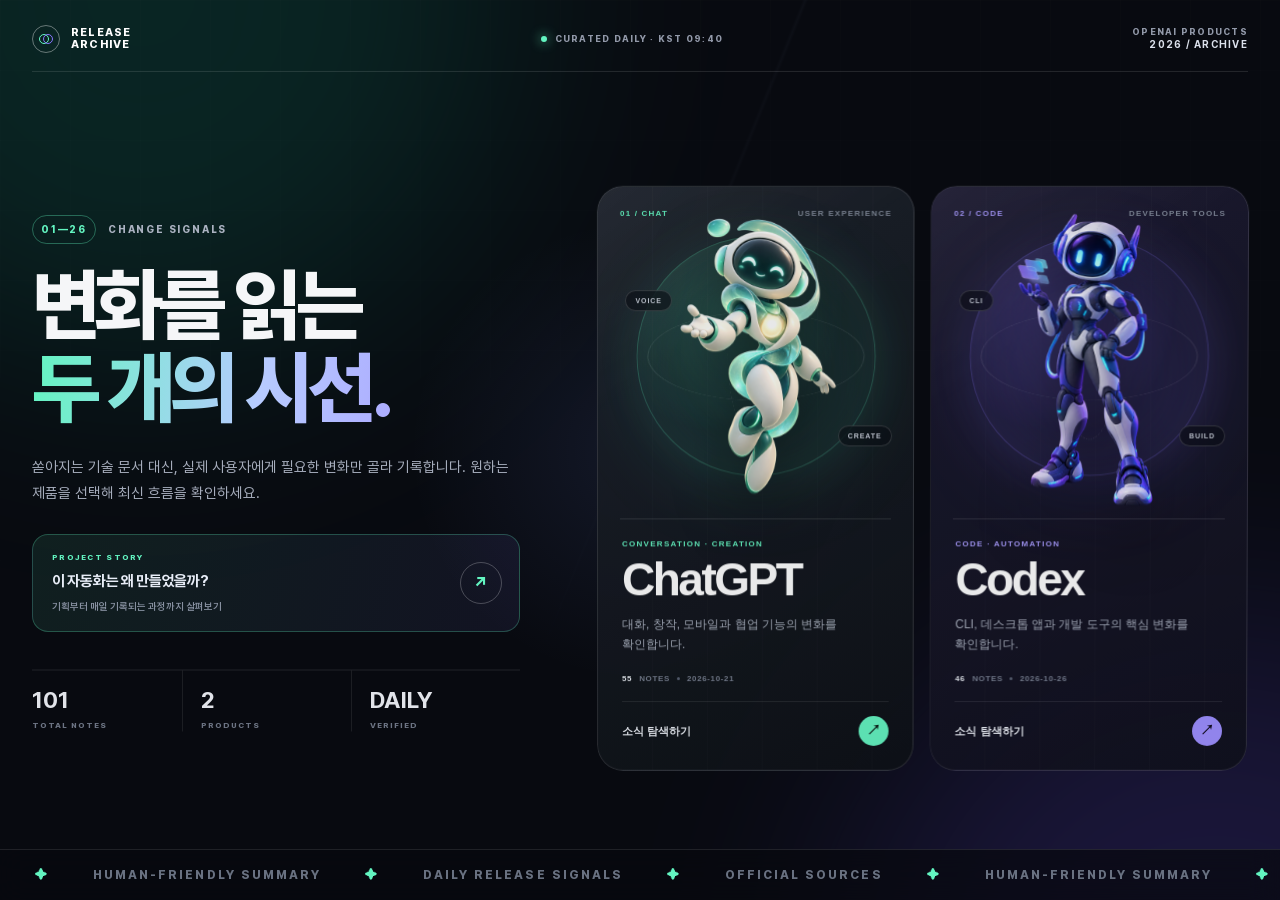
==== commit 00ed6a55: "Add October 21-26 OpenAI updates" ====
--- a/index.html
+++ b/index.html
@@ -138,6 +138,42 @@
       </div>
 
       <section class="update-list" aria-label="날짜별 업데이트">
+        <article class="update" data-product="codex">
+          <header class="update-header"><time datetime="2026-10-26">2026-10-26</time><div class="badges"><span class="priority feature">새 모델</span><span class="tag codex">Codex</span></div></header>
+          <div class="update-body"><h2>GPT-6.1 Terra, Codex·ChatGPT Work에 도입</h2><dl class="details">
+            <div><dt>발표일</dt><dd>2026-10-26</dd></div><div><dt>주요 변경</dt><dd>이미지와 화면을 이해하고 브라우저·데스크톱·앱에서 후속 작업을 수행하는 데 적합한 GPT-6.1 Terra가 추가됐습니다. Plus·Pro·Business·Enterprise·Edu에 순차 제공되며 일반 Chat에서는 사용할 수 없습니다.</dd></div>
+            <div><dt>이용 안내</dt><dd>데스크톱 앱 또는 웹의 ChatGPT Work에서 Advanced 모델 목록을 확인할 수 있고 Work 모바일에서도 지원합니다. 전체 요금제 이용 한도는 그대로이며, Enterprise 제공 여부는 조직 설정에 따릅니다. UAE 추론 데이터 레지던시는 지원하지 않습니다.</dd></div>
+            <div><dt>사용자 영향</dt><dd>이미지나 화면을 분석한 뒤 실제 도구 작업까지 이어지는 업무에 새 모델을 선택할 수 있습니다. 브라우저·컴퓨터 사용은 별도 설정과 접근 권한이 필요합니다.</dd></div>
+          </dl><p class="sources"><span>공식 출처</span><a href="https://help.openai.com/en/articles/6825453-chatgpt-release-notes" target="_blank" rel="noopener noreferrer">ChatGPT 릴리스 노트</a><a href="https://learn.chatgpt.com/docs/changelog" target="_blank" rel="noopener noreferrer">Codex 공식 changelog</a><a href="https://learn.chatgpt.com/docs/whats-new/october-26-30-2026" target="_blank" rel="noopener noreferrer">OpenAI What's new</a><a href="https://learn.chatgpt.com/docs/pricing" target="_blank" rel="noopener noreferrer">요금·사용량 안내</a></p><section class="user-summary" aria-label="사용자를 위한 변경 요약"><strong>한눈에 보기</strong><p>Codex와 Work에서 이미지·화면을 이해하고 도구를 다루는 GPT-6.1 Terra를 순차적으로 사용할 수 있습니다.</p></section></div>
+        </article>
+
+        <article class="update" data-product="codex">
+          <header class="update-header"><time datetime="2026-10-23">2026-10-23</time><div class="badges"><span class="priority feature">CLI 업데이트</span><span class="tag codex">Codex</span></div></header>
+          <div class="update-body"><h2>Codex CLI 0.164.0: 프리셋과 모델·권한 빠른 설정</h2><dl class="details">
+            <div><dt>발표일</dt><dd>2026-10-23</dd></div><div><dt>버전</dt><dd><code>npm install -g @openai/codex@0.164.0</code></dd></div>
+            <div><dt>주요 변경</dt><dd>자주 쓰는 요청과 명령을 <code>/presets</code>의 10개 칸에 저장할 수 있습니다. <code>/model</code>과 <code>/permissions</code>에서 모델·추론 수준·속도·권한을 바로 지정하고, 지원 터미널에서는 이미지를 전체 화면 대화 기록에서 미리 볼 수 있습니다.</dd></div>
+            <div><dt>안정성</dt><dd>작업 요약 실패 시 대화 기록이 일부 잘못 남는 문제와 저장한 작업을 다시 열 때 설정이 초기화되는 문제 등을 수정했습니다.</dd></div>
+            <div><dt>사용자 영향</dt><dd>반복 지시를 빠르게 재사용하고 작업별 모델·권한을 손쉽게 바꿀 수 있습니다. 이미지 미리보기는 Kitty 또는 Sixel 그래픽을 지원하는 터미널에서만 작동합니다.</dd></div>
+          </dl><p class="sources"><span>공식 출처</span><a href="https://learn.chatgpt.com/docs/changelog" target="_blank" rel="noopener noreferrer">Codex 공식 changelog</a><a href="https://github.com/openai/codex/releases/tag/rust-v0.164.0" target="_blank" rel="noopener noreferrer">GitHub Release 0.164.0</a></p><section class="user-summary" aria-label="사용자를 위한 변경 요약"><strong>한눈에 보기</strong><p>CLI에서 자주 쓰는 요청을 저장하고 모델·권한을 빠르게 바꿀 수 있습니다.</p></section></div>
+        </article>
+
+        <article class="update" data-product="codex">
+          <header class="update-header"><time datetime="2026-10-22">2026-10-22</time><div class="badges"><span class="priority feature">모바일 업데이트</span><span class="tag codex">Codex</span></div></header>
+          <div class="update-body"><h2>iOS 앱에서 원격 작업 명령 확인·중지</h2><dl class="details">
+            <div><dt>발표일</dt><dd>2026-10-22</dd></div><div><dt>버전</dt><dd>ChatGPT for iOS 1.2026.286</dd></div>
+            <div><dt>주요 변경</dt><dd>지원되는 원격 호스트의 백그라운드 명령을 입력창 위 표시에서 확인하고 중지할 수 있습니다. <code>@</code>로 다른 연결 호스트의 대화를 언급하는 기능도 추가됐습니다.</dd></div>
+            <div><dt>사용자 영향</dt><dd>iPhone에서 다른 컴퓨터의 진행 중인 작업을 관리하고 관련 대화를 불러오기 쉬워집니다. 이용 한도 설명과 재설정 시간 표시, 작업 중 질문 응답의 안정성도 개선됐습니다.</dd></div>
+          </dl><p class="sources"><span>공식 출처</span><a href="https://learn.chatgpt.com/docs/changelog" target="_blank" rel="noopener noreferrer">ChatGPT·Codex changelog</a></p><section class="user-summary" aria-label="사용자를 위한 변경 요약"><strong>한눈에 보기</strong><p>iOS에서 지원되는 원격 명령을 확인·중지하고 다른 호스트의 대화를 연결할 수 있습니다.</p></section></div>
+        </article>
+
+        <article class="update" data-product="chatgpt">
+          <header class="update-header"><time datetime="2026-10-21">2026-10-21</time><div class="badges"><span class="priority feature">결제 수단</span><span class="tag chatgpt">ChatGPT</span></div></header>
+          <div class="update-body"><h2>베트남 웹 구독에 MoMo 결제 추가</h2><dl class="details">
+            <div><dt>발표일</dt><dd>2026-10-21</dd></div><div><dt>주요 변경</dt><dd>베트남에서 chatgpt.com을 통해 구매하는 ChatGPT Go·Plus·Pro 구독에 MoMo 결제 수단이 추가됐습니다.</dd></div>
+            <div><dt>사용자 영향</dt><dd>베트남 이용자는 웹 구독 시 현지 결제 수단을 선택할 수 있습니다. iOS·Android 앱에서 구매한 구독은 계속 App Store 또는 Google Play가 관리합니다.</dd></div>
+          </dl><p class="sources"><span>공식 출처</span><a href="https://help.openai.com/en/articles/6825453-chatgpt-release-notes" target="_blank" rel="noopener noreferrer">ChatGPT 릴리스 노트</a></p><section class="user-summary" aria-label="사용자를 위한 변경 요약"><strong>한눈에 보기</strong><p>베트남에서는 ChatGPT 웹 구독을 MoMo로 결제할 수 있습니다.</p></section></div>
+        </article>
+
         <article class="update" data-product="chatgpt">
           <header class="update-header"><time datetime="2026-10-20">2026-10-20</time><div class="badges"><span class="priority feature">새 기능</span><span class="tag chatgpt">ChatGPT</span></div></header>
           <div class="update-body"><h2>ChatGPT 잠긴 채팅: 대화를 PIN으로 따로 보관</h2><dl class="details">
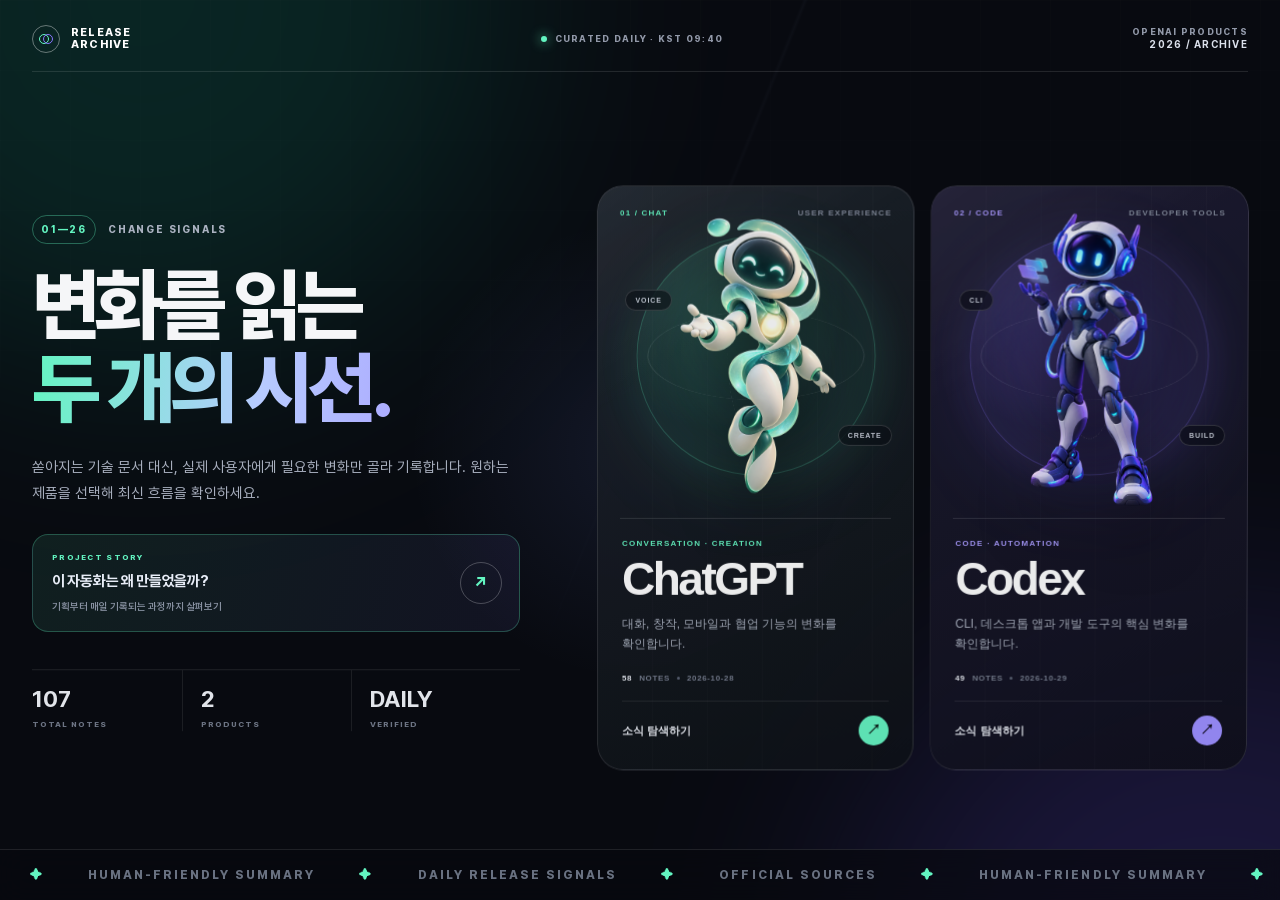
==== commit 6434422b: "Add October 27-29 OpenAI updates" ====
--- a/index.html
+++ b/index.html
@@ -138,6 +138,57 @@
       </div>
 
       <section class="update-list" aria-label="날짜별 업데이트">
+        <article class="update" data-product="codex">
+          <header class="update-header"><time datetime="2026-10-29">2026-10-29</time><div class="badges"><span class="priority important">이용량 확대</span><span class="tag codex">Codex</span></div></header>
+          <div class="update-body"><h2>Pro·Business Premium의 Work·Codex 포함 이용량 확대</h2><dl class="details">
+            <div><dt>발표일</dt><dd>2026-10-29</dd></div><div><dt>주요 변경</dt><dd>Pro 100과 Pro 500의 ChatGPT Work·Codex 포함 이용량이 기존의 두 배로 늘었습니다. Pro 200은 앞서 예고했던 이용량 축소를 취소해 기존의 높은 한도를 유지하며, 낮은 한도가 적용되던 구독자는 10월 29일부터 한도가 두 배로 늘어 같은 수준이 됩니다. Business Premium의 포함 이용량도 확대됩니다.</dd></div>
+            <div><dt>사용자 영향</dt><dd>해당 요금제 사용자는 추가 크레딧을 구매하기 전에 더 많은 Work·Codex 작업을 할 수 있습니다. 계정별 실제 남은 이용량과 재설정 시점은 이용량 화면에서 확인해야 합니다.</dd></div>
+          </dl><p class="sources"><span>공식 출처</span><a href="https://help.openai.com/en/articles/6825453-chatgpt-release-notes" target="_blank" rel="noopener noreferrer">ChatGPT 릴리스 노트</a><a href="https://learn.chatgpt.com/docs/pricing" target="_blank" rel="noopener noreferrer">요금·사용량 안내</a></p><section class="user-summary" aria-label="사용자를 위한 변경 요약"><strong>한눈에 보기</strong><p>Pro 100·500의 Work·Codex 포함 이용량이 두 배로 늘고 Pro 200의 축소 계획은 취소됐습니다.</p></section></div>
+        </article>
+
+        <article class="update" data-product="codex">
+          <header class="update-header"><time datetime="2026-10-29">2026-10-29</time><div class="badges"><span class="priority feature">CLI 업데이트</span><span class="tag codex">Codex</span></div></header>
+          <div class="update-body"><h2>Codex CLI 0.166.0: 대화 선택·검색과 네트워크 진단 개선</h2><dl class="details">
+            <div><dt>발표일</dt><dd>2026-10-29</dd></div><div><dt>버전</dt><dd><code>npm install -g @openai/codex@0.166.0</code></dd></div>
+            <div><dt>주요 변경</dt><dd>키보드로 대화 기록의 단어·줄·페이지를 선택하고 검색할 수 있습니다. <code>codex queue --resume</code>으로 메시지를 대기열에 넣은 뒤 닫혀 있던 작업을 다시 열 수 있고, <code>codex doctor --network-only</code>로 연결 문제만 집중 점검할 수 있습니다.</dd></div>
+            <div><dt>안정성</dt><dd>작업을 재개하거나 분기할 때 승인·권한 설정을 보존하고, 작성 중인 메시지를 복구할 때 로컬 이미지 첨부도 유지하도록 수정했습니다.</dd></div>
+            <div><dt>사용자 영향</dt><dd>긴 대화에서 필요한 부분을 찾고 복사하기 쉬워지며 네트워크 연결 오류와 작업 재개 문제를 확인하기 편해집니다.</dd></div>
+          </dl><p class="sources"><span>공식 출처</span><a href="https://learn.chatgpt.com/docs/changelog" target="_blank" rel="noopener noreferrer">Codex 공식 changelog</a><a href="https://github.com/openai/codex/releases/tag/rust-v0.166.0" target="_blank" rel="noopener noreferrer">GitHub Release 0.166.0</a></p><section class="user-summary" aria-label="사용자를 위한 변경 요약"><strong>한눈에 보기</strong><p>CLI의 긴 대화 탐색과 연결 진단이 편해지고 작업 재개 시 설정 보존도 개선됐습니다.</p></section></div>
+        </article>
+
+        <article class="update" data-product="chatgpt">
+          <header class="update-header"><time datetime="2026-10-28">2026-10-28</time><div class="badges"><span class="priority feature">베타 기능</span><span class="tag chatgpt">ChatGPT</span></div></header>
+          <div class="update-body"><h2>미국 Pro 사용자에게 dot 문자 대화 베타 시작</h2><dl class="details">
+            <div><dt>발표일</dt><dd>2026-10-28</dd></div><div><dt>주요 변경</dt><dd>미국의 ChatGPT Pro 사용자에게 dot과 iMessage 또는 Android RCS로 문자를 주고받는 기능이 베타로 순차 제공됩니다. dot이 관련 진행 상황을 먼저 문자로 알려줄 수도 있으며, 앱에서 사용하던 기억과 플러그인 맥락을 이어받습니다.</dd></div>
+            <div><dt>사용자 영향</dt><dd>ChatGPT 앱을 열지 않고도 자신의 dot에게 메시지를 보내거나 알림을 받을 수 있습니다. dot은 등록된 사용자와만 문자를 주고받으며 다른 문자 대화에 접근하지 않습니다.</dd></div>
+          </dl><p class="sources"><span>공식 출처</span><a href="https://help.openai.com/en/articles/6825453-chatgpt-release-notes" target="_blank" rel="noopener noreferrer">ChatGPT 릴리스 노트</a><a href="https://learn.chatgpt.com/docs/whats-new/dots-october-28-2026" target="_blank" rel="noopener noreferrer">OpenAI What's new</a></p><section class="user-summary" aria-label="사용자를 위한 변경 요약"><strong>한눈에 보기</strong><p>미국 Pro 사용자는 dot에게 문자로 말하고 진행 소식을 문자로 받을 수 있습니다.</p></section></div>
+        </article>
+
+        <article class="update" data-product="chatgpt">
+          <header class="update-header"><time datetime="2026-10-28">2026-10-28</time><div class="badges"><span class="priority feature">구독 혜택</span><span class="tag chatgpt">ChatGPT</span></div></header>
+          <div class="update-body"><h2>적격 Pro·Business 구독에 OpenAI API 크레딧 혜택</h2><dl class="details">
+            <div><dt>발표일</dt><dd>2026-10-28</dd></div><div><dt>주요 변경</dt><dd>적격 Pro 100·200·500과 유료 Business 구독자가 연결된 API 조직에 프로모션 API 크레딧을 신청할 수 있습니다. 월 기준 Pro는 요금제에 따라 미화 100·200·500달러, Business는 유료 좌석 종류별 금액을 합산해 월 최대 500달러가 제공됩니다. 첫 지급액은 남은 결제 기간에 따라 달라집니다.</dd></div>
+            <div><dt>사용자 영향</dt><dd>API 앱과 에이전트를 만드는 비용을 줄일 수 있지만 구독만으로 자동 지급되지는 않아 별도 활성화가 필요합니다. 이 크레딧은 ChatGPT나 계정 로그인 Codex의 이용 한도를 늘리지 않으며 API 키로 쓰는 Codex 사용에도 적용되지 않습니다. 미사용분은 다음 결제 기간으로 이월되지 않습니다.</dd></div>
+          </dl><p class="sources"><span>공식 출처</span><a href="https://help.openai.com/en/articles/6825453-chatgpt-release-notes" target="_blank" rel="noopener noreferrer">ChatGPT 릴리스 노트</a><a href="https://help.openai.com/en/articles/20001626-api-credits-benefit-for-eligible-chatgpt-subscriptions" target="_blank" rel="noopener noreferrer">API 크레딧 혜택 안내</a></p><section class="user-summary" aria-label="사용자를 위한 변경 요약"><strong>한눈에 보기</strong><p>적격 Pro·Business 구독자는 API 크레딧을 신청할 수 있지만 ChatGPT·Codex 이용 한도와는 별개입니다.</p></section></div>
+        </article>
+
+        <article class="update" data-product="chatgpt">
+          <header class="update-header"><time datetime="2026-10-27">2026-10-27</time><div class="badges"><span class="priority feature">연결 앱</span><span class="tag chatgpt">ChatGPT</span></div></header>
+          <div class="update-body"><h2>ChatGPT에 iCloud Mail·Calendar 연결 추가</h2><dl class="details">
+            <div><dt>발표일</dt><dd>2026-10-27</dd></div><div><dt>주요 변경</dt><dd>iCloud Mail과 Calendar를 ChatGPT에 연결해 이메일을 찾고 받은편지함의 내용을 확인하거나 일정을 조회·수정할 수 있습니다. 모든 ChatGPT 요금제에서 웹·데스크톱 앱·iOS로 제공됩니다.</dd></div>
+            <div><dt>사용자 영향</dt><dd>iCloud에 있는 메일과 일정 정보를 대화 중 활용할 수 있습니다. 연결 시 요구되는 계정 인증과 접근 권한을 확인해야 합니다.</dd></div>
+          </dl><p class="sources"><span>공식 출처</span><a href="https://help.openai.com/en/articles/6825453-chatgpt-release-notes" target="_blank" rel="noopener noreferrer">ChatGPT 릴리스 노트</a><a href="https://help.openai.com/en/articles/11487775-connected-apps-in-chatgpt" target="_blank" rel="noopener noreferrer">연결 앱 안내</a></p><section class="user-summary" aria-label="사용자를 위한 변경 요약"><strong>한눈에 보기</strong><p>iCloud 메일과 일정을 ChatGPT에 연결해 찾고 관리할 수 있습니다.</p></section></div>
+        </article>
+
+        <article class="update" data-product="codex">
+          <header class="update-header"><time datetime="2026-10-27">2026-10-27</time><div class="badges"><span class="priority feature">CLI 업데이트</span><span class="tag codex">Codex</span></div></header>
+          <div class="update-body"><h2>Codex CLI 0.165.0: 저장소별 작업 탐색과 새 모델 지원</h2><dl class="details">
+            <div><dt>발표일</dt><dd>2026-10-27</dd></div><div><dt>버전</dt><dd><code>npm install -g @openai/codex@0.165.0</code></dd></div>
+            <div><dt>주요 변경</dt><dd>저장한 작업을 고르는 화면에 저장소 필터가 생기고 작업 목록이 디렉터리별로 묶입니다. GPT-6.1 Terra가 모델 목록에 추가되고, 지원 모델은 대화 중 추론 수준 변경을 기본적으로 지원합니다. Google Cloud Vertex AI 제공자도 내장됐습니다.</dd></div>
+            <div><dt>사용자 영향</dt><dd>여러 저장소와 작업트리를 오갈 때 원하는 작업을 찾기 쉬워지고, 환경에 맞는 모델과 추론 수준을 더 유연하게 선택할 수 있습니다.</dd></div>
+          </dl><p class="sources"><span>공식 출처</span><a href="https://learn.chatgpt.com/docs/changelog" target="_blank" rel="noopener noreferrer">Codex 공식 changelog</a><a href="https://github.com/openai/codex/releases/tag/rust-v0.165.0" target="_blank" rel="noopener noreferrer">GitHub Release 0.165.0</a></p><section class="user-summary" aria-label="사용자를 위한 변경 요약"><strong>한눈에 보기</strong><p>CLI에서 저장소별 작업 탐색이 쉬워지고 GPT-6.1 Terra를 선택할 수 있습니다.</p></section></div>
+        </article>
+
         <article class="update" data-product="codex">
           <header class="update-header"><time datetime="2026-10-26">2026-10-26</time><div class="badges"><span class="priority feature">새 모델</span><span class="tag codex">Codex</span></div></header>
           <div class="update-body"><h2>GPT-6.1 Terra, Codex·ChatGPT Work에 도입</h2><dl class="details">
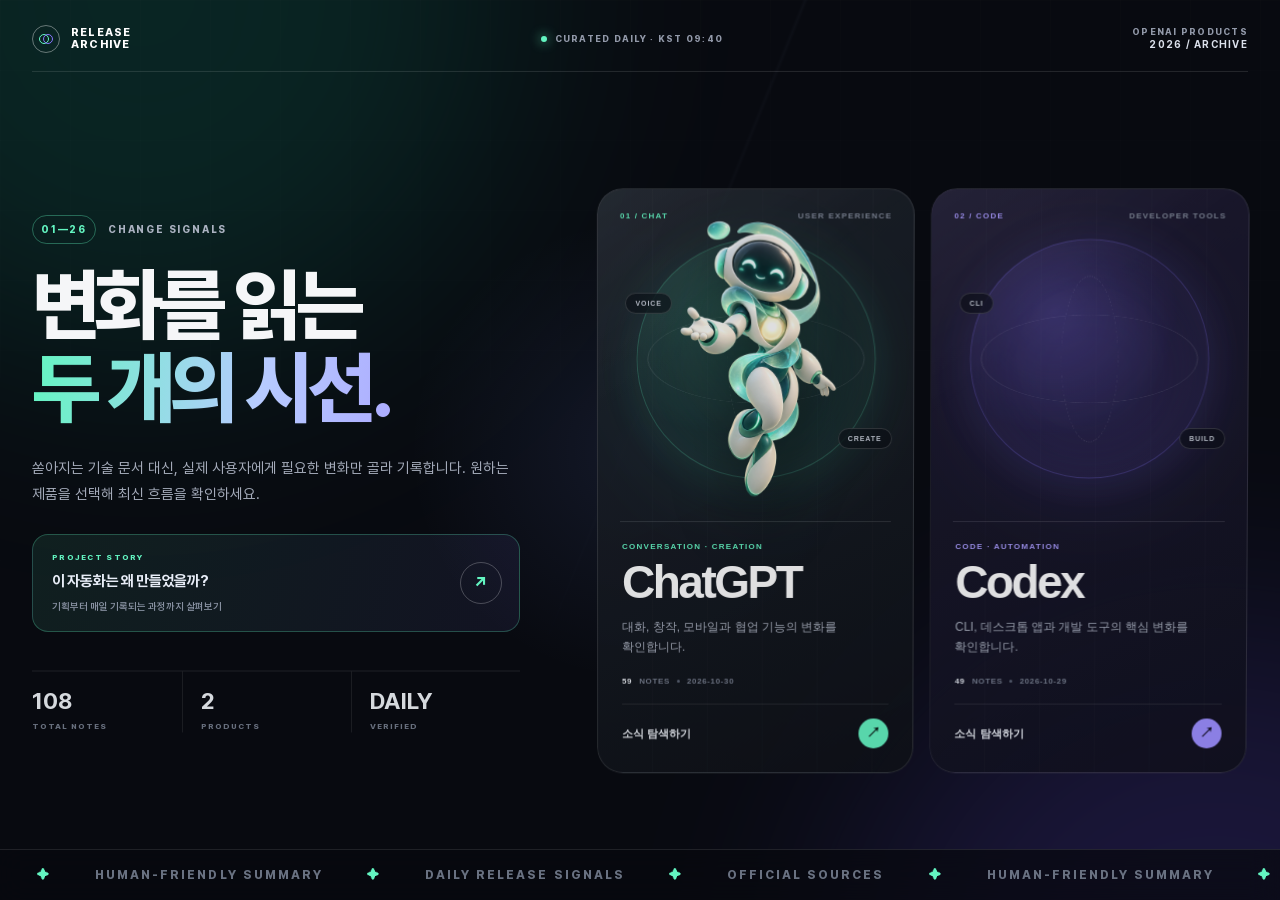
==== commit b18b8acc: "Add October 30 account switching update" ====
--- a/index.html
+++ b/index.html
@@ -138,6 +138,14 @@
       </div>
 
       <section class="update-list" aria-label="날짜별 업데이트">
+        <article class="update" data-product="chatgpt">
+          <header class="update-header"><time datetime="2026-10-30">2026-10-30</time><div class="badges"><span class="priority feature">모바일 기능</span><span class="tag chatgpt">ChatGPT</span></div></header>
+          <div class="update-body"><h2>ChatGPT 모바일 앱에서 계정 두 개 간 전환 지원</h2><dl class="details">
+            <div><dt>발표일</dt><dd>2026-10-30</dd></div><div><dt>주요 변경</dt><dd>iOS·Android 앱에서 최대 두 개의 ChatGPT 계정에 로그인한 상태를 유지하고 로그아웃 없이 전환하는 기능이 순차 도입됩니다. 설정의 ‘계정 전환’에서 다른 계정을 추가하거나 선택할 수 있습니다.</dd></div>
+            <div><dt>사용자 영향</dt><dd>개인용과 업무용 계정을 더 쉽게 오갈 수 있습니다. 대화·파일·기억·설정·구독은 계정마다 분리되며, 전환해도 유료 구독이 다른 계정으로 옮겨지지는 않습니다. Enterprise 계정은 조직 설정에 따라 이용이 제한될 수 있습니다.</dd></div>
+          </dl><p class="sources"><span>공식 출처</span><a href="https://help.openai.com/en/articles/6825453-chatgpt-release-notes" target="_blank" rel="noopener noreferrer">ChatGPT 릴리스 노트</a><a href="https://help.openai.com/en/articles/20001068-using-multiple-chatgpt-accounts-on-web-and-mobile" target="_blank" rel="noopener noreferrer">계정 전환 안내</a></p><section class="user-summary" aria-label="사용자를 위한 변경 요약"><strong>한눈에 보기</strong><p>모바일에서 두 계정을 로그아웃 없이 오갈 수 있지만 각 계정의 대화와 구독은 합쳐지지 않습니다.</p></section></div>
+        </article>
+
         <article class="update" data-product="codex">
           <header class="update-header"><time datetime="2026-10-29">2026-10-29</time><div class="badges"><span class="priority important">이용량 확대</span><span class="tag codex">Codex</span></div></header>
           <div class="update-body"><h2>Pro·Business Premium의 Work·Codex 포함 이용량 확대</h2><dl class="details">
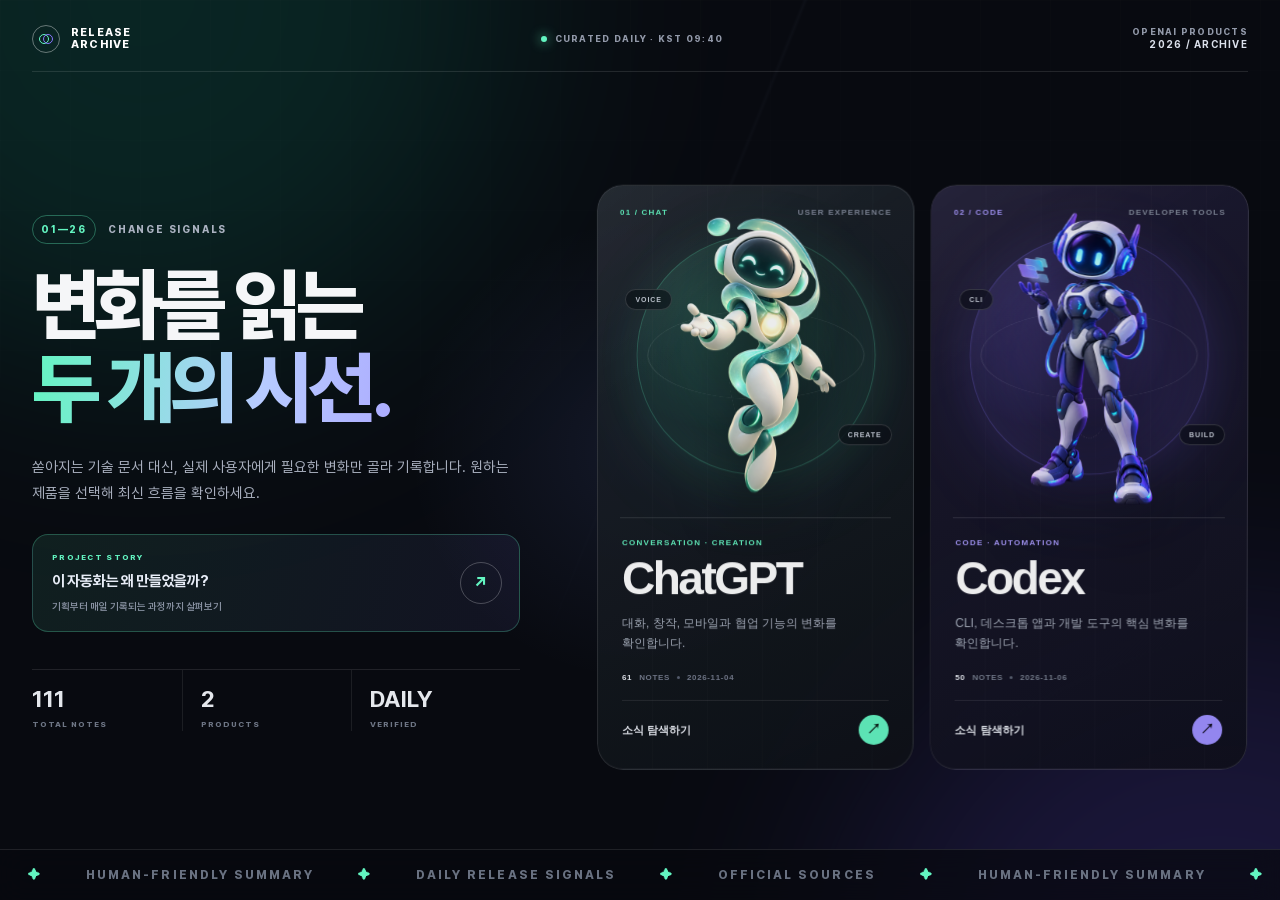
==== commit a225d587: "Add November ChatGPT and Codex updates" ====
--- a/index.html
+++ b/index.html
@@ -138,6 +138,31 @@
       </div>
 
       <section class="update-list" aria-label="날짜별 업데이트">
+        <article class="update" data-product="codex">
+          <header class="update-header"><time datetime="2026-11-06">2026-11-06</time><div class="badges"><span class="priority feature">CLI 업데이트</span><span class="tag codex">Codex</span></div></header>
+          <div class="update-body"><h2>Codex CLI 0.167.0: 작업 확인과 실행 환경 전환 개선</h2><dl class="details">
+            <div><dt>발표일</dt><dd>2026-11-06</dd></div><div><dt>버전</dt><dd><code>npm install -g @openai/codex@0.167.0</code></dd></div>
+            <div><dt>주요 변경</dt><dd><code>codex agents --no-daemon</code>으로 에이전트 작업을 확인하고 읽지 않은 결과를 구분할 수 있습니다. 터미널의 작업 선택 화면에서 연결된 실행 환경을 바꿀 때 작성 중인 문구가 유지됩니다. 지원 터미널에서는 첨부할 로컬 이미지를 미리 볼 수도 있습니다.</dd></div>
+            <div><dt>사용자 영향</dt><dd>여러 작업과 실행 환경을 오갈 때 결과를 놓치거나 작성 중인 요청을 다시 입력할 일이 줄어듭니다. 작업을 재개할 수 없는 경우에도 기존 대화를 읽고 새 대화로 이어 갈 수 있습니다.</dd></div>
+          </dl><p class="sources"><span>공식 출처</span><a href="https://learn.chatgpt.com/docs/changelog" target="_blank" rel="noopener noreferrer">Codex changelog</a><a href="https://github.com/openai/codex/releases/tag/rust-v0.167.0" target="_blank" rel="noopener noreferrer">GitHub Releases</a></p><section class="user-summary" aria-label="사용자를 위한 변경 요약"><strong>한눈에 보기</strong><p>Codex CLI에서 여러 에이전트의 새 결과와 실행 환경을 더 쉽게 관리하고 로컬 이미지를 미리 볼 수 있습니다.</p></section></div>
+        </article>
+
+        <article class="update" data-product="chatgpt">
+          <header class="update-header"><time datetime="2026-11-04">2026-11-04</time><div class="badges"><span class="priority feature">이미지 기능</span><span class="tag chatgpt">ChatGPT</span></div></header>
+          <div class="update-body"><h2>ChatGPT Images 2.6과 GIF·참조 이미지 기능 발표</h2><dl class="details">
+            <div><dt>발표일</dt><dd>2026-11-04</dd></div><div><dt>주요 변경</dt><dd>새 이미지 생성 모델 Images 2.6은 생성 속도와 편집 중 세부 모습 유지가 개선됐습니다. 짧은 반복 애니메이션 GIF를 만드는 기능이 순차 도입되고, 저장한 참조 이미지를 나중의 대화에서 다시 사용할 수 있습니다.</dd></div>
+            <div><dt>사용자 영향</dt><dd>배경을 바꾸면서 인물의 옷차림 같은 특징을 유지하기 쉬워집니다. 같은 사진을 다시 올리지 않고 참조할 수 있으며, GIF 기능은 제공되는 계정에서 이용할 수 있습니다.</dd></div>
+          </dl><p class="sources"><span>공식 출처</span><a href="https://help.openai.com/en/articles/6825453-chatgpt-release-notes" target="_blank" rel="noopener noreferrer">ChatGPT 릴리스 노트</a></p><section class="user-summary" aria-label="사용자를 위한 변경 요약"><strong>한눈에 보기</strong><p>이미지 생성·편집이 개선되고 GIF와 저장된 참조 이미지 재사용 기능이 도입됩니다.</p></section></div>
+        </article>
+
+        <article class="update" data-product="chatgpt">
+          <header class="update-header"><time datetime="2026-11-04">2026-11-04</time><div class="badges"><span class="priority feature">dot 기능</span><span class="tag chatgpt">ChatGPT</span></div></header>
+          <div class="update-body"><h2>iOS 알림에서 dot에게 답장하고 화면 일부를 지정</h2><dl class="details">
+            <div><dt>발표일</dt><dd>2026-11-04</dd></div><div><dt>주요 변경</dt><dd>iOS에서는 dot 알림에 바로 답하거나 다른 앱의 콘텐츠를 dot에게 공유할 수 있습니다. 데스크톱에서는 브라우저 페이지나 파일의 특정 부분을 지정하는 주석 기능이 순차 제공됩니다. 일부 Enterprise·Edu·Healthcare 작업 공간에서도 dot을 활성화할 수 있습니다.</dd></div>
+            <div><dt>사용자 영향</dt><dd>휴대전화에서 대화를 더 빨리 이어 가고, 데스크톱에서는 검토할 위치를 정확히 알려줄 수 있습니다. 조직 사용자는 관리자 설정과 제공 범위를 확인해야 합니다.</dd></div>
+          </dl><p class="sources"><span>공식 출처</span><a href="https://learn.chatgpt.com/docs/whats-new/november-2-6-2026" target="_blank" rel="noopener noreferrer">OpenAI What's new</a></p><section class="user-summary" aria-label="사용자를 위한 변경 요약"><strong>한눈에 보기</strong><p>dot과의 iOS 대화가 간편해지고 데스크톱에서는 페이지·파일의 원하는 부분을 짚어 줄 수 있습니다.</p></section></div>
+        </article>
+
         <article class="update" data-product="chatgpt">
           <header class="update-header"><time datetime="2026-10-30">2026-10-30</time><div class="badges"><span class="priority feature">모바일 기능</span><span class="tag chatgpt">ChatGPT</span></div></header>
           <div class="update-body"><h2>ChatGPT 모바일 앱에서 계정 두 개 간 전환 지원</h2><dl class="details">
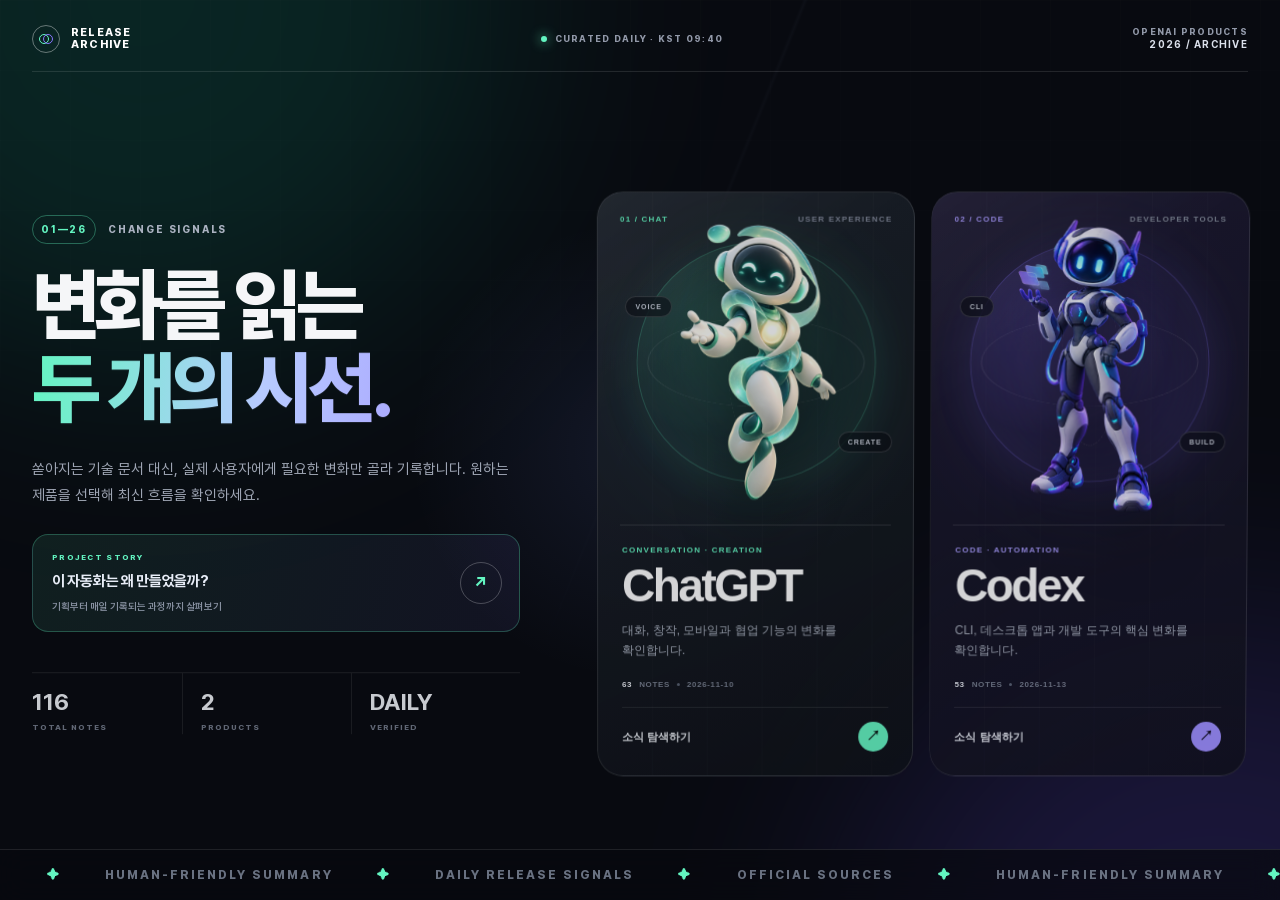
==== commit cbf5d6f8: "Add November 10 and 13 product updates" ====
--- a/index.html
+++ b/index.html
@@ -138,6 +138,49 @@
       </div>
 
       <section class="update-list" aria-label="날짜별 업데이트">
+        <article class="update" data-product="codex">
+          <header class="update-header"><time datetime="2026-11-13">2026-11-13</time><div class="badges"><span class="priority feature">CLI 업데이트</span><span class="tag codex">Codex</span></div></header>
+          <div class="update-body"><h2>Codex CLI 0.169.0: 여러 보조 대화와 지난 작업 검색</h2><dl class="details">
+            <div><dt>발표일</dt><dd>2026-11-13</dd></div><div><dt>버전</dt><dd><code>npm install -g @openai/codex@0.169.0</code></dd></div>
+            <div><dt>주요 변경</dt><dd>선택해서 켜는 터미널 작업 공간에서 여러 보조 대화 탭을 열고, Codex를 다시 시작한 뒤에도 저장된 로컬 보조 대화를 다시 열 수 있습니다. 에이전트 명령 센터에서는 이름·요청 미리보기·작업 폴더로 지난 작업을 찾을 수 있습니다. 전체 화면 대화 기록의 완료된 활동을 접는 설정도 추가됐습니다.</dd></div>
+            <div><dt>사용자 영향</dt><dd>여러 작업을 나란히 진행하고 오래된 작업을 다시 찾기 쉬워집니다. 보조 대화와 Cloud 연결 기능은 사용자가 선택해 켜야 하며, 일부 기능은 운영체제에 따라 다릅니다.</dd></div>
+          </dl><p class="sources"><span>공식 출처</span><a href="https://learn.chatgpt.com/docs/changelog" target="_blank" rel="noopener noreferrer">Codex changelog</a><a href="https://github.com/openai/codex/releases/tag/rust-v0.169.0" target="_blank" rel="noopener noreferrer">GitHub Release 0.169.0</a></p><section class="user-summary" aria-label="사용자를 위한 변경 요약"><strong>한눈에 보기</strong><p>터미널에서 여러 보조 대화를 관리하고 지난 작업을 더 쉽게 검색할 수 있습니다.</p></section></div>
+        </article>
+
+        <article class="update" data-product="codex">
+          <header class="update-header"><time datetime="2026-11-13">2026-11-13</time><div class="badges"><span class="priority feature">CLI 업데이트</span><span class="tag codex">Codex</span></div></header>
+          <div class="update-body"><h2>Codex CLI 0.168.0: 모델 제공자 선택과 나란히 대화</h2><dl class="details">
+            <div><dt>발표일</dt><dd>2026-11-13</dd></div><div><dt>버전</dt><dd><code>npm install -g @openai/codex@0.168.0</code></dd></div>
+            <div><dt>주요 변경</dt><dd>터미널의 모델 제공자 목록을 살펴보고 새 대화의 기본 제공자를 고를 수 있습니다. <code>features.tui_workspace</code>를 켜면 본 대화 옆에 보조 대화를 배치하고 크기를 조절할 수 있습니다. 선택 기능인 <code>features.image_generation_animation</code>으로 애니메이션 GIF 생성·편집도 지원합니다.</dd></div>
+            <div><dt>사용자 영향</dt><dd>여러 모델 연결을 관리하고 두 대화를 나란히 보며 작업할 수 있습니다. 기존 대화는 기본 제공자를 바꿔도 저장된 제공자를 유지하며, 보조 대화와 GIF 기능은 직접 활성화해야 합니다.</dd></div>
+          </dl><p class="sources"><span>공식 출처</span><a href="https://learn.chatgpt.com/docs/changelog" target="_blank" rel="noopener noreferrer">Codex changelog</a><a href="https://github.com/openai/codex/releases/tag/rust-v0.168.0" target="_blank" rel="noopener noreferrer">GitHub Release 0.168.0</a></p><section class="user-summary" aria-label="사용자를 위한 변경 요약"><strong>한눈에 보기</strong><p>Codex CLI에서 새 대화의 모델 제공자를 고르고 선택 기능으로 대화를 나란히 열 수 있습니다.</p></section></div>
+        </article>
+
+        <article class="update" data-product="chatgpt">
+          <header class="update-header"><time datetime="2026-11-10">2026-11-10</time><div class="badges"><span class="priority important">음성 정책</span><span class="tag chatgpt">ChatGPT</span></div></header>
+          <div class="update-body"><h2>ChatGPT의 Advanced·Standard 음성 12월 11일 종료 예고</h2><dl class="details">
+            <div><dt>발표일</dt><dd>2026-11-10</dd></div><div><dt>주요 변경</dt><dd>2026년 12월 11일부터 음성 설정의 Advanced와 Standard 모델을 선택할 수 없게 됩니다. 기존에 두 모델을 선택한 사용자는 GPT-Live로 전환됩니다. 실시간 영상과 화면 공유는 GPT-Live가 이를 지원할 때까지 Advanced 음성으로 계속 제공됩니다.</dd></div>
+            <div><dt>사용자 영향</dt><dd>기존 음성 대화 기록은 남아 텍스트나 음성으로 이어 갈 수 있지만, 12월 11일 이후 음성 모델 선택은 달라집니다. 그전까지는 Advanced와 Standard 음성을 계속 쓸 수 있습니다.</dd></div>
+          </dl><p class="sources"><span>공식 출처</span><a href="https://help.openai.com/en/articles/6825453-chatgpt-release-notes" target="_blank" rel="noopener noreferrer">ChatGPT 릴리스 노트</a><a href="https://help.openai.com/en/articles/20001638-retiring-advanced-and-standard-voice-in-chatgpt" target="_blank" rel="noopener noreferrer">음성 모델 종료 안내</a></p><section class="user-summary" aria-label="사용자를 위한 변경 요약"><strong>한눈에 보기</strong><p>12월 11일부터 기존 Advanced·Standard 음성 선택이 종료되고 기본 음성이 GPT-Live로 바뀝니다.</p></section></div>
+        </article>
+
+        <article class="update" data-product="chatgpt">
+          <header class="update-header"><time datetime="2026-11-10">2026-11-10</time><div class="badges"><span class="priority feature">비즈니스 기능</span><span class="tag chatgpt">ChatGPT</span></div></header>
+          <div class="update-body"><h2>ChatGPT에 업체 정보 관리용 Business Hub 추가</h2><dl class="details">
+            <div><dt>발표일</dt><dd>2026-11-10</dd></div><div><dt>주요 변경</dt><dd>업체 소유자나 권한 있는 담당자가 ChatGPT 웹의 Business Hub에서 업체를 등록·인증하고 정보를 관리할 수 있습니다. 인증 후 제품 목록을 연결하고 언급·웹사이트 클릭 같은 통계를 볼 수 있습니다. 미국의 자격을 갖춘 온라인 업체는 고객 질문에 답하는 비즈니스 에이전트도 만들어 게시할 수 있습니다.</dd></div>
+            <div><dt>사용자 영향</dt><dd>업체는 ChatGPT에 표시되는 정보를 직접 갱신할 수 있습니다. 등록과 신원 인증에 승인이 필요하며, 업체 등록만으로 ChatGPT 답변에 더 자주 추천되는 것은 아닙니다.</dd></div>
+          </dl><p class="sources"><span>공식 출처</span><a href="https://help.openai.com/en/articles/6825453-chatgpt-release-notes" target="_blank" rel="noopener noreferrer">ChatGPT 릴리스 노트</a><a href="https://help.openai.com/en/articles/20001635-setting-up-your-business-on-chatgpt" target="_blank" rel="noopener noreferrer">Business Hub 안내</a></p><section class="user-summary" aria-label="사용자를 위한 변경 요약"><strong>한눈에 보기</strong><p>인증받은 업체가 ChatGPT에서 정보와 제품 목록을 관리하고 이용 통계를 볼 수 있습니다.</p></section></div>
+        </article>
+
+        <article class="update" data-product="codex">
+          <header class="update-header"><time datetime="2026-11-10">2026-11-10</time><div class="badges"><span class="priority feature">모바일 업데이트</span><span class="tag codex">Codex</span></div></header>
+          <div class="update-body"><h2>iOS 앱에서 Codex 작업에 이미지·파일 붙여넣기</h2><dl class="details">
+            <div><dt>발표일</dt><dd>2026-11-10</dd></div><div><dt>버전</dt><dd>ChatGPT for iOS 1.2026.307</dd></div>
+            <div><dt>주요 변경</dt><dd>전체 화면 입력창에 이미지와 파일을 붙여넣고, 보낸 요청에 첨부한 파일을 다시 열 수 있습니다. 주석 메모를 받아쓰기로 작성할 수 있으며, 실행 중인 Codex Cloud 작업을 다시 열어도 이미 불러온 메시지가 유지됩니다.</dd></div>
+            <div><dt>사용자 영향</dt><dd>휴대전화에서 자료를 첨부하거나 원격 작업을 이어 보기가 쉬워집니다. Windows 호스트의 변경 파일·응답 이미지 열기 오류도 수정됐습니다.</dd></div>
+          </dl><p class="sources"><span>공식 출처</span><a href="https://learn.chatgpt.com/docs/changelog" target="_blank" rel="noopener noreferrer">ChatGPT·Codex changelog</a></p><section class="user-summary" aria-label="사용자를 위한 변경 요약"><strong>한눈에 보기</strong><p>iOS에서 Codex 요청에 파일을 붙이고 실행 중인 Cloud 작업을 더 안정적으로 확인할 수 있습니다.</p></section></div>
+        </article>
+
         <article class="update" data-product="codex">
           <header class="update-header"><time datetime="2026-11-06">2026-11-06</time><div class="badges"><span class="priority feature">CLI 업데이트</span><span class="tag codex">Codex</span></div></header>
           <div class="update-body"><h2>Codex CLI 0.167.0: 작업 확인과 실행 환경 전환 개선</h2><dl class="details">
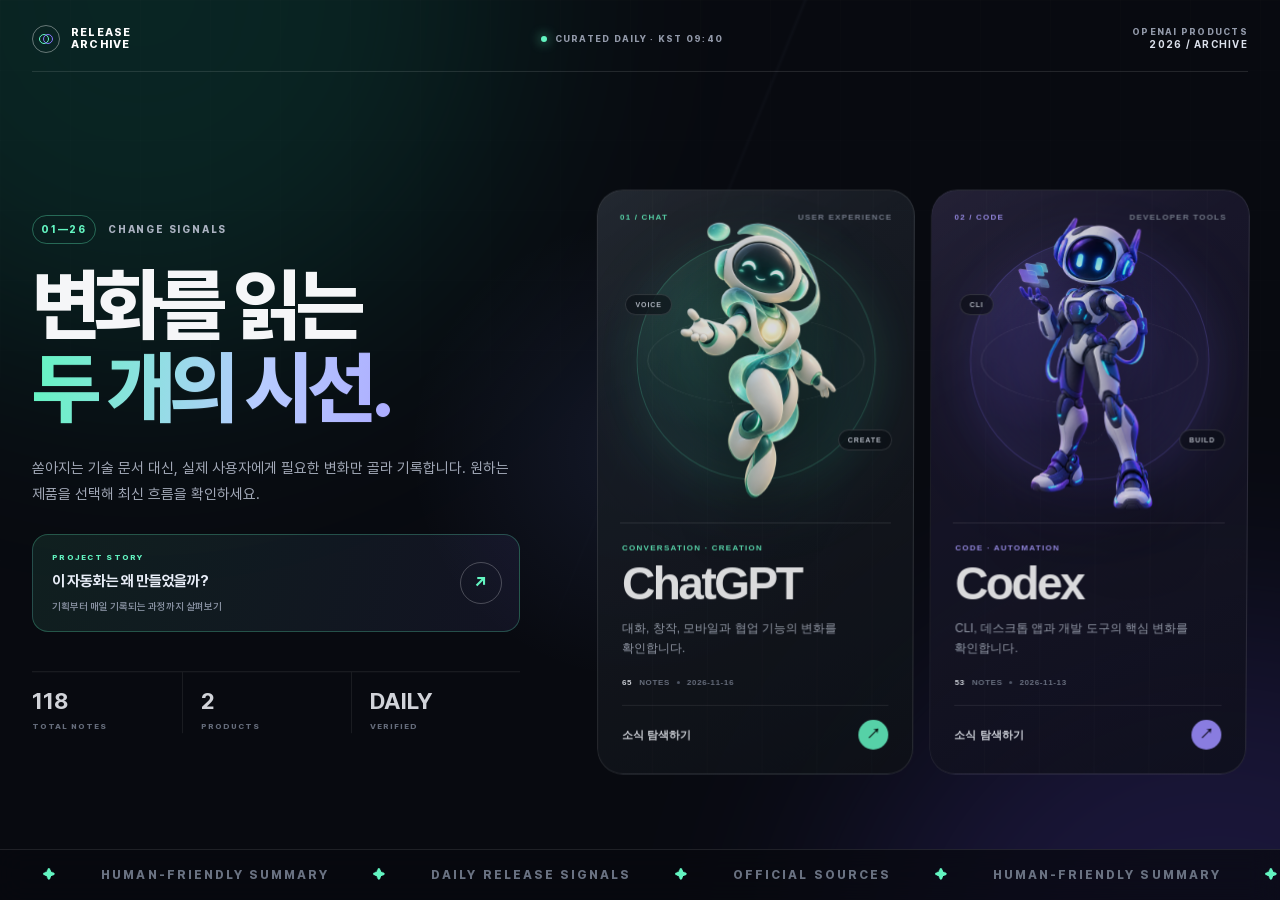
==== commit 9eddbaee: "Add ChatGPT Wallet and clinical updates" ====
--- a/index.html
+++ b/index.html
@@ -138,6 +138,22 @@
       </div>
 
       <section class="update-list" aria-label="날짜별 업데이트">
+        <article class="update" data-product="chatgpt">
+          <header class="update-header"><time datetime="2026-11-16">2026-11-16</time><div class="badges"><span class="priority feature">의료 기능</span><span class="tag chatgpt">ChatGPT</span></div></header>
+          <div class="update-body"><h2>ChatGPT for Clinicians의 임상 검색과 의료 플러그인 개선</h2><dl class="details">
+            <div><dt>발표일</dt><dd>2026-11-16</dd></div><div><dt>주요 변경</dt><dd>의료인을 위한 ChatGPT에서 의학 근거를 찾고 평가해 출처를 제시하는 임상 검색이 개선됐습니다. 지원되는 의료 도구를 연결하는 플러그인도 제공됩니다. 미국의 자격을 확인받은 의료인이 이용할 수 있으며 플러그인별 제공 조건은 다릅니다.</dd></div>
+            <div><dt>사용자 영향</dt><dd>의료인은 논문·진료 지침 등 근거를 더 쉽게 검토하고 지원되는 도구를 연결할 수 있습니다. 답변의 출처는 직접 확인해야 하며 진료 판단은 의료인에게 있습니다.</dd></div>
+          </dl><p class="sources"><span>공식 출처</span><a href="https://help.openai.com/en/articles/6825453-chatgpt-release-notes" target="_blank" rel="noopener noreferrer">ChatGPT 릴리스 노트</a><a href="https://help.openai.com/en/articles/20001202-chatgpt-for-clinicians" target="_blank" rel="noopener noreferrer">ChatGPT for Clinicians 안내</a></p><section class="user-summary" aria-label="사용자를 위한 변경 요약"><strong>한눈에 보기</strong><p>미국의 인증된 의료인을 위한 임상 근거 검색과 의료 플러그인이 개선됐습니다.</p></section></div>
+        </article>
+
+        <article class="update" data-product="chatgpt">
+          <header class="update-header"><time datetime="2026-11-13">2026-11-13</time><div class="badges"><span class="priority feature">결제 기능</span><span class="tag chatgpt">ChatGPT</span></div></header>
+          <div class="update-body"><h2>dot의 구매를 승인하는 ChatGPT Wallet 순차 도입</h2><dl class="details">
+            <div><dt>발표일</dt><dd>2026-11-13</dd></div><div><dt>주요 변경</dt><dd>dot이 상품이나 숙소를 찾은 뒤 결제할 때 사용할 수 있는 ChatGPT Wallet이 발표됐습니다. 사용자는 업체·상품·총액·카드를 확인하고 생체 인증으로 각 구매를 승인합니다. 결제에는 실제 카드 번호 대신 대체 결제 정보가 사용됩니다.</dd></div>
+            <div><dt>사용자 영향</dt><dd>미국 거주 18세 이상 Pro 사용자 중 미국 발급 적격 신용카드와 청구 주소가 있는 계정에 순차 제공됩니다. Chat·Work·일반 Codex 대화에서는 사용할 수 없으며, 승인 뒤에도 업체의 주문 확정을 확인해야 합니다.</dd></div>
+          </dl><p class="sources"><span>공식 출처</span><a href="https://help.openai.com/en/articles/6825453-chatgpt-release-notes" target="_blank" rel="noopener noreferrer">ChatGPT 릴리스 노트</a><a href="https://help.openai.com/en/articles/20001654-making-purchases-with-chatgpt-wallet" target="_blank" rel="noopener noreferrer">Wallet 이용 안내</a></p><section class="user-summary" aria-label="사용자를 위한 변경 요약"><strong>한눈에 보기</strong><p>미국의 적격 Pro 사용자는 dot의 구매 요청을 확인하고 생체 인증으로 결제를 승인할 수 있습니다.</p></section></div>
+        </article>
+
         <article class="update" data-product="codex">
           <header class="update-header"><time datetime="2026-11-13">2026-11-13</time><div class="badges"><span class="priority feature">CLI 업데이트</span><span class="tag codex">Codex</span></div></header>
           <div class="update-body"><h2>Codex CLI 0.169.0: 여러 보조 대화와 지난 작업 검색</h2><dl class="details">
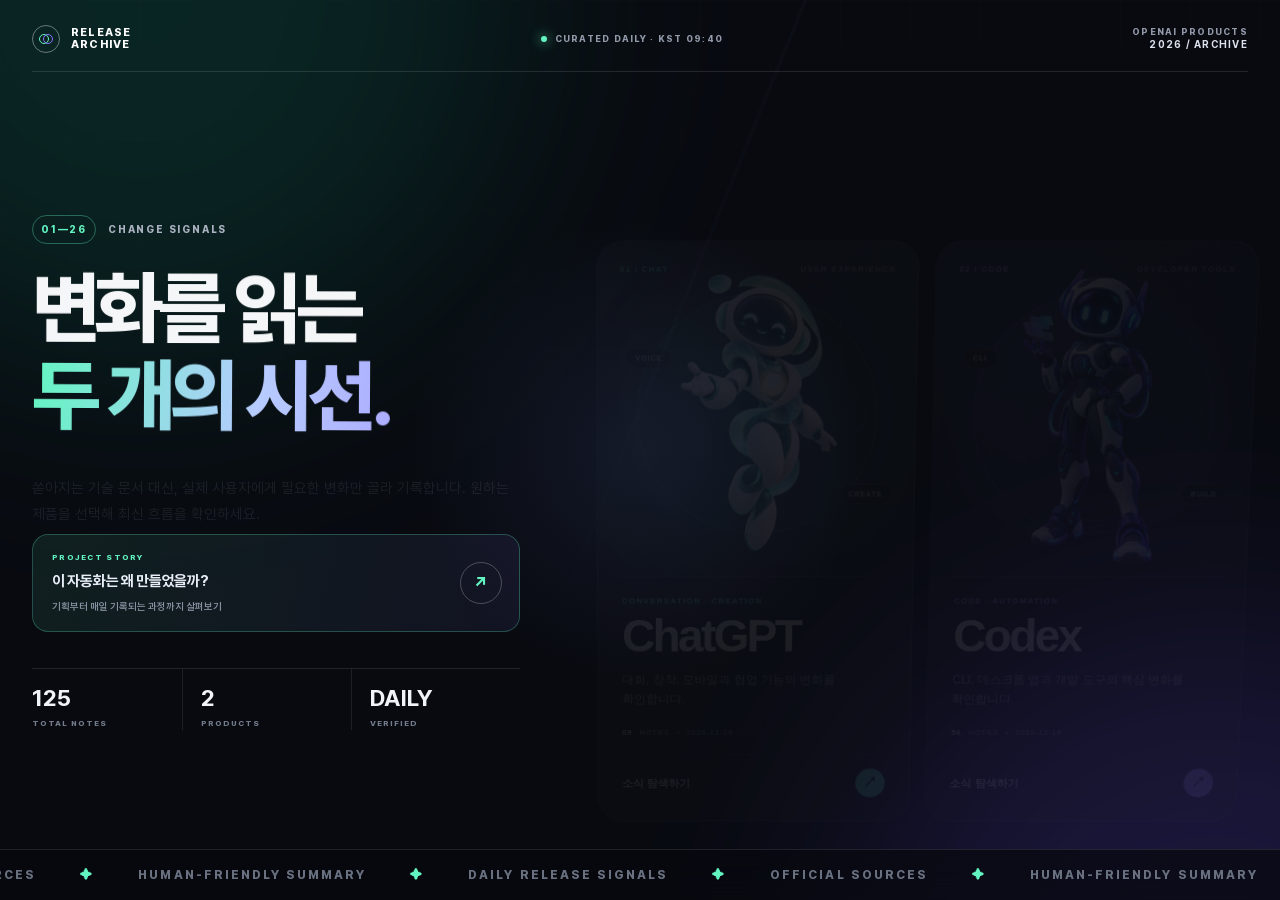
==== commit a576097a: "Add November 17-19 ChatGPT and Codex updates" ====
--- a/index.html
+++ b/index.html
@@ -138,6 +138,64 @@
       </div>
 
       <section class="update-list" aria-label="날짜별 업데이트">
+        <article class="update" data-product="chatgpt">
+          <header class="update-header"><time datetime="2026-11-19">2026-11-19</time><div class="badges"><span class="priority feature">모바일 화면</span><span class="tag chatgpt">ChatGPT</span></div></header>
+          <div class="update-body"><h2>ChatGPT 모바일 앱의 새 탭 구성 순차 도입</h2><dl class="details">
+            <div><dt>발표일</dt><dd>2026-11-19</dd></div><div><dt>주요 변경</dt><dd>dot 전용 탭이 생기고 Codex·Projects·Images 등 자주 쓰는 기능을 탭 막대에 고정할 수 있는 모바일 화면이 도입됩니다. 설정에 ‘New ChatGPT design’ 항목이 보이면 새 화면을 켜거나 끌 수 있습니다.</dd></div>
+            <div><dt>사용자 영향</dt><dd>처음에는 dot 제공 지역의 18세 이상 Pro 사용자와 일부 Plus 사용자에게 순차 적용됩니다. 한국·영국·스위스·유럽경제지역은 이번 제공 대상에서 제외됩니다.</dd></div>
+          </dl><p class="sources"><span>공식 출처</span><a href="https://help.openai.com/en/articles/6825453-chatgpt-release-notes" target="_blank" rel="noopener noreferrer">ChatGPT 릴리스 노트</a></p><section class="user-summary" aria-label="사용자를 위한 변경 요약"><strong>한눈에 보기</strong><p>새 모바일 화면에서는 dot 탭과 즐겨찾기 탭을 쓸 수 있지만 한국에는 아직 제공되지 않습니다.</p></section></div>
+        </article>
+
+        <article class="update" data-product="chatgpt">
+          <header class="update-header"><time datetime="2026-11-19">2026-11-19</time><div class="badges"><span class="priority feature">건강 기능</span><span class="tag chatgpt">ChatGPT</span></div></header>
+          <div class="update-body"><h2>ChatGPT Health가 Android·데스크톱·dot·사이트로 확대</h2><dl class="details">
+            <div><dt>발표일</dt><dd>2026-11-19</dd></div><div><dt>주요 변경</dt><dd>Health가 Android와 데스크톱 앱, dot, 사이트로 순차 확대됩니다. Android의 Health Connect에서 허용한 수면·활동 자료를 연결할 수 있고, dot은 연결된 건강 정보를 바탕으로 관련 제안을 할 수 있습니다.</dd></div>
+            <div><dt>사용자 영향</dt><dd>미국의 Free·Go·Plus·Pro 사용자가 대상이며 dot 기능은 현재 Pro에 제공됩니다. Health가 아직 보이지 않으면 앱 업데이트 뒤 사이드바 또는 탐색 메뉴에서 확인할 수 있습니다. 연결할 정보와 권한은 사용자가 선택합니다.</dd></div>
+          </dl><p class="sources"><span>공식 출처</span><a href="https://help.openai.com/en/articles/6825453-chatgpt-release-notes" target="_blank" rel="noopener noreferrer">ChatGPT 릴리스 노트</a><a href="https://help.openai.com/en/articles/20001036-health-in-chatgpt" target="_blank" rel="noopener noreferrer">Health 이용 안내</a></p><section class="user-summary" aria-label="사용자를 위한 변경 요약"><strong>한눈에 보기</strong><p>미국에서 ChatGPT Health가 더 많은 기기로 확대되고 Android 건강 데이터를 연결할 수 있습니다.</p></section></div>
+        </article>
+
+        <article class="update" data-product="chatgpt">
+          <header class="update-header"><time datetime="2026-11-18">2026-11-18</time><div class="badges"><span class="priority feature">음성 입력</span><span class="tag chatgpt">ChatGPT</span></div></header>
+          <div class="update-body"><h2>ChatGPT Live Dictation: 말하는 동안 텍스트 표시</h2><dl class="details">
+            <div><dt>발표일</dt><dd>2026-11-18</dd></div><div><dt>주요 변경</dt><dd>음성 받아쓰기를 마칠 때까지 기다리지 않아도 말하는 동안 텍스트가 나타납니다. 파형을 눌러 진행 중인 텍스트를 보이거나 숨길 수 있고, 기존 10분 녹음 제한도 없어졌습니다.</dd></div>
+            <div><dt>사용자 영향</dt><dd>iOS·Android·웹·데스크톱의 모든 ChatGPT 요금제에 전 세계적으로 순차 제공됩니다. 긴 음성 메시지를 입력하고 변환 내용을 확인하기 쉬워집니다.</dd></div>
+          </dl><p class="sources"><span>공식 출처</span><a href="https://help.openai.com/en/articles/6825453-chatgpt-release-notes" target="_blank" rel="noopener noreferrer">ChatGPT 릴리스 노트</a><a href="https://help.openai.com/en/articles/12168547-voice-dictation-faq" target="_blank" rel="noopener noreferrer">음성 받아쓰기 안내</a></p><section class="user-summary" aria-label="사용자를 위한 변경 요약"><strong>한눈에 보기</strong><p>말하는 동안 받아쓰기 결과를 확인할 수 있고 10분 녹음 제한이 사라졌습니다.</p></section></div>
+        </article>
+
+        <article class="update" data-product="chatgpt">
+          <header class="update-header"><time datetime="2026-11-18">2026-11-18</time><div class="badges"><span class="priority feature">업무 플러그인</span><span class="tag chatgpt">ChatGPT</span></div></header>
+          <div class="update-body"><h2>ChatGPT에 회계 업무용 Accounting 플러그인 추가</h2><dl class="details">
+            <div><dt>발표일</dt><dd>2026-11-18</dd></div><div><dt>주요 변경</dt><dd>Accounting 플러그인은 기록과 양식을 바탕으로 거래 대조, 송장 항목 초안, 월말 보고서 작성을 돕습니다. macOS·Windows용 ChatGPT 데스크톱 앱에서 컴퓨터 사용을 설정한 뒤 플러그인 목록에서 설치할 수 있습니다.</dd></div>
+            <div><dt>사용자 영향</dt><dd>요금제와 작업 공간에서 플러그인이 제공되는 경우 회계 반복 작업을 도울 수 있습니다. Enterprise 작업 공간은 설치 전에 관리자의 승인이 필요합니다.</dd></div>
+          </dl><p class="sources"><span>공식 출처</span><a href="https://help.openai.com/en/articles/6825453-chatgpt-release-notes" target="_blank" rel="noopener noreferrer">ChatGPT 릴리스 노트</a></p><section class="user-summary" aria-label="사용자를 위한 변경 요약"><strong>한눈에 보기</strong><p>데스크톱에서 Accounting 플러그인으로 거래 대조와 회계 문서 초안을 도울 수 있습니다.</p></section></div>
+        </article>
+
+        <article class="update" data-product="codex">
+          <header class="update-header"><time datetime="2026-11-18">2026-11-18</time><div class="badges"><span class="priority feature">모바일 업데이트</span><span class="tag codex">Codex</span></div></header>
+          <div class="update-body"><h2>iOS 앱에서 Codex 보조 대화 저장과 작업 위치 선택</h2><dl class="details">
+            <div><dt>발표일</dt><dd>2026-11-18</dd></div><div><dt>버전</dt><dd>ChatGPT for iOS 1.2026.314</dd></div>
+            <div><dt>주요 변경</dt><dd>호환되는 연결 컴퓨터에 보조 대화가 저장돼 원래 작업에서 다시 열 수 있습니다. 새 프로젝트 선택 화면에서는 Cloud 또는 연결된 컴퓨터와 프로젝트를 고를 수 있습니다. 코드 블록과 변경 내용의 줄바꿈도 각각 켜고 끌 수 있습니다.</dd></div>
+            <div><dt>사용자 영향</dt><dd>iPhone·iPad에서 작업 위치를 정하고 보조 대화를 이어 가기 쉬워집니다. 작업 알림에서 연 대화의 입력창 멈춤과 대화 기록 화면 이동 문제도 수정됐습니다.</dd></div>
+          </dl><p class="sources"><span>공식 출처</span><a href="https://learn.chatgpt.com/docs/changelog" target="_blank" rel="noopener noreferrer">ChatGPT·Codex changelog</a></p><section class="user-summary" aria-label="사용자를 위한 변경 요약"><strong>한눈에 보기</strong><p>iOS에서 보조 대화를 다시 열고 Codex 작업을 시작할 컴퓨터나 Cloud를 고를 수 있습니다.</p></section></div>
+        </article>
+
+        <article class="update" data-product="codex">
+          <header class="update-header"><time datetime="2026-11-18">2026-11-18</time><div class="badges"><span class="priority feature">CLI 업데이트</span><span class="tag codex">Codex</span></div></header>
+          <div class="update-body"><h2>Codex CLI 0.170.0: 음성 연결과 Cloud 재연결 개선</h2><dl class="details">
+            <div><dt>발표일</dt><dd>2026-11-18</dd></div><div><dt>버전</dt><dd><code>npm install -g @openai/codex@0.170.0</code></dd></div>
+            <div><dt>주요 변경</dt><dd>터미널의 실시간 음성 통화 연결에 WebRTC 협상이 추가됐습니다. 실험 기능으로 환경별 이름이 같은 MCP 서버를 구분해 사용할 수 있습니다. Cloud 대화의 자동 재연결과 MCP 로그인 취소·재시도 처리도 개선됐습니다.</dd></div>
+            <div><dt>사용자 영향</dt><dd>지원되는 음성·Cloud·MCP 환경에서 연결이 더 안정적으로 이어집니다. Windows의 파일 교체와 샌드박스 권한 유지 관련 오류도 수정됐습니다.</dd></div>
+          </dl><p class="sources"><span>공식 출처</span><a href="https://learn.chatgpt.com/docs/changelog" target="_blank" rel="noopener noreferrer">Codex changelog</a><a href="https://github.com/openai/codex/releases/tag/rust-v0.170.0" target="_blank" rel="noopener noreferrer">GitHub Release 0.170.0</a></p><section class="user-summary" aria-label="사용자를 위한 변경 요약"><strong>한눈에 보기</strong><p>CLI의 실시간 음성 연결이 확장되고 Cloud·MCP 연결 안정성이 개선됐습니다.</p></section></div>
+        </article>
+
+        <article class="update" data-product="codex">
+          <header class="update-header"><time datetime="2026-11-17">2026-11-17</time><div class="badges"><span class="priority important">새 모델</span><span class="tag codex">Codex</span></div></header>
+          <div class="update-body"><h2>GPT-6.2 Astra·Sol, ChatGPT Work와 Codex에 출시</h2><dl class="details">
+            <div><dt>발표일</dt><dd>2026-11-17</dd></div><div><dt>주요 변경</dt><dd>복잡한 연구·개발 작업용 Astra와 일상적인 코딩·글쓰기용 Sol이 Work와 Codex에 미리보기로 추가됐습니다. Plus·Pro·Business·Enterprise·Edu에서 사용할 수 있으며 Enterprise·Edu는 관리자의 활성화가 필요합니다. 일반 Chat의 모델 선택은 그대로입니다.</dd></div>
+            <div><dt>사용자 영향</dt><dd>Work나 Codex의 모델 선택기에서 작업에 맞는 모델을 고를 수 있습니다. 두 제품의 이용량은 공유됩니다. 크레딧 기준 입력·출력 100만 토큰당 Astra는 200·1,000, Sol은 50·250 크레딧이며 실제 사용 한도는 요금제에서 확인해야 합니다.</dd></div>
+          </dl><p class="sources"><span>공식 출처</span><a href="https://help.openai.com/en/articles/6825453-chatgpt-release-notes" target="_blank" rel="noopener noreferrer">ChatGPT 릴리스 노트</a><a href="https://learn.chatgpt.com/docs/whats-new/gpt-62-astra-sol" target="_blank" rel="noopener noreferrer">GPT-6.2 발표</a><a href="https://learn.chatgpt.com/docs/pricing" target="_blank" rel="noopener noreferrer">요금·사용량 안내</a></p><section class="user-summary" aria-label="사용자를 위한 변경 요약"><strong>한눈에 보기</strong><p>Work·Codex에 복잡한 작업용 Astra와 일상 작업용 Sol이 추가됐습니다.</p></section></div>
+        </article>
+
         <article class="update" data-product="chatgpt">
           <header class="update-header"><time datetime="2026-11-16">2026-11-16</time><div class="badges"><span class="priority feature">의료 기능</span><span class="tag chatgpt">ChatGPT</span></div></header>
           <div class="update-body"><h2>ChatGPT for Clinicians의 임상 검색과 의료 플러그인 개선</h2><dl class="details">
